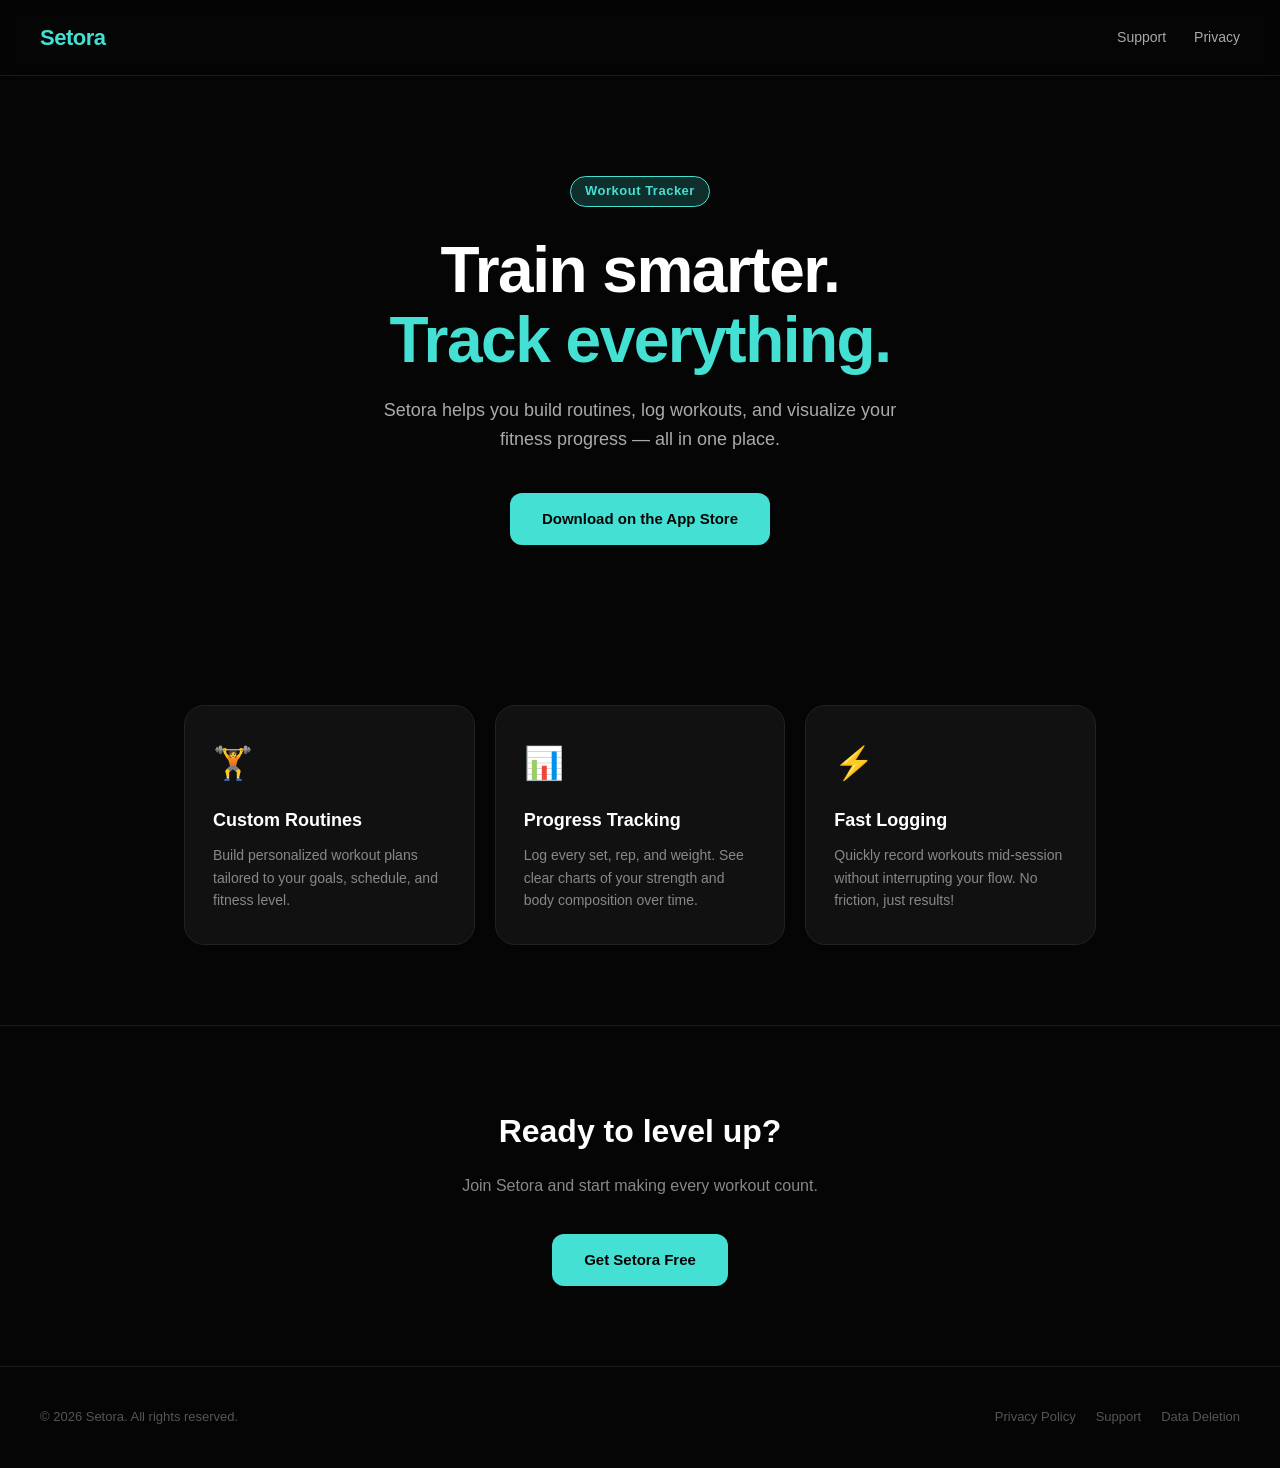
==== index.html @ 49a9c8e2 "Test" ====
<!DOCTYPE html>
<html lang="en">
<head>
  <meta charset="UTF-8" />
  <meta name="viewport" content="width=device-width, initial-scale=1.0" />
  <title>Setora – Workout Tracker</title>
  <style>
    *, *::before, *::after { box-sizing: border-box; }

    body {
      margin: 0;
      font-family: Arial, sans-serif;
      background: #050505;
      color: #ffffff;
      line-height: 1.6;
    }

    a {
      color: #43E0D3;
      text-decoration: none;
    }
    a:hover { text-decoration: underline; }

    /* ── Nav ── */
    nav {
      display: flex;
      align-items: center;
      justify-content: space-between;
      padding: 20px 40px;
      border-bottom: 1px solid #1a1a1a;
      position: sticky;
      top: 0;
      background: #050505cc;
      backdrop-filter: blur(8px);
      z-index: 10;
    }

    .nav-logo {
      font-size: 22px;
      font-weight: 700;
      color: #43E0D3;
      letter-spacing: -0.5px;
    }

    .nav-links {
      display: flex;
      gap: 28px;
      font-size: 14px;
      color: #aaa;
    }

    .nav-links a { color: #aaa; }
    .nav-links a:hover { color: #fff; text-decoration: none; }

    /* ── Hero ── */
    .hero {
      text-align: center;
      padding: 100px 24px 80px;
      max-width: 760px;
      margin: 0 auto;
    }

    .hero-badge {
      display: inline-block;
      background: #0f2e2c;
      border: 1px solid #43E0D3;
      color: #43E0D3;
      font-size: 13px;
      font-weight: 600;
      padding: 4px 14px;
      border-radius: 999px;
      margin-bottom: 28px;
      letter-spacing: 0.5px;
    }

    .hero h1 {
      font-size: clamp(36px, 7vw, 64px);
      font-weight: 700;
      margin: 0 0 20px;
      line-height: 1.1;
      letter-spacing: -1.5px;
    }

    .hero h1 span { color: #43E0D3; }

    .hero p {
      font-size: 18px;
      color: #aaa;
      max-width: 520px;
      margin: 0 auto 40px;
    }

    .btn-primary {
      display: inline-block;
      background: #43E0D3;
      color: #050505;
      font-size: 15px;
      font-weight: 700;
      padding: 14px 32px;
      border-radius: 12px;
      transition: opacity 0.15s;
    }
    .btn-primary:hover { opacity: 0.85; text-decoration: none; }

    /* ── Features ── */
    .features {
      max-width: 960px;
      margin: 0 auto;
      padding: 80px 24px;
      display: grid;
      grid-template-columns: repeat(auto-fit, minmax(260px, 1fr));
      gap: 20px;
    }

    .feature-card {
      background: #111;
      border: 1px solid #222;
      border-radius: 20px;
      padding: 32px 28px;
    }

    .feature-icon {
      font-size: 32px;
      margin-bottom: 16px;
    }

    .feature-card h3 {
      font-size: 18px;
      font-weight: 700;
      margin: 0 0 10px;
    }

    .feature-card p {
      font-size: 14px;
      color: #888;
      margin: 0;
    }

    /* ── CTA strip ── */
    .cta {
      text-align: center;
      padding: 80px 24px;
      border-top: 1px solid #1a1a1a;
    }

    .cta h2 {
      font-size: 32px;
      font-weight: 700;
      margin: 0 0 16px;
    }

    .cta p {
      color: #888;
      margin: 0 0 36px;
    }

    /* ── Footer ── */
    footer {
      padding: 40px 40px;
      border-top: 1px solid #1a1a1a;
      display: flex;
      align-items: center;
      justify-content: space-between;
      flex-wrap: wrap;
      gap: 16px;
      font-size: 13px;
      color: #555;
    }

    .footer-links {
      display: flex;
      gap: 20px;
    }
    .footer-links a { color: #555; }
    .footer-links a:hover { color: #fff; text-decoration: none; }
  </style>
</head>
<body>

  <nav>
    <div class="nav-logo">Setora</div>
    <div class="nav-links">
      <a href="support.html">Support</a>
      <a href="privacy.html">Privacy</a>
    </div>
  </nav>

  <section class="hero">
    <div class="hero-badge">Workout Tracker</div>
    <h1>Train smarter.<br /><span>Track everything.</span></h1>
    <p>Setora helps you build routines, log workouts, and visualize your fitness progress — all in one place.</p>
    <a href="#" class="btn-primary">Download on the App Store</a>
  </section>

  <section class="features">
    <div class="feature-card">
      <div class="feature-icon">🏋️</div>
      <h3>Custom Routines</h3>
      <p>Build personalized workout plans tailored to your goals, schedule, and fitness level.</p>
    </div>
    <div class="feature-card">
      <div class="feature-icon">📊</div>
      <h3>Progress Tracking</h3>
      <p>Log every set, rep, and weight. See clear charts of your strength and body composition over time.</p>
    </div>
    <div class="feature-card">
      <div class="feature-icon">⚡</div>
      <h3>Fast Logging</h3>
      <p>Quickly record workouts mid-session without interrupting your flow. No friction, just results!</p>
    </div>
  </section>

  <section class="cta">
    <h2>Ready to level up?</h2>
    <p>Join Setora and start making every workout count.</p>
    <a href="#" class="btn-primary">Get Setora Free</a>
  </section>

  <footer>
    <span>&copy; 2026 Setora. All rights reserved.</span>
    <div class="footer-links">
      <a href="privacy.html">Privacy Policy</a>
      <a href="support.html">Support</a>
      <a href="deletion-instructions.html">Data Deletion</a>
    </div>
  </footer>

</body>
</html>
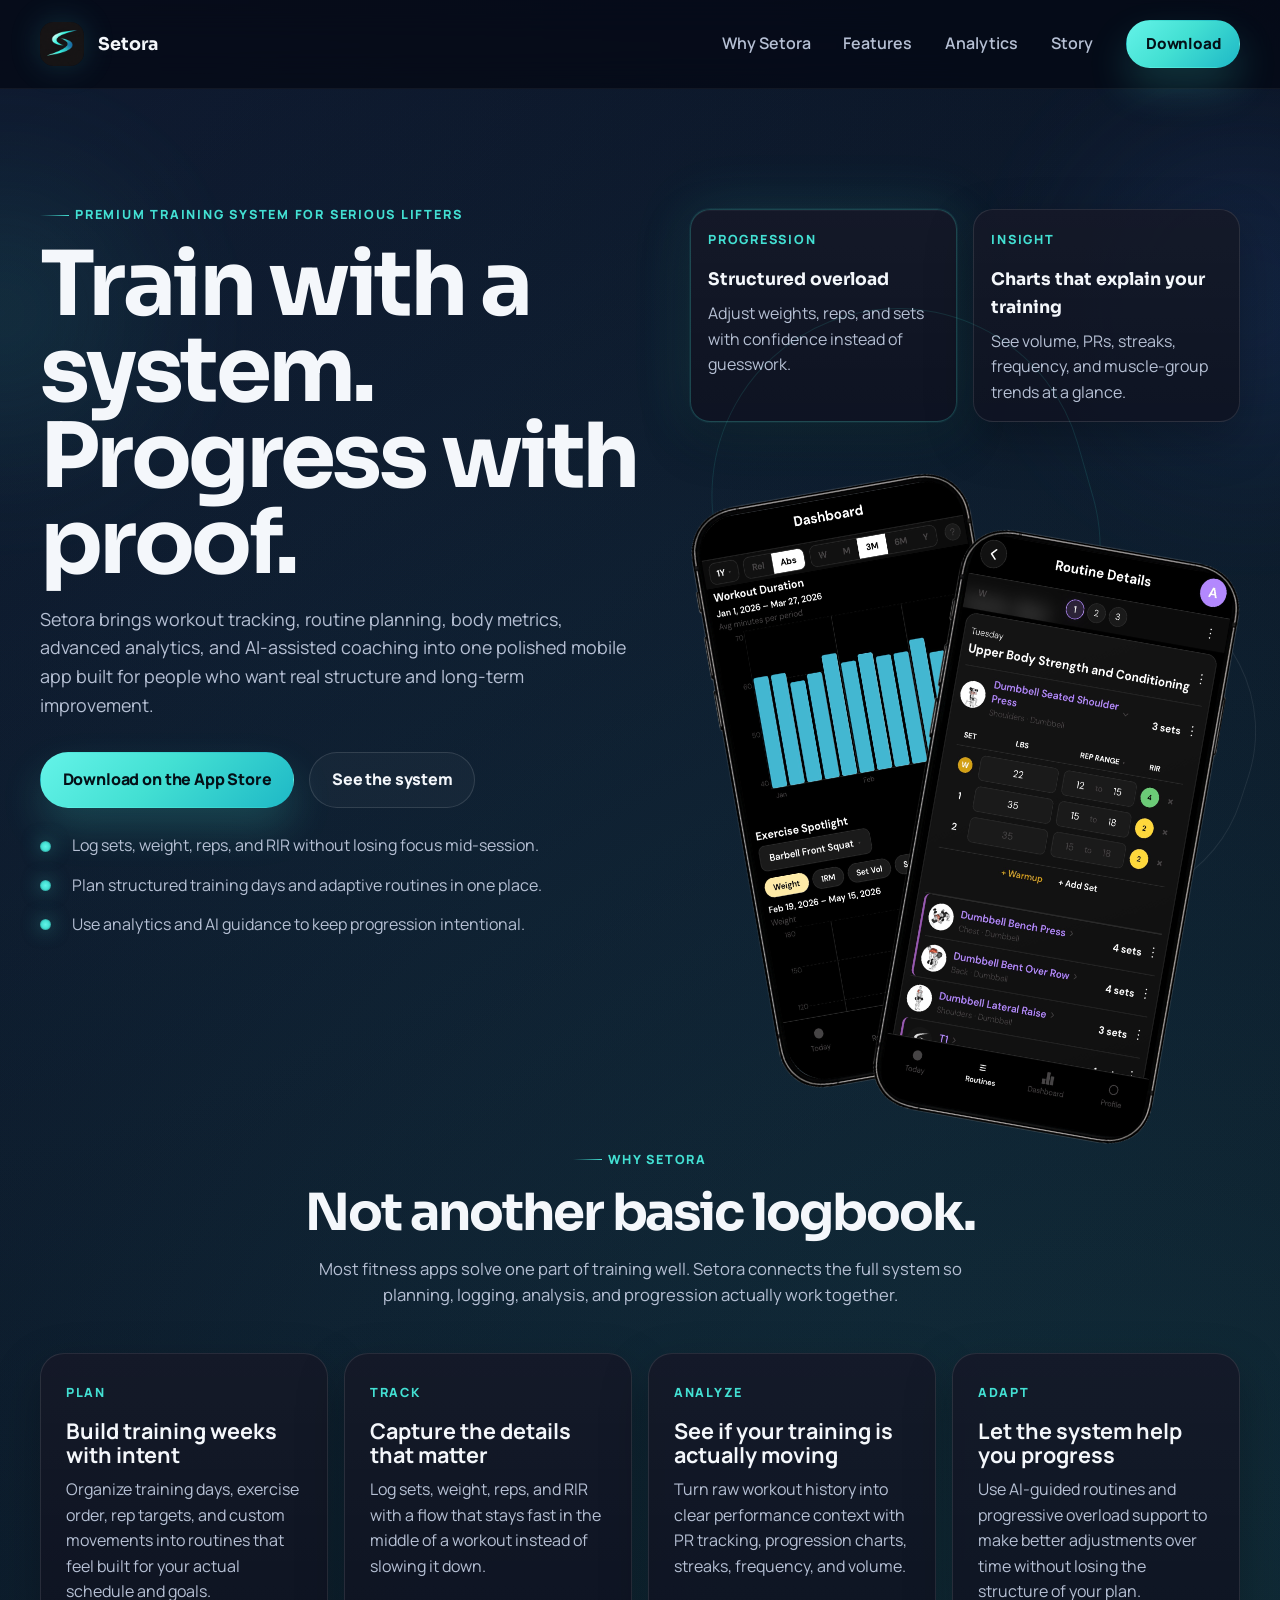
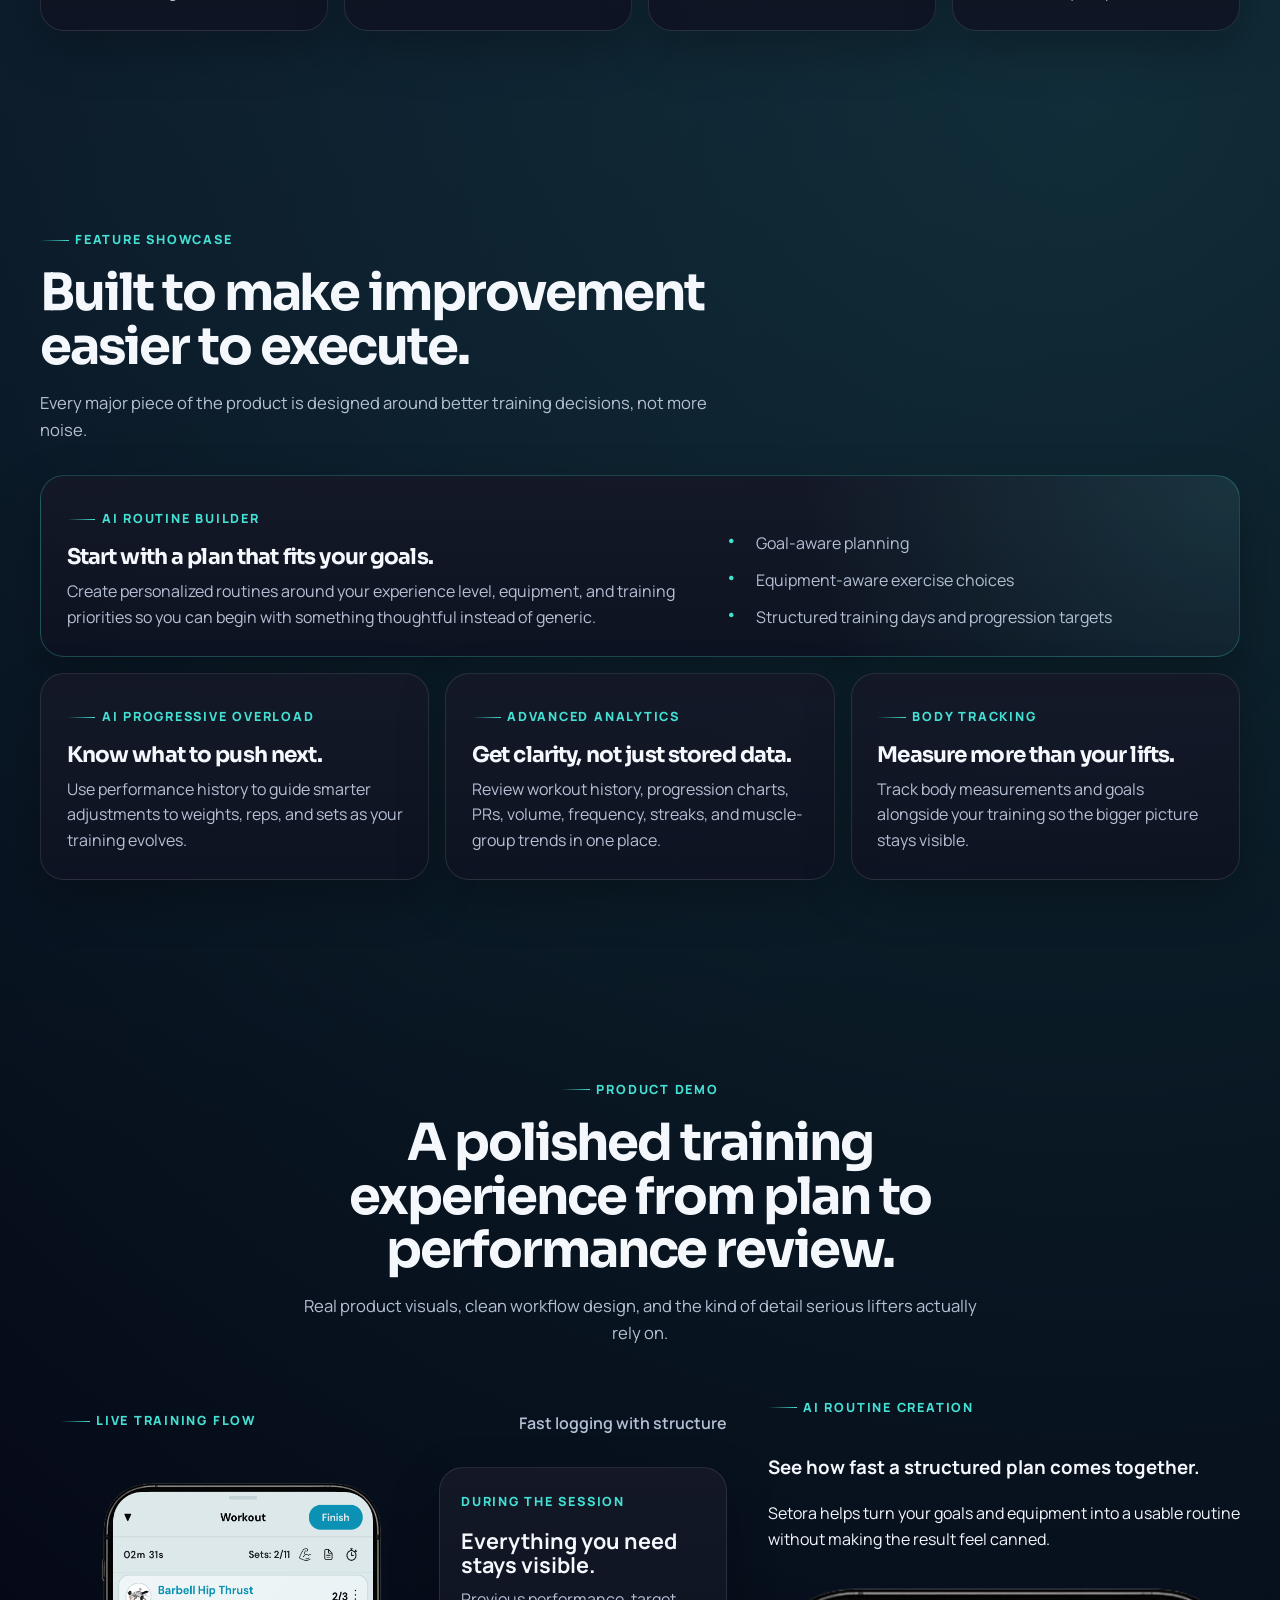
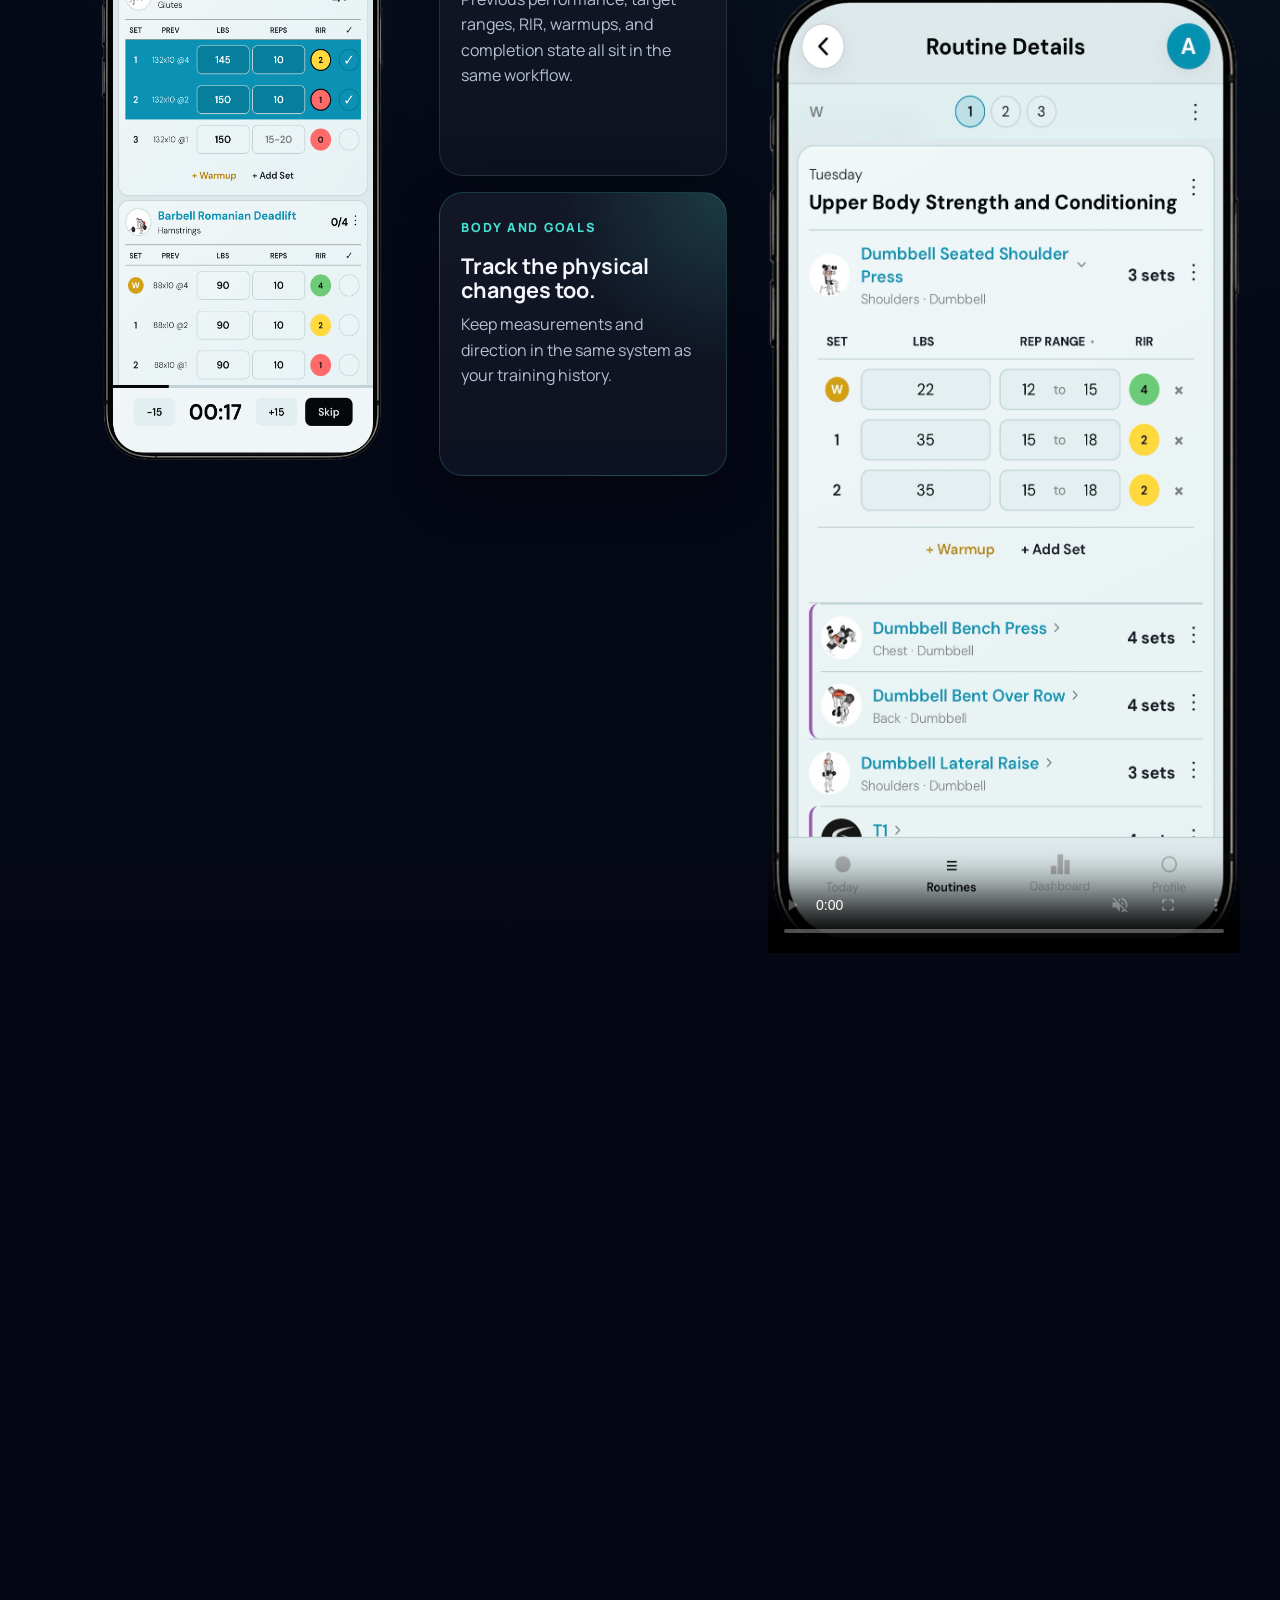
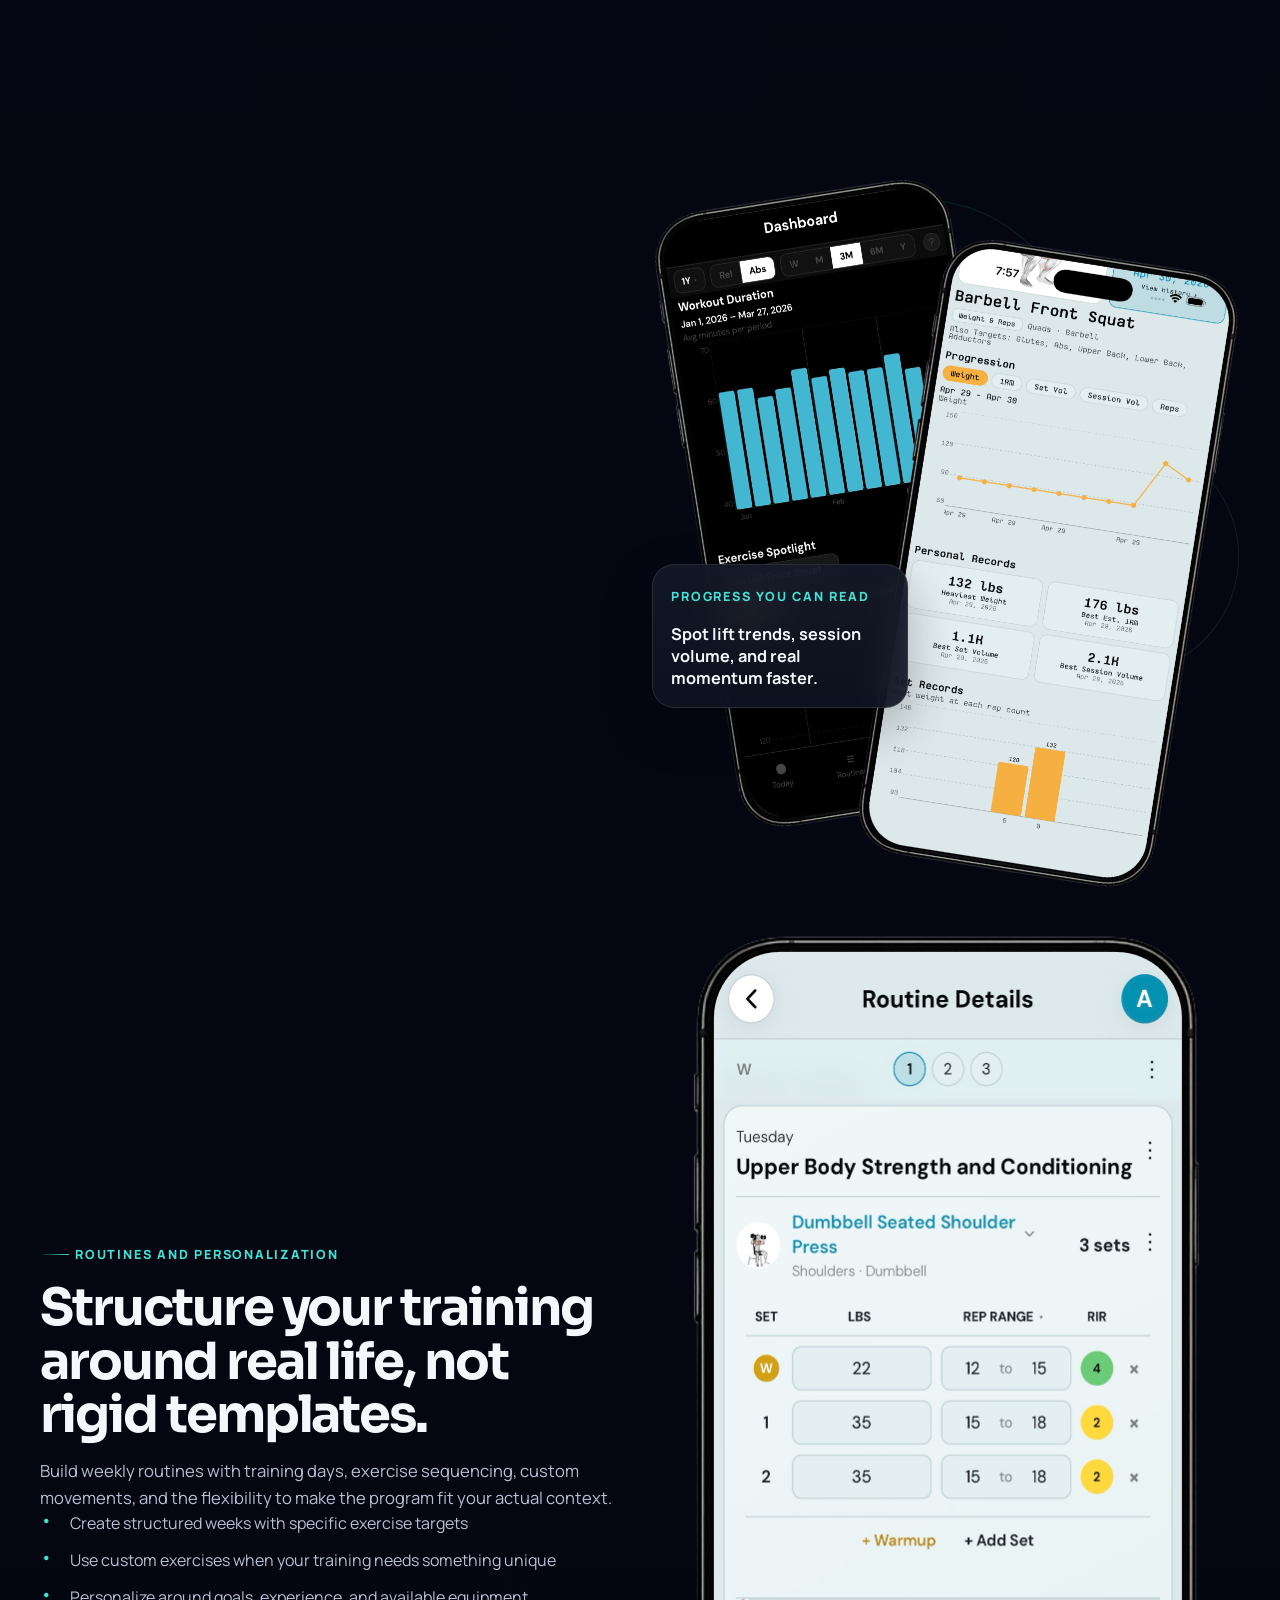
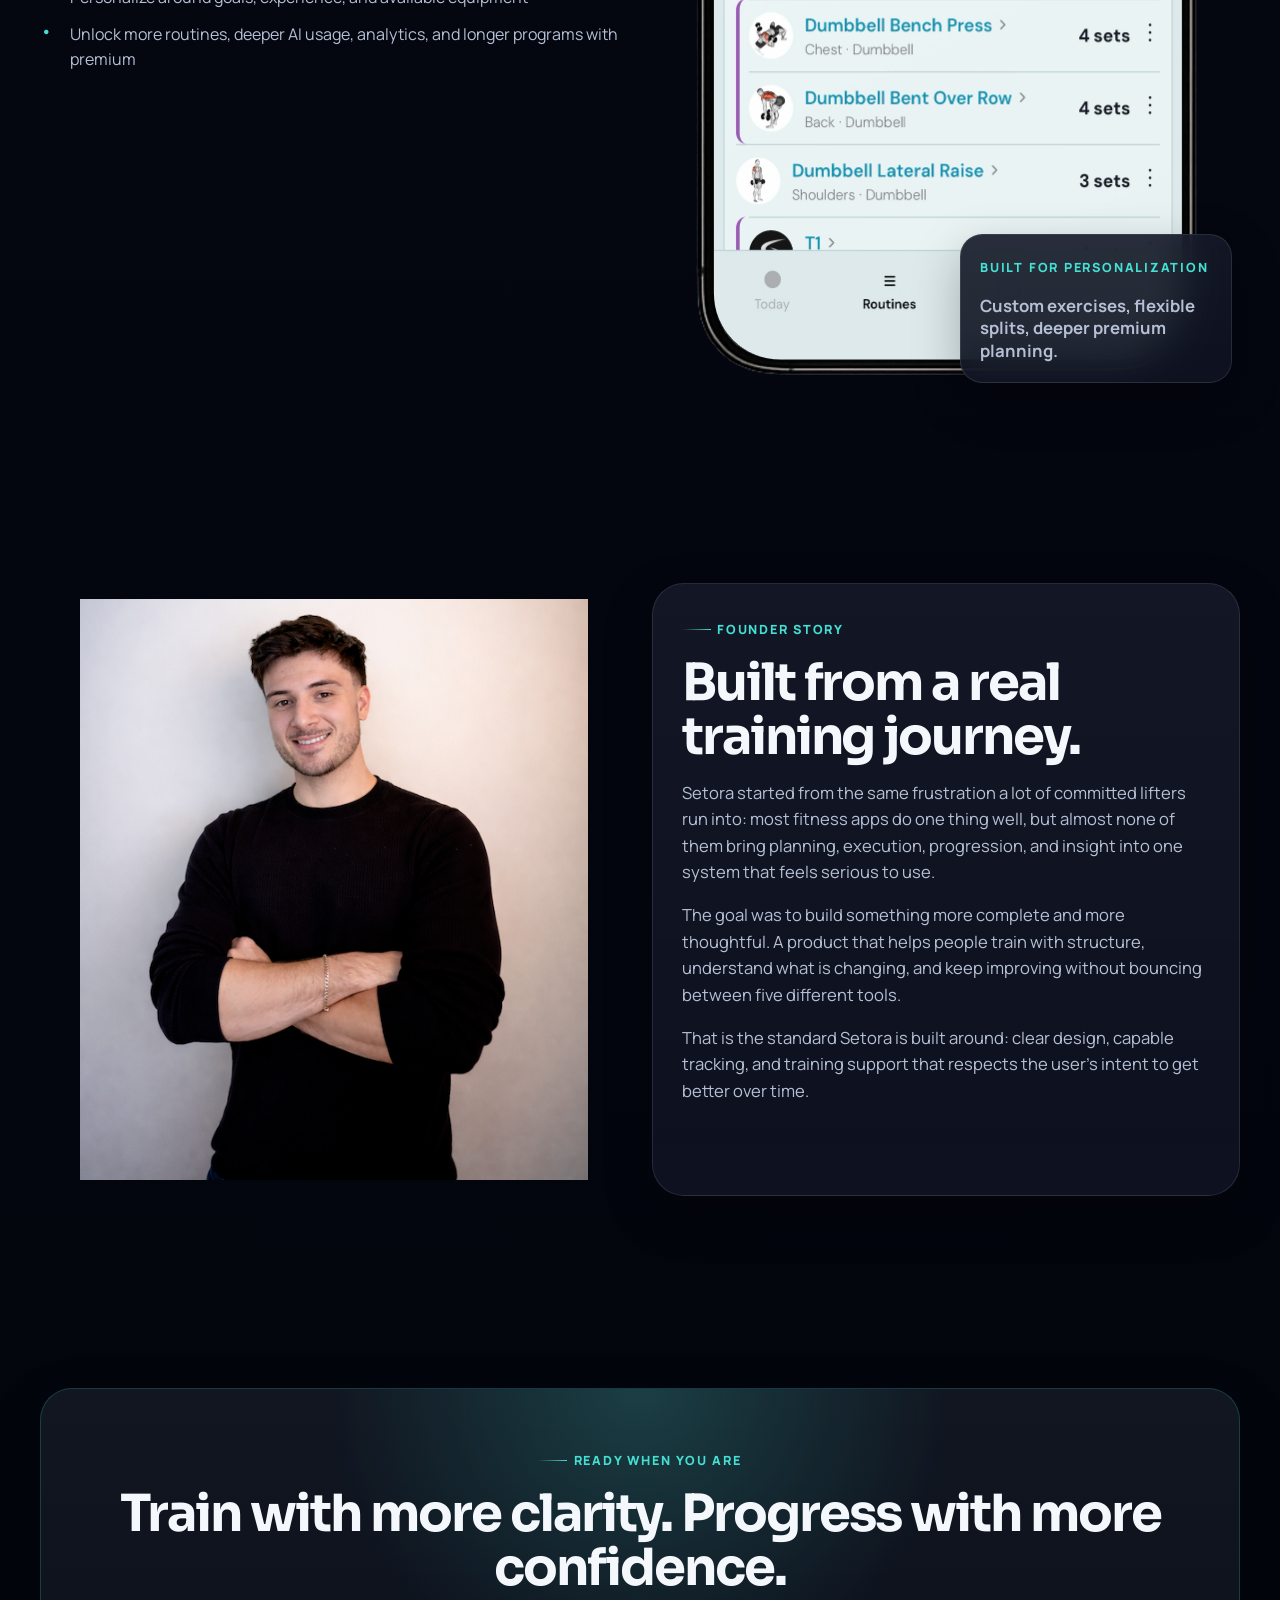
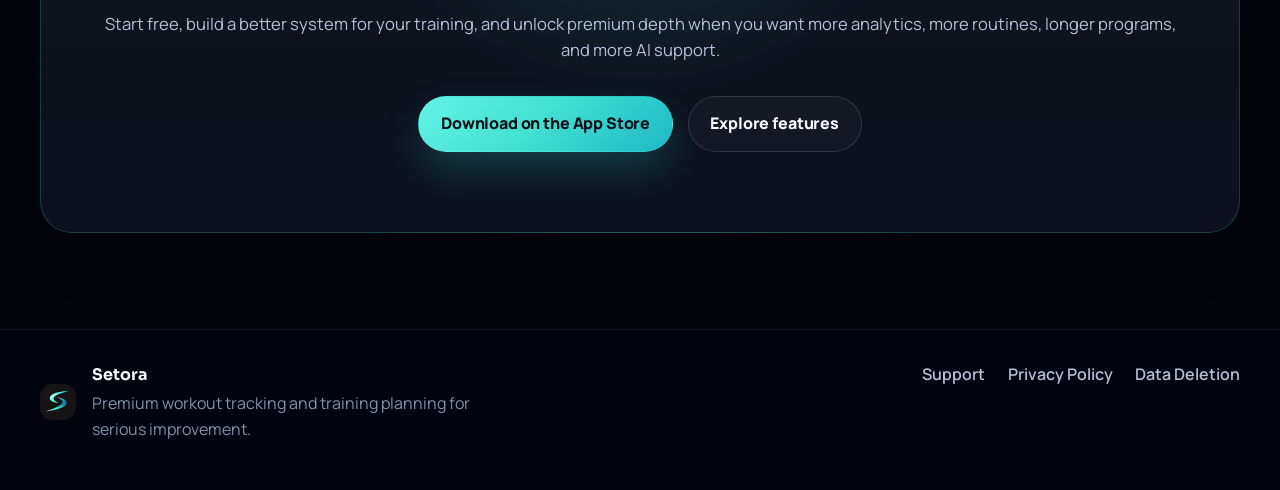
==== commit e5cb0264: "New website!" ====
--- a/index.html
+++ b/index.html
@@ -3,227 +3,526 @@
 <head>
   <meta charset="UTF-8" />
   <meta name="viewport" content="width=device-width, initial-scale=1.0" />
-  <title>Setora – Workout Tracker</title>
-  <style>
-    *, *::before, *::after { box-sizing: border-box; }
-
-    body {
-      margin: 0;
-      font-family: Arial, sans-serif;
-      background: #050505;
-      color: #ffffff;
-      line-height: 1.6;
-    }
-
-    a {
-      color: #43E0D3;
-      text-decoration: none;
-    }
-    a:hover { text-decoration: underline; }
-
-    /* ── Nav ── */
-    nav {
-      display: flex;
-      align-items: center;
-      justify-content: space-between;
-      padding: 20px 40px;
-      border-bottom: 1px solid #1a1a1a;
-      position: sticky;
-      top: 0;
-      background: #050505cc;
-      backdrop-filter: blur(8px);
-      z-index: 10;
-    }
-
-    .nav-logo {
-      font-size: 22px;
-      font-weight: 700;
-      color: #43E0D3;
-      letter-spacing: -0.5px;
-    }
-
-    .nav-links {
-      display: flex;
-      gap: 28px;
-      font-size: 14px;
-      color: #aaa;
-    }
-
-    .nav-links a { color: #aaa; }
-    .nav-links a:hover { color: #fff; text-decoration: none; }
-
-    /* ── Hero ── */
-    .hero {
-      text-align: center;
-      padding: 100px 24px 80px;
-      max-width: 760px;
-      margin: 0 auto;
-    }
-
-    .hero-badge {
-      display: inline-block;
-      background: #0f2e2c;
-      border: 1px solid #43E0D3;
-      color: #43E0D3;
-      font-size: 13px;
-      font-weight: 600;
-      padding: 4px 14px;
-      border-radius: 999px;
-      margin-bottom: 28px;
-      letter-spacing: 0.5px;
-    }
-
-    .hero h1 {
-      font-size: clamp(36px, 7vw, 64px);
-      font-weight: 700;
-      margin: 0 0 20px;
-      line-height: 1.1;
-      letter-spacing: -1.5px;
-    }
-
-    .hero h1 span { color: #43E0D3; }
-
-    .hero p {
-      font-size: 18px;
-      color: #aaa;
-      max-width: 520px;
-      margin: 0 auto 40px;
-    }
-
-    .btn-primary {
-      display: inline-block;
-      background: #43E0D3;
-      color: #050505;
-      font-size: 15px;
-      font-weight: 700;
-      padding: 14px 32px;
-      border-radius: 12px;
-      transition: opacity 0.15s;
-    }
-    .btn-primary:hover { opacity: 0.85; text-decoration: none; }
-
-    /* ── Features ── */
-    .features {
-      max-width: 960px;
-      margin: 0 auto;
-      padding: 80px 24px;
-      display: grid;
-      grid-template-columns: repeat(auto-fit, minmax(260px, 1fr));
-      gap: 20px;
-    }
-
-    .feature-card {
-      background: #111;
-      border: 1px solid #222;
-      border-radius: 20px;
-      padding: 32px 28px;
-    }
-
-    .feature-icon {
-      font-size: 32px;
-      margin-bottom: 16px;
-    }
-
-    .feature-card h3 {
-      font-size: 18px;
-      font-weight: 700;
-      margin: 0 0 10px;
-    }
-
-    .feature-card p {
-      font-size: 14px;
-      color: #888;
-      margin: 0;
-    }
-
-    /* ── CTA strip ── */
-    .cta {
-      text-align: center;
-      padding: 80px 24px;
-      border-top: 1px solid #1a1a1a;
-    }
-
-    .cta h2 {
-      font-size: 32px;
-      font-weight: 700;
-      margin: 0 0 16px;
-    }
-
-    .cta p {
-      color: #888;
-      margin: 0 0 36px;
-    }
-
-    /* ── Footer ── */
-    footer {
-      padding: 40px 40px;
-      border-top: 1px solid #1a1a1a;
-      display: flex;
-      align-items: center;
-      justify-content: space-between;
-      flex-wrap: wrap;
-      gap: 16px;
-      font-size: 13px;
-      color: #555;
-    }
-
-    .footer-links {
-      display: flex;
-      gap: 20px;
-    }
-    .footer-links a { color: #555; }
-    .footer-links a:hover { color: #fff; text-decoration: none; }
-  </style>
+  <title>Setora | Train with a system. Progress with proof.</title>
+  <meta
+    name="description"
+    content="Setora is the premium workout tracking and training-planning app for lifters who want structure, progression, analytics, and AI guidance in one polished system."
+  />
+  <meta name="theme-color" content="#050816" />
+  <link rel="preconnect" href="https://fonts.googleapis.com" />
+  <link rel="preconnect" href="https://fonts.gstatic.com" crossorigin />
+  <link
+    href="https://fonts.googleapis.com/css2?family=Manrope:wght@400;500;600;700;800&amp;family=Sora:wght@500;600;700;800&amp;display=swap"
+    rel="stylesheet"
+  />
+  <link rel="stylesheet" href="styles.css" />
 </head>
 <body>
-
-  <nav>
-    <div class="nav-logo">Setora</div>
-    <div class="nav-links">
-      <a href="support.html">Support</a>
-      <a href="privacy.html">Privacy</a>
-    </div>
-  </nav>
-
-  <section class="hero">
-    <div class="hero-badge">Workout Tracker</div>
-    <h1>Train smarter.<br /><span>Track everything.</span></h1>
-    <p>Setora helps you build routines, log workouts, and visualize your fitness progress — all in one place.</p>
-    <a href="#" class="btn-primary">Download on the App Store</a>
-  </section>
-
-  <section class="features">
-    <div class="feature-card">
-      <div class="feature-icon">🏋️</div>
-      <h3>Custom Routines</h3>
-      <p>Build personalized workout plans tailored to your goals, schedule, and fitness level.</p>
-    </div>
-    <div class="feature-card">
-      <div class="feature-icon">📊</div>
-      <h3>Progress Tracking</h3>
-      <p>Log every set, rep, and weight. See clear charts of your strength and body composition over time.</p>
-    </div>
-    <div class="feature-card">
-      <div class="feature-icon">⚡</div>
-      <h3>Fast Logging</h3>
-      <p>Quickly record workouts mid-session without interrupting your flow. No friction, just results!</p>
-    </div>
-  </section>
-
-  <section class="cta">
-    <h2>Ready to level up?</h2>
-    <p>Join Setora and start making every workout count.</p>
-    <a href="#" class="btn-primary">Get Setora Free</a>
-  </section>
-
-  <footer>
-    <span>&copy; 2026 Setora. All rights reserved.</span>
-    <div class="footer-links">
-      <a href="privacy.html">Privacy Policy</a>
-      <a href="support.html">Support</a>
-      <a href="deletion-instructions.html">Data Deletion</a>
-    </div>
-  </footer>
-
+  <div class="site-shell">
+    <header class="site-header">
+      <nav class="nav container" aria-label="Primary">
+        <a class="brand" href="#top" aria-label="Setora home">
+          <img
+            src="assets/Setora.png"
+            alt="Setora logo"
+            width="44"
+            height="44"
+          />
+          <span>Setora</span>
+        </a>
+
+        <button
+          class="nav-toggle"
+          type="button"
+          aria-expanded="false"
+          aria-controls="nav-menu"
+          aria-label="Toggle navigation"
+        >
+          <span></span>
+          <span></span>
+        </button>
+
+        <div class="nav-menu" id="nav-menu">
+          <div class="nav-links">
+            <a href="#why">Why Setora</a>
+            <a href="#features">Features</a>
+            <a href="#analytics">Analytics</a>
+            <a href="#founder">Story</a>
+          </div>
+          <a
+            class="button button-small button-primary nav-cta"
+            href="https://apps.apple.com/ca/app/setora-workout-tracker/id6762304680"
+            target="_blank"
+            rel="noreferrer"
+          >
+            Download
+          </a>
+        </div>
+      </nav>
+    </header>
+
+    <main id="top">
+      <section class="hero section">
+        <div class="hero-bg hero-bg-left"></div>
+        <div class="hero-bg hero-bg-right"></div>
+        <div class="container hero-grid">
+          <div class="hero-copy reveal">
+            <div class="eyebrow">Premium training system for serious lifters</div>
+            <h1>Train with a system. Progress with proof.</h1>
+            <p class="hero-text">
+              Setora brings workout tracking, routine planning, body metrics,
+              advanced analytics, and AI-assisted coaching into one polished
+              mobile app built for people who want real structure and long-term
+              improvement.
+            </p>
+            <div class="hero-actions">
+              <a
+                class="button button-primary"
+                href="https://apps.apple.com/ca/app/setora-workout-tracker/id6762304680"
+                target="_blank"
+                rel="noreferrer"
+              >
+                Download on the App Store
+              </a>
+              <a class="button button-secondary" href="#demo">
+                See the system
+              </a>
+            </div>
+            <ul class="hero-points" aria-label="Setora value highlights">
+              <li>Log sets, weight, reps, and RIR without losing focus mid-session.</li>
+              <li>Plan structured training days and adaptive routines in one place.</li>
+              <li>Use analytics and AI guidance to keep progression intentional.</li>
+            </ul>
+          </div>
+
+          <div class="hero-visual reveal reveal-delay">
+            <div class="hero-orbit hero-orbit-one"></div>
+            <div class="hero-orbit hero-orbit-two"></div>
+            <div class="hero-metrics">
+              <div class="metric-card metric-glow">
+                <span class="metric-label">Progression</span>
+                <strong>Structured overload</strong>
+                <p>Adjust weights, reps, and sets with confidence instead of guesswork.</p>
+              </div>
+              <div class="metric-card">
+                <span class="metric-label">Insight</span>
+                <strong>Charts that explain your training</strong>
+                <p>See volume, PRs, streaks, frequency, and muscle-group trends at a glance.</p>
+              </div>
+            </div>
+
+            <div class="device-stack" aria-hidden="true">
+              <figure class="device-frame frame-back">
+                <img
+                  src="assets/Dashboard%20Dark.png"
+                  alt=""
+                  width="1017"
+                  height="2080"
+                  fetchpriority="high"
+                />
+              </figure>
+              <figure class="device-frame frame-front">
+                <img
+                  src="assets/Routine%20Details.png"
+                  alt=""
+                  width="1017"
+                  height="2080"
+                  fetchpriority="high"
+                />
+              </figure>
+            </div>
+          </div>
+        </div>
+      </section>
+
+      <section class="section value-band" id="why">
+        <div class="container">
+          <div class="section-heading centered reveal">
+            <div class="eyebrow">Why Setora</div>
+            <h2>Not another basic logbook.</h2>
+            <p>
+              Most fitness apps solve one part of training well. Setora connects
+              the full system so planning, logging, analysis, and progression
+              actually work together.
+            </p>
+          </div>
+
+          <div class="pillar-grid">
+            <article class="pillar reveal">
+              <span class="pillar-kicker">Plan</span>
+              <h3>Build training weeks with intent</h3>
+              <p>
+                Organize training days, exercise order, rep targets, and
+                custom movements into routines that feel built for your actual
+                schedule and goals.
+              </p>
+            </article>
+            <article class="pillar reveal">
+              <span class="pillar-kicker">Track</span>
+              <h3>Capture the details that matter</h3>
+              <p>
+                Log sets, weight, reps, and RIR with a flow that stays fast in
+                the middle of a workout instead of slowing it down.
+              </p>
+            </article>
+            <article class="pillar reveal">
+              <span class="pillar-kicker">Analyze</span>
+              <h3>See if your training is actually moving</h3>
+              <p>
+                Turn raw workout history into clear performance context with PR
+                tracking, progression charts, streaks, frequency, and volume.
+              </p>
+            </article>
+            <article class="pillar reveal">
+              <span class="pillar-kicker">Adapt</span>
+              <h3>Let the system help you progress</h3>
+              <p>
+                Use AI-guided routines and progressive overload support to make
+                better adjustments over time without losing the structure of
+                your plan.
+              </p>
+            </article>
+          </div>
+        </div>
+      </section>
+
+      <section class="section feature-showcase" id="features">
+        <div class="container">
+          <div class="section-heading reveal">
+            <div class="eyebrow">Feature showcase</div>
+            <h2>Built to make improvement easier to execute.</h2>
+            <p>
+              Every major piece of the product is designed around better
+              training decisions, not more noise.
+            </p>
+          </div>
+
+          <div class="feature-grid">
+            <article class="feature-card feature-card-large reveal">
+              <div class="feature-copy">
+                <span class="feature-label">AI Routine Builder</span>
+                <h3>Start with a plan that fits your goals.</h3>
+                <p>
+                  Create personalized routines around your experience level,
+                  equipment, and training priorities so you can begin with
+                  something thoughtful instead of generic.
+                </p>
+              </div>
+              <ul class="feature-list">
+                <li>Goal-aware planning</li>
+                <li>Equipment-aware exercise choices</li>
+                <li>Structured training days and progression targets</li>
+              </ul>
+            </article>
+
+            <article class="feature-card reveal">
+              <span class="feature-label">AI Progressive Overload</span>
+              <h3>Know what to push next.</h3>
+              <p>
+                Use performance history to guide smarter adjustments to weights,
+                reps, and sets as your training evolves.
+              </p>
+            </article>
+
+            <article class="feature-card reveal">
+              <span class="feature-label">Advanced analytics</span>
+              <h3>Get clarity, not just stored data.</h3>
+              <p>
+                Review workout history, progression charts, PRs, volume,
+                frequency, streaks, and muscle-group trends in one place.
+              </p>
+            </article>
+
+            <article class="feature-card reveal">
+              <span class="feature-label">Body tracking</span>
+              <h3>Measure more than your lifts.</h3>
+              <p>
+                Track body measurements and goals alongside your training so the
+                bigger picture stays visible.
+              </p>
+            </article>
+          </div>
+        </div>
+      </section>
+
+      <section class="section demo-section" id="demo">
+        <div class="container">
+          <div class="section-heading centered reveal">
+            <div class="eyebrow">Product demo</div>
+            <h2>A polished training experience from plan to performance review.</h2>
+            <p>
+              Real product visuals, clean workflow design, and the kind of
+              detail serious lifters actually rely on.
+            </p>
+          </div>
+
+          <div class="demo-layout">
+            <div class="demo-overview reveal">
+              <div class="demo-panel">
+                <div class="demo-panel-top">
+                  <span class="panel-tag">Live training flow</span>
+                  <span class="panel-note">Fast logging with structure</span>
+                </div>
+                <div class="demo-screen-grid">
+                  <figure class="device-frame tall">
+                    <img
+                      src="assets/Workout.png"
+                      alt="Setora workout logging screen showing sets, weight, reps, and RIR"
+                      width="1017"
+                      height="2080"
+                    />
+                  </figure>
+                  <div class="demo-side-stack">
+                    <article class="ui-card">
+                      <span class="ui-label">During the session</span>
+                      <h3>Everything you need stays visible.</h3>
+                      <p>
+                        Previous performance, target ranges, RIR, warmups, and
+                        completion state all sit in the same workflow.
+                      </p>
+                    </article>
+                    <article class="ui-card ui-card-accent">
+                      <span class="ui-label">Body and goals</span>
+                      <h3>Track the physical changes too.</h3>
+                      <p>
+                        Keep measurements and direction in the same system as
+                        your training history.
+                      </p>
+                    </article>
+                  </div>
+                </div>
+              </div>
+            </div>
+
+            <div class="video-panel reveal reveal-delay">
+              <div class="video-shell">
+                <div class="video-copy">
+                  <span class="feature-label">AI routine creation</span>
+                  <h3>See how fast a structured plan comes together.</h3>
+                  <p>
+                    Setora helps turn your goals and equipment into a usable
+                    routine without making the result feel canned.
+                  </p>
+                </div>
+                <video
+                  class="product-video"
+                  autoplay
+                  muted
+                  loop
+                  playsinline
+                  preload="none"
+                  poster="assets/Routine%20Details%202.png"
+                  data-video-src="assets/AI%20Routine%20Creation.mp4"
+                  aria-label="Demo video of Setora's AI routine creation flow"
+                ></video>
+              </div>
+            </div>
+          </div>
+        </div>
+      </section>
+
+      <section class="section how-section">
+        <div class="container">
+          <div class="section-heading reveal">
+            <div class="eyebrow">How it works</div>
+            <h2>Three steps to train with more clarity.</h2>
+          </div>
+
+          <div class="steps-grid">
+            <article class="step-card reveal">
+              <span class="step-number">01</span>
+              <h3>Build the plan</h3>
+              <p>
+                Start with your own routine or use AI to generate a structure
+                that matches your goals, experience, and available equipment.
+              </p>
+            </article>
+            <article class="step-card reveal">
+              <span class="step-number">02</span>
+              <h3>Train with precision</h3>
+              <p>
+                Log every set with weight, reps, and RIR while staying in the
+                flow of the workout.
+              </p>
+            </article>
+            <article class="step-card reveal">
+              <span class="step-number">03</span>
+              <h3>Review and progress</h3>
+              <p>
+                Use history, analytics, and overload guidance to decide what
+                needs to change next and keep moving forward.
+              </p>
+            </article>
+          </div>
+        </div>
+      </section>
+
+      <section class="section deep-dive" id="analytics">
+        <div class="container deep-dive-grid">
+          <div class="deep-copy reveal">
+            <div class="eyebrow">Analytics and progression</div>
+            <h2>Know whether your training is working.</h2>
+            <p>
+              Setora turns your history into practical insight: personal
+              records, training volume, session frequency, workout streaks, and
+              muscle-group trends that help you adjust with intent.
+            </p>
+            <ul class="check-list">
+              <li>Progression charts that show more than a single PR</li>
+              <li>Exercise-level history across weight, reps, and volume</li>
+              <li>Training frequency and consistency patterns worth acting on</li>
+              <li>Premium depth for users who want more analysis and longer programs</li>
+            </ul>
+          </div>
+
+          <div class="deep-visual analytics-visual reveal reveal-delay">
+            <div class="hero-orbit analytics-orbit-one"></div>
+            <div class="hero-orbit analytics-orbit-two"></div>
+            <div class="analytics-stack">
+              <figure class="device-frame analytics-phone analytics-phone-back">
+                <img
+                  src="assets/Dashboard%20Dark.png"
+                  alt="Setora dashboard showing advanced workout analytics and charts"
+                  width="1017"
+                  height="2080"
+                  loading="lazy"
+                />
+              </figure>
+              <figure class="device-frame analytics-phone analytics-phone-front">
+                <img
+                  class="analytics-full-image"
+                  src="assets/Exercise%20Details%202.png"
+                  alt="Setora exercise detail screen showing progression charts and personal records"
+                  width="941"
+                  height="2027"
+                  loading="lazy"
+                />
+              </figure>
+            </div>
+            <article class="analytics-note">
+              <span class="ui-label">Progress you can read</span>
+              <strong>Spot lift trends, session volume, and real momentum faster.</strong>
+            </article>
+          </div>
+        </div>
+      </section>
+
+      <section class="section routines-section">
+        <div class="container deep-dive-grid reverse">
+          <div class="deep-visual reveal">
+            <div class="visual-card visual-card-wide">
+              <figure class="device-frame compact">
+                <img
+                  src="assets/Routine%20Details%202.png"
+                  alt="Setora routine details screen showing a structured training day"
+                  width="1017"
+                  height="2080"
+                  loading="lazy"
+                />
+              </figure>
+            </div>
+            <article class="floating-insight">
+              <span class="ui-label">Built for personalization</span>
+              <strong>Custom exercises, flexible splits, deeper premium planning.</strong>
+            </article>
+          </div>
+
+          <div class="deep-copy reveal reveal-delay">
+            <div class="eyebrow">Routines and personalization</div>
+            <h2>Structure your training around real life, not rigid templates.</h2>
+            <p>
+              Build weekly routines with training days, exercise sequencing,
+              custom movements, and the flexibility to make the program fit your
+              actual context.
+            </p>
+            <ul class="check-list">
+              <li>Create structured weeks with specific exercise targets</li>
+              <li>Use custom exercises when your training needs something unique</li>
+              <li>Personalize around goals, experience, and available equipment</li>
+              <li>Unlock more routines, deeper AI usage, analytics, and longer programs with premium</li>
+            </ul>
+          </div>
+        </div>
+      </section>
+
+      <section class="section founder-section" id="founder">
+        <div class="container founder-grid">
+          <figure class="founder-portrait reveal">
+            <img
+              src="assets/headshot-cropped.png"
+              alt="Setora founder portrait"
+              width="567"
+              height="649"
+              loading="lazy"
+            />
+          </figure>
+
+          <div class="founder-copy reveal reveal-delay">
+            <div class="eyebrow">Founder story</div>
+            <h2>Built from a real training journey.</h2>
+            <p>
+              Setora started from the same frustration a lot of committed
+              lifters run into: most fitness apps do one thing well, but almost
+              none of them bring planning, execution, progression, and insight
+              into one system that feels serious to use.
+            </p>
+            <p>
+              The goal was to build something more complete and more thoughtful.
+              A product that helps people train with structure, understand what
+              is changing, and keep improving without bouncing between five
+              different tools.
+            </p>
+            <p>
+              That is the standard Setora is built around: clear design,
+              capable tracking, and training support that respects the user’s
+              intent to get better over time.
+            </p>
+          </div>
+        </div>
+      </section>
+
+      <section class="section final-cta" id="download">
+        <div class="container final-cta-inner reveal">
+          <div class="eyebrow">Ready when you are</div>
+          <h2>Train with more clarity. Progress with more confidence.</h2>
+          <p>
+            Start free, build a better system for your training, and unlock
+            premium depth when you want more analytics, more routines, longer
+            programs, and more AI support.
+          </p>
+          <div class="hero-actions centered-actions">
+            <a
+              class="button button-primary"
+              href="https://apps.apple.com/ca/app/setora-workout-tracker/id6762304680"
+              target="_blank"
+              rel="noreferrer"
+            >
+              Download on the App Store
+            </a>
+            <a class="button button-secondary" href="#features">Explore features</a>
+          </div>
+        </div>
+      </section>
+    </main>
+
+    <footer class="site-footer">
+      <div class="container footer-row">
+        <div class="footer-brand">
+          <img src="assets/Setora.png" alt="" width="36" height="36" />
+          <div>
+            <strong>Setora</strong>
+            <p>Premium workout tracking and training planning for serious improvement.</p>
+          </div>
+        </div>
+        <div class="footer-links">
+          <a href="support/">Support</a>
+          <a href="privacy/">Privacy Policy</a>
+          <a href="deletion-instructions/">Data Deletion</a>
+        </div>
+      </div>
+    </footer>
+  </div>
+
+  <script src="script.js"></script>
 </body>
 </html>
--- a/styles.css
+++ b/styles.css
@@ -0,0 +1,1108 @@
+:root {
+  --bg: #050816;
+  --bg-elevated: #0b1020;
+  --bg-surface: rgba(12, 18, 35, 0.88);
+  --bg-surface-strong: #10182d;
+  --bg-soft: rgba(255, 255, 255, 0.04);
+  --text: #f4f7fb;
+  --text-soft: #b6c0d4;
+  --text-muted: #8290a8;
+  --line: rgba(255, 255, 255, 0.1);
+  --line-strong: rgba(67, 224, 211, 0.24);
+  --accent: #43e0d3;
+  --accent-strong: #17c7b9;
+  --accent-glow: rgba(67, 224, 211, 0.24);
+  --shadow-xl: 0 30px 80px rgba(0, 0, 0, 0.45);
+  --shadow-card: 0 18px 48px rgba(0, 0, 0, 0.26);
+  --radius-xl: 32px;
+  --radius-lg: 24px;
+  --radius-md: 18px;
+  --radius-sm: 14px;
+  --container: 1200px;
+  --nav-height: 88px;
+}
+
+*,
+*::before,
+*::after {
+  box-sizing: border-box;
+}
+
+html {
+  scroll-behavior: smooth;
+}
+
+body {
+  margin: 0;
+  min-width: 320px;
+  font-family: "Manrope", sans-serif;
+  color: var(--text);
+  background:
+    radial-gradient(circle at top left, rgba(53, 97, 154, 0.22), transparent 32%),
+    radial-gradient(circle at 85% 20%, rgba(67, 224, 211, 0.16), transparent 28%),
+    linear-gradient(180deg, #040612 0%, #050816 38%, #03050c 100%);
+  line-height: 1.6;
+}
+
+img,
+video {
+  display: block;
+  max-width: 100%;
+}
+
+a {
+  color: inherit;
+  text-decoration: none;
+}
+
+button,
+a {
+  -webkit-tap-highlight-color: transparent;
+}
+
+button {
+  font: inherit;
+}
+
+:focus-visible {
+  outline: 2px solid var(--accent);
+  outline-offset: 3px;
+}
+
+.site-shell {
+  position: relative;
+  overflow: clip;
+}
+
+.container {
+  width: min(var(--container), calc(100% - 2rem));
+  margin: 0 auto;
+}
+
+.section {
+  position: relative;
+  padding: 5rem 0;
+}
+
+.section-heading {
+  max-width: 680px;
+  margin-bottom: 2.75rem;
+}
+
+.section-heading.centered {
+  margin-right: auto;
+  margin-left: auto;
+  text-align: center;
+}
+
+.section-heading h2,
+.hero h1,
+.feature-card h3,
+.step-card h3,
+.founder-copy h2,
+.final-cta h2,
+.deep-copy h2 {
+  font-family: "Sora", sans-serif;
+  letter-spacing: -0.04em;
+}
+
+.section-heading h2,
+.deep-copy h2,
+.founder-copy h2,
+.final-cta h2 {
+  margin: 0 0 1rem;
+  font-size: clamp(2rem, 4vw, 3.75rem);
+  line-height: 1.05;
+}
+
+.section-heading p,
+.deep-copy p,
+.founder-copy p,
+.final-cta p {
+  margin: 0;
+  color: var(--text-soft);
+  font-size: 1.04rem;
+}
+
+.eyebrow,
+.feature-label,
+.metric-label,
+.ui-label,
+.panel-tag,
+.pillar-kicker {
+  display: inline-flex;
+  align-items: center;
+  gap: 0.4rem;
+  margin-bottom: 1rem;
+  font-size: 0.79rem;
+  font-weight: 800;
+  letter-spacing: 0.14em;
+  text-transform: uppercase;
+  color: var(--accent);
+}
+
+.eyebrow::before,
+.feature-label::before,
+.panel-tag::before {
+  content: "";
+  width: 1.8rem;
+  height: 1px;
+  background: linear-gradient(90deg, transparent, var(--accent));
+}
+
+.site-header {
+  position: sticky;
+  top: 0;
+  z-index: 20;
+  backdrop-filter: blur(18px);
+  background: rgba(4, 8, 20, 0.76);
+  border-bottom: 1px solid rgba(255, 255, 255, 0.05);
+}
+
+.nav {
+  display: flex;
+  align-items: center;
+  justify-content: space-between;
+  gap: 1.25rem;
+  min-height: var(--nav-height);
+}
+
+.brand {
+  display: inline-flex;
+  align-items: center;
+  gap: 0.9rem;
+  font-family: "Sora", sans-serif;
+  font-size: 1.1rem;
+  font-weight: 700;
+}
+
+.brand img {
+  width: 2.75rem;
+  height: 2.75rem;
+  border-radius: 0.85rem;
+  box-shadow: 0 0 32px rgba(67, 224, 211, 0.18);
+}
+
+.nav-toggle {
+  display: inline-flex;
+  flex-direction: column;
+  justify-content: center;
+  gap: 0.3rem;
+  width: 3rem;
+  height: 3rem;
+  padding: 0;
+  border: 1px solid var(--line);
+  border-radius: 999px;
+  background: rgba(255, 255, 255, 0.03);
+  color: var(--text);
+}
+
+.nav-toggle span {
+  width: 1.05rem;
+  height: 2px;
+  margin: 0 auto;
+  background: currentColor;
+  border-radius: 999px;
+  transition: transform 180ms ease, opacity 180ms ease;
+}
+
+.nav-toggle[aria-expanded="true"] span:first-child {
+  transform: translateY(0.25rem) rotate(45deg);
+}
+
+.nav-toggle[aria-expanded="true"] span:last-child {
+  transform: translateY(-0.25rem) rotate(-45deg);
+}
+
+.nav-menu {
+  position: absolute;
+  top: calc(100% + 0.8rem);
+  right: 1rem;
+  left: 1rem;
+  display: none;
+  padding: 1rem;
+  border: 1px solid var(--line);
+  border-radius: 1.5rem;
+  background: rgba(8, 12, 26, 0.96);
+  box-shadow: var(--shadow-card);
+}
+
+.nav-menu.is-open {
+  display: grid;
+  gap: 1rem;
+}
+
+.nav-links {
+  display: grid;
+  gap: 0.15rem;
+}
+
+.nav-links a {
+  padding: 0.8rem 0.9rem;
+  border-radius: 0.9rem;
+  color: var(--text-soft);
+  font-weight: 600;
+  transition: color 180ms ease, background 180ms ease;
+}
+
+.nav-links a:hover,
+.nav-links a.is-active {
+  color: var(--text);
+  background: rgba(255, 255, 255, 0.05);
+}
+
+.button {
+  display: inline-flex;
+  align-items: center;
+  justify-content: center;
+  gap: 0.55rem;
+  min-height: 3.35rem;
+  padding: 0.9rem 1.35rem;
+  border-radius: 999px;
+  border: 1px solid transparent;
+  font-weight: 800;
+  letter-spacing: -0.01em;
+  transition:
+    transform 180ms ease,
+    background 180ms ease,
+    border-color 180ms ease,
+    box-shadow 180ms ease,
+    color 180ms ease;
+}
+
+.button:hover {
+  transform: translateY(-1px);
+}
+
+.button-primary {
+  color: #041017;
+  background: linear-gradient(135deg, #64f3e8 0%, #43e0d3 46%, #1eb8c6 100%);
+  box-shadow: 0 20px 40px rgba(67, 224, 211, 0.2);
+}
+
+.button-primary:hover {
+  box-shadow: 0 26px 46px rgba(67, 224, 211, 0.26);
+}
+
+.button-secondary {
+  border-color: rgba(255, 255, 255, 0.12);
+  background: rgba(255, 255, 255, 0.03);
+  color: var(--text);
+}
+
+.button-secondary:hover {
+  border-color: rgba(67, 224, 211, 0.36);
+  background: rgba(67, 224, 211, 0.08);
+}
+
+.button-small {
+  min-height: 2.9rem;
+  padding: 0.7rem 1.15rem;
+  font-size: 0.95rem;
+}
+
+.nav-cta {
+  width: 100%;
+}
+
+.hero {
+  padding-top: clamp(4rem, 9vw, 7rem);
+  padding-bottom: 4rem;
+}
+
+.hero-grid {
+  display: grid;
+  gap: 2rem;
+  align-items: center;
+}
+
+.hero-bg {
+  position: absolute;
+  z-index: -1;
+  border-radius: 999px;
+  filter: blur(80px);
+  opacity: 0.8;
+}
+
+.hero-bg-left {
+  top: 6rem;
+  left: -8rem;
+  width: 16rem;
+  height: 16rem;
+  background: rgba(67, 224, 211, 0.14);
+}
+
+.hero-bg-right {
+  top: 3rem;
+  right: -8rem;
+  width: 20rem;
+  height: 20rem;
+  background: rgba(69, 118, 228, 0.15);
+}
+
+.hero-copy {
+  max-width: 43rem;
+}
+
+.hero h1 {
+  margin: 0 0 1.2rem;
+  font-size: clamp(3rem, 9vw, 5.6rem);
+  line-height: 0.96;
+}
+
+.hero-text {
+  max-width: 38rem;
+  margin: 0;
+  font-size: 1.12rem;
+  color: var(--text-soft);
+}
+
+.hero-actions {
+  display: flex;
+  flex-wrap: wrap;
+  gap: 0.95rem;
+  margin: 2rem 0 1.6rem;
+}
+
+.hero-points {
+  display: grid;
+  gap: 0.85rem;
+  padding: 0;
+  margin: 0;
+  list-style: none;
+}
+
+.hero-points li {
+  display: grid;
+  grid-template-columns: 1.2rem 1fr;
+  gap: 0.8rem;
+  color: var(--text-soft);
+}
+
+.hero-points li::before {
+  content: "";
+  width: 0.7rem;
+  height: 0.7rem;
+  margin-top: 0.45rem;
+  border-radius: 50%;
+  background: radial-gradient(circle, #64f3e8 0%, #43e0d3 50%, rgba(67, 224, 211, 0.2) 100%);
+  box-shadow: 0 0 18px rgba(67, 224, 211, 0.5);
+}
+
+.hero-visual {
+  position: relative;
+  padding: 1.5rem 0 0;
+}
+
+.hero-orbit {
+  position: absolute;
+  inset: auto;
+  border: 1px solid rgba(67, 224, 211, 0.12);
+  border-radius: 999px;
+  pointer-events: none;
+}
+
+.hero-orbit-one {
+  top: 16%;
+  left: 8%;
+  width: 66%;
+  height: 56%;
+  transform: rotate(-16deg);
+}
+
+.hero-orbit-two {
+  right: -2%;
+  bottom: 6%;
+  width: 52%;
+  height: 42%;
+  border-color: rgba(255, 255, 255, 0.08);
+  transform: rotate(18deg);
+}
+
+.hero-metrics {
+  display: grid;
+  gap: 1rem;
+  margin-bottom: 1rem;
+}
+
+.metric-card,
+.pillar,
+.feature-card,
+.step-card,
+.floating-insight,
+.founder-copy,
+.final-cta-inner,
+.ui-card {
+  border: 1px solid var(--line);
+  background:
+    linear-gradient(180deg, rgba(255, 255, 255, 0.04), rgba(255, 255, 255, 0.015)),
+    rgba(10, 15, 30, 0.9);
+  box-shadow: var(--shadow-card);
+}
+
+.metric-card {
+  padding: 1rem 1.1rem;
+  border-radius: 1.25rem;
+}
+
+.metric-card strong {
+  display: block;
+  margin-bottom: 0.45rem;
+  font-family: "Sora", sans-serif;
+  font-size: 1.08rem;
+}
+
+.metric-card p,
+.feature-card p,
+.pillar p,
+.step-card p,
+.ui-card p,
+.floating-insight,
+.panel-note {
+  margin: 0;
+  color: var(--text-soft);
+}
+
+.metric-glow {
+  border-color: var(--line-strong);
+  box-shadow:
+    var(--shadow-card),
+    inset 0 1px 0 rgba(255, 255, 255, 0.04),
+    0 0 0 1px rgba(67, 224, 211, 0.08),
+    0 0 60px rgba(67, 224, 211, 0.14);
+}
+
+.device-stack {
+  position: relative;
+  min-height: 32rem;
+}
+
+.device-frame {
+  overflow: visible;
+  border: 0;
+  border-radius: 0;
+  background: transparent;
+  box-shadow: none;
+}
+
+.device-frame img,
+.device-frame video {
+  width: 100%;
+  height: 100%;
+  object-fit: cover;
+}
+
+.frame-back,
+.frame-front {
+  position: absolute;
+  width: min(62vw, 18rem);
+}
+
+.frame-back {
+  top: 2rem;
+  left: 0;
+  transform: rotate(-10deg);
+}
+
+.frame-front {
+  right: 0;
+  top: 5.5rem;
+  transform: rotate(10deg);
+}
+
+.value-band {
+  padding-top: 4rem;
+}
+
+.pillar-grid,
+.feature-grid,
+.steps-grid {
+  display: grid;
+  gap: 1rem;
+}
+
+.pillar,
+.step-card {
+  padding: 1.55rem;
+  border-radius: var(--radius-lg);
+}
+
+.pillar h3,
+.step-card h3,
+.feature-card h3,
+.ui-card h3 {
+  margin: 0 0 0.6rem;
+  font-size: 1.35rem;
+  line-height: 1.12;
+}
+
+.feature-showcase .section-heading {
+  margin-bottom: 2rem;
+}
+
+.feature-card {
+  padding: 1.6rem;
+  border-radius: var(--radius-lg);
+}
+
+.feature-card-large {
+  display: grid;
+  gap: 1.5rem;
+  border-color: var(--line-strong);
+  background:
+    radial-gradient(circle at top right, rgba(67, 224, 211, 0.14), transparent 36%),
+    linear-gradient(180deg, rgba(255, 255, 255, 0.04), rgba(255, 255, 255, 0.015)),
+    rgba(10, 15, 30, 0.92);
+}
+
+.feature-list,
+.check-list {
+  display: grid;
+  gap: 0.7rem;
+  padding: 0;
+  margin: 0;
+  list-style: none;
+}
+
+.feature-list li,
+.check-list li {
+  display: grid;
+  grid-template-columns: 1.2rem 1fr;
+  gap: 0.7rem;
+  color: var(--text-soft);
+}
+
+.feature-list li::before,
+.check-list li::before {
+  content: "•";
+  color: var(--accent);
+  font-size: 1.2rem;
+  line-height: 1;
+}
+
+.demo-layout {
+  display: grid;
+  gap: 1.25rem;
+}
+
+.demo-panel,
+.video-shell,
+.final-cta-inner,
+.founder-copy {
+  border-radius: var(--radius-xl);
+}
+
+.demo-panel {
+  border: 0;
+  background: transparent;
+  box-shadow: none;
+  padding: 1.3rem;
+}
+
+.demo-panel-top {
+  display: flex;
+  flex-wrap: wrap;
+  justify-content: space-between;
+  gap: 0.75rem;
+  margin-bottom: 1.2rem;
+}
+
+.panel-note {
+  font-weight: 600;
+}
+
+.demo-screen-grid {
+  display: grid;
+  gap: 1rem;
+}
+
+.device-frame.tall {
+  min-height: 28rem;
+}
+
+.demo-side-stack {
+  display: grid;
+  gap: 1rem;
+}
+
+.ui-card {
+  padding: 1.3rem;
+  border-radius: var(--radius-lg);
+}
+
+.ui-card-accent {
+  background:
+    radial-gradient(circle at top right, rgba(67, 224, 211, 0.18), transparent 42%),
+    linear-gradient(180deg, rgba(255, 255, 255, 0.04), rgba(255, 255, 255, 0.015)),
+    rgba(10, 15, 30, 0.9);
+  border-color: rgba(67, 224, 211, 0.2);
+}
+
+.video-shell {
+  display: grid;
+  gap: 1.2rem;
+  padding: 0;
+  border: 0;
+  background: transparent;
+  box-shadow: none;
+}
+
+.product-video {
+  width: 100%;
+  min-height: 24rem;
+  border-radius: 0;
+  border: 0;
+  object-fit: cover;
+  background: transparent;
+}
+
+.steps-grid {
+  counter-reset: steps;
+}
+
+.step-number {
+  display: inline-block;
+  margin-bottom: 1rem;
+  font-family: "Sora", sans-serif;
+  font-size: 0.95rem;
+  font-weight: 700;
+  letter-spacing: 0.16em;
+  color: var(--accent);
+}
+
+.deep-dive-grid,
+.founder-grid {
+  display: grid;
+  gap: 1.5rem;
+  align-items: center;
+}
+
+.deep-copy {
+  max-width: 40rem;
+}
+
+.deep-visual {
+  position: relative;
+  display: grid;
+  gap: 1rem;
+}
+
+.analytics-visual {
+  padding: 1.5rem 0 0.5rem;
+}
+
+.analytics-stack {
+  position: relative;
+  min-height: 32rem;
+  z-index: 1;
+}
+
+.analytics-phone {
+  position: absolute;
+  width: min(60vw, 18.5rem);
+}
+
+.analytics-phone-back {
+  top: 1rem;
+  left: 0;
+  transform: rotate(-9deg);
+}
+
+.analytics-phone-front {
+  right: 0;
+  top: 4.8rem;
+  z-index: 1;
+  transform: rotate(9deg);
+}
+
+.analytics-full-image {
+  object-fit: contain;
+  object-position: center top;
+}
+
+.analytics-orbit-one {
+  top: 12%;
+  left: 10%;
+  width: 62%;
+  height: 52%;
+  transform: rotate(-15deg);
+}
+
+.analytics-orbit-two {
+  right: 0;
+  bottom: 10%;
+  width: 48%;
+  height: 40%;
+  border-color: rgba(255, 255, 255, 0.08);
+  transform: rotate(16deg);
+}
+
+.analytics-note {
+  position: absolute;
+  left: 0;
+  bottom: 1.25rem;
+  z-index: 3;
+  max-width: 16rem;
+  padding: 1.1rem 1.15rem;
+  border: 1px solid var(--line);
+  border-radius: 1.4rem;
+  background:
+    linear-gradient(180deg, rgba(255, 255, 255, 0.04), rgba(255, 255, 255, 0.015)),
+    rgba(10, 15, 30, 0.9);
+  box-shadow: var(--shadow-card);
+  backdrop-filter: blur(18px);
+}
+
+.analytics-note strong {
+  display: block;
+  font-size: 1.02rem;
+  line-height: 1.35;
+}
+
+.visual-card {
+  padding: 0;
+  border: 0;
+  border-radius: 0;
+  background: transparent;
+  box-shadow: none;
+}
+
+.visual-card-wide {
+  padding-bottom: 0;
+}
+
+.visual-card-floating {
+  max-width: 16rem;
+  margin-left: auto;
+  transform: translateY(-2.5rem);
+}
+
+.device-frame.compact {
+  border-radius: 0;
+}
+
+.floating-insight {
+  position: absolute;
+  right: 0.5rem;
+  bottom: 0.5rem;
+  max-width: 17rem;
+  padding: 1.2rem;
+  border-radius: 1.4rem;
+  backdrop-filter: blur(18px);
+}
+
+.floating-insight strong {
+  display: block;
+  font-size: 1.05rem;
+  line-height: 1.35;
+}
+
+.founder-grid {
+  align-items: stretch;
+}
+
+.founder-portrait {
+  overflow: visible;
+  border: 0;
+  border-radius: 0;
+  background: transparent;
+  box-shadow: none;
+}
+
+.founder-portrait img {
+  width: 100%;
+  height: 100%;
+  object-fit: cover;
+}
+
+.founder-copy {
+  padding: 1.8rem;
+}
+
+.founder-copy p + p {
+  margin-top: 1rem;
+}
+
+.final-cta {
+  padding-bottom: 5.5rem;
+}
+
+.final-cta-inner {
+  position: relative;
+  overflow: hidden;
+  padding: clamp(2rem, 5vw, 3.4rem);
+  text-align: center;
+  background:
+    radial-gradient(circle at top center, rgba(67, 224, 211, 0.2), transparent 42%),
+    linear-gradient(180deg, rgba(255, 255, 255, 0.04), rgba(255, 255, 255, 0.015)),
+    rgba(8, 13, 25, 0.96);
+  border-color: rgba(67, 224, 211, 0.2);
+}
+
+.centered-actions {
+  justify-content: center;
+}
+
+.site-footer {
+  border-top: 1px solid rgba(255, 255, 255, 0.06);
+  background: rgba(3, 6, 16, 0.92);
+}
+
+.footer-row {
+  display: flex;
+  flex-direction: column;
+  gap: 1.5rem;
+  padding: 2rem 0 3rem;
+}
+
+.footer-brand {
+  display: flex;
+  align-items: center;
+  gap: 1rem;
+}
+
+.footer-brand img {
+  width: 2.25rem;
+  height: 2.25rem;
+  border-radius: 0.8rem;
+}
+
+.footer-brand strong {
+  display: block;
+  margin-bottom: 0.2rem;
+  font-family: "Sora", sans-serif;
+}
+
+.footer-brand p {
+  margin: 0;
+  color: var(--text-muted);
+  max-width: 26rem;
+}
+
+.footer-links {
+  display: flex;
+  flex-wrap: wrap;
+  gap: 1rem 1.4rem;
+}
+
+.footer-links a {
+  color: var(--text-soft);
+  font-weight: 600;
+}
+
+.footer-links a:hover {
+  color: var(--text);
+}
+
+.js .reveal {
+  opacity: 0;
+  transform: translateY(24px);
+  transition:
+    opacity 700ms ease,
+    transform 700ms ease;
+}
+
+.reveal-delay {
+  transition-delay: 120ms;
+}
+
+.js .reveal.is-visible {
+  opacity: 1;
+  transform: translateY(0);
+}
+
+@media (min-width: 720px) {
+  .container {
+    width: min(var(--container), calc(100% - 3rem));
+  }
+
+  .section {
+    padding: 6rem 0;
+  }
+
+  .hero-metrics {
+    grid-template-columns: repeat(2, minmax(0, 1fr));
+  }
+
+  .pillar-grid,
+  .feature-grid,
+  .steps-grid {
+    grid-template-columns: repeat(2, minmax(0, 1fr));
+  }
+
+  .feature-card-large {
+    grid-column: span 2;
+    grid-template-columns: 1.3fr 1fr;
+    align-items: end;
+  }
+
+  .demo-screen-grid {
+    grid-template-columns: minmax(0, 1fr) minmax(18rem, 0.72fr);
+    align-items: stretch;
+  }
+
+  .deep-dive-grid,
+  .founder-grid {
+    grid-template-columns: repeat(2, minmax(0, 1fr));
+  }
+
+  .reverse > :first-child {
+    order: 2;
+  }
+
+  .reverse > :last-child {
+    order: 1;
+  }
+
+  .footer-row {
+    flex-direction: row;
+    justify-content: space-between;
+    align-items: flex-start;
+  }
+}
+
+@media (min-width: 980px) {
+  .nav-toggle {
+    display: none;
+  }
+
+  .nav-menu {
+    position: static;
+    display: flex;
+    align-items: center;
+    gap: 1.2rem;
+    padding: 0;
+    border: 0;
+    background: transparent;
+    box-shadow: none;
+  }
+
+  .nav-links {
+    display: flex;
+    align-items: center;
+    gap: 0.25rem;
+  }
+
+  .nav-cta {
+    width: auto;
+  }
+
+  .hero-grid {
+    grid-template-columns: minmax(0, 1.03fr) minmax(24rem, 0.97fr);
+  }
+
+  .hero-visual {
+    padding-left: 1rem;
+  }
+
+  .pillar-grid {
+    grid-template-columns: repeat(4, minmax(0, 1fr));
+  }
+
+  .feature-grid {
+    grid-template-columns: repeat(3, minmax(0, 1fr));
+  }
+
+  .feature-card-large {
+    grid-column: span 3;
+  }
+
+  .demo-layout {
+    grid-template-columns: minmax(0, 1.2fr) minmax(22rem, 0.8fr);
+    align-items: start;
+  }
+
+  .steps-grid {
+    grid-template-columns: repeat(3, minmax(0, 1fr));
+  }
+
+  .visual-card-floating {
+    position: absolute;
+    right: -1.4rem;
+    bottom: -2.5rem;
+    margin: 0;
+  }
+
+  .analytics-stack {
+    min-height: 35rem;
+  }
+
+  .analytics-phone {
+    width: min(24vw, 19rem);
+  }
+}
+
+@media (max-width: 979px) {
+  .nav.menu-open {
+    align-items: start;
+  }
+}
+
+@media (max-width: 719px) {
+  .section {
+    padding: 4.5rem 0;
+  }
+
+  .hero {
+    padding-top: 3.2rem;
+  }
+
+  .hero h1 {
+    max-width: 10.4ch;
+  }
+
+  .frame-back,
+  .frame-front {
+    width: min(66vw, 14.5rem);
+  }
+
+  .device-stack {
+    min-height: 24rem;
+  }
+
+  .analytics-stack {
+    min-height: 24rem;
+  }
+
+  .analytics-phone {
+    width: min(64vw, 14.5rem);
+  }
+
+  .analytics-phone-back {
+    top: 1.25rem;
+  }
+
+  .analytics-phone-front {
+    top: 4rem;
+  }
+
+  .analytics-note {
+    position: static;
+    max-width: 100%;
+    margin-top: 1rem;
+  }
+
+  .visual-card-floating {
+    transform: none;
+  }
+}
+
+@media (prefers-reduced-motion: reduce) {
+  html {
+    scroll-behavior: auto;
+  }
+
+  *,
+  *::before,
+  *::after {
+    animation-duration: 0.01ms !important;
+    animation-iteration-count: 1 !important;
+    transition-duration: 0.01ms !important;
+    scroll-behavior: auto !important;
+  }
+
+  .js .reveal {
+    opacity: 1;
+    transform: none;
+  }
+}
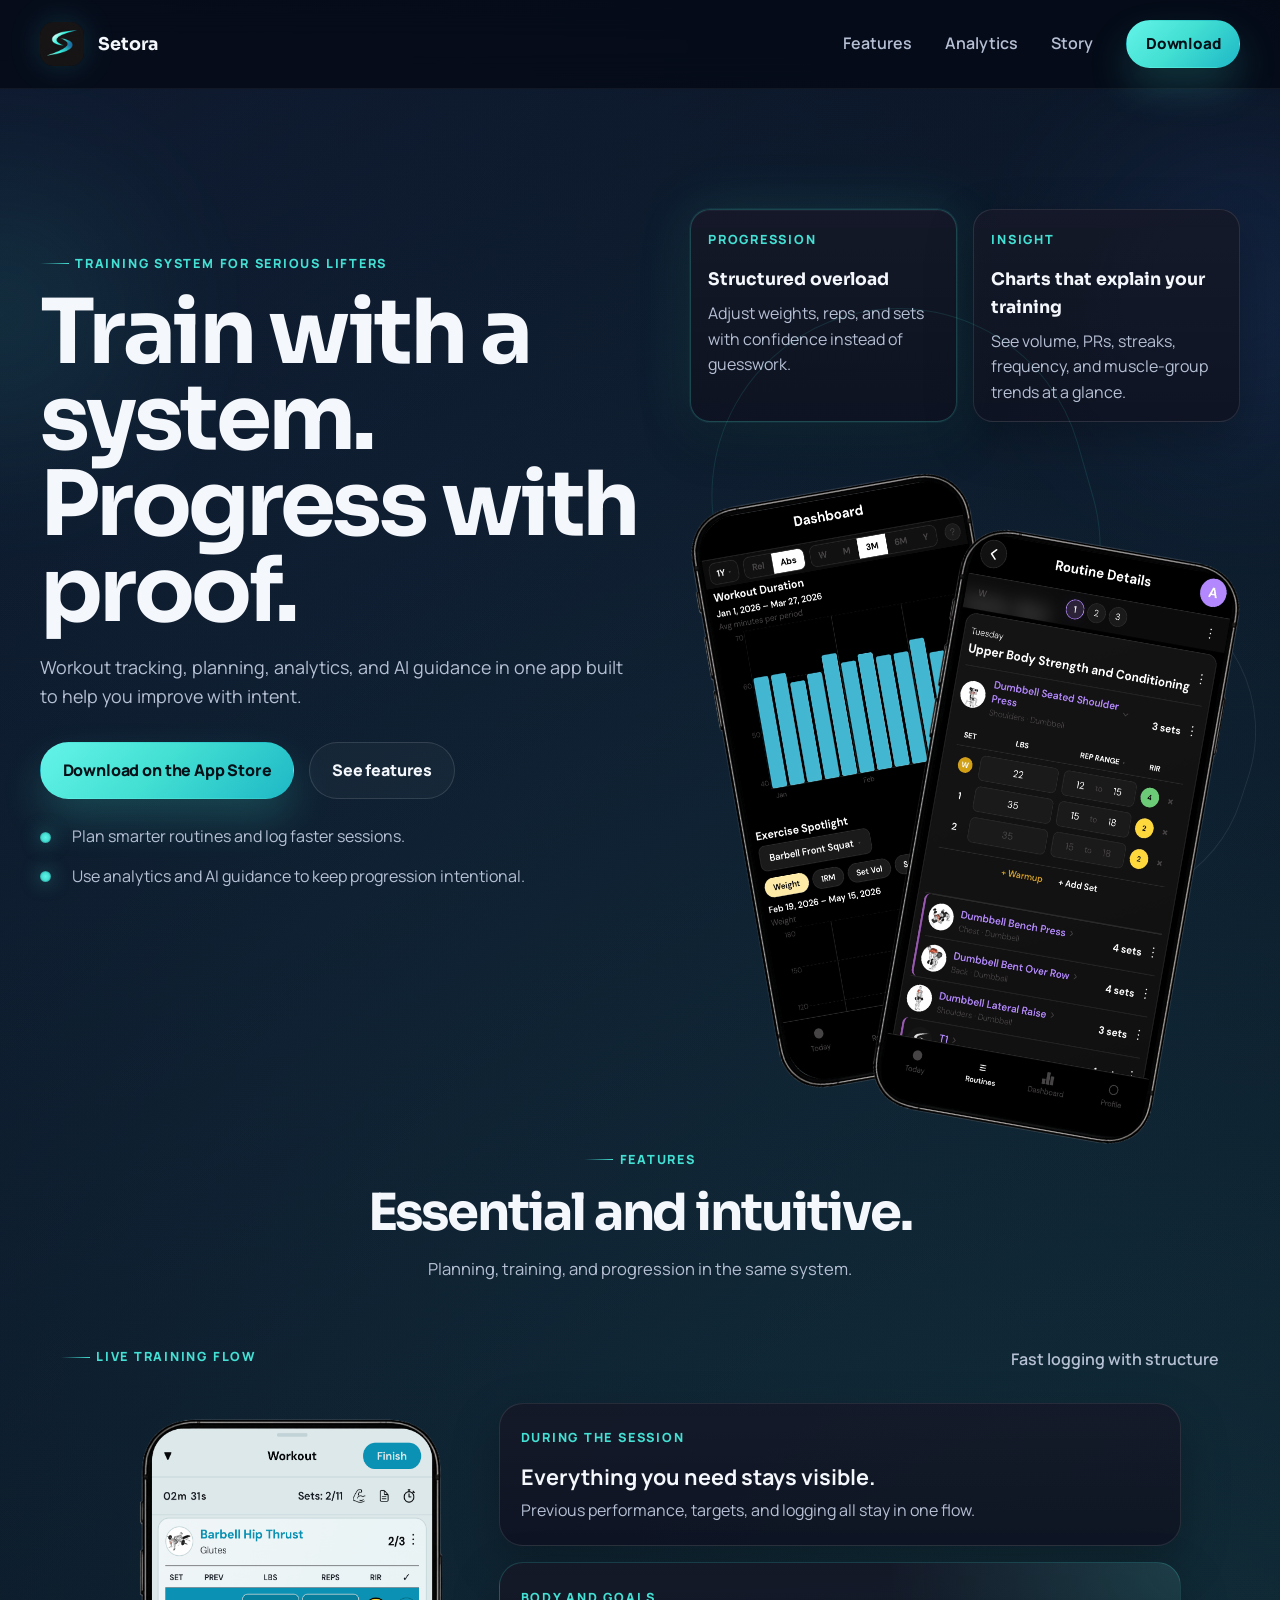
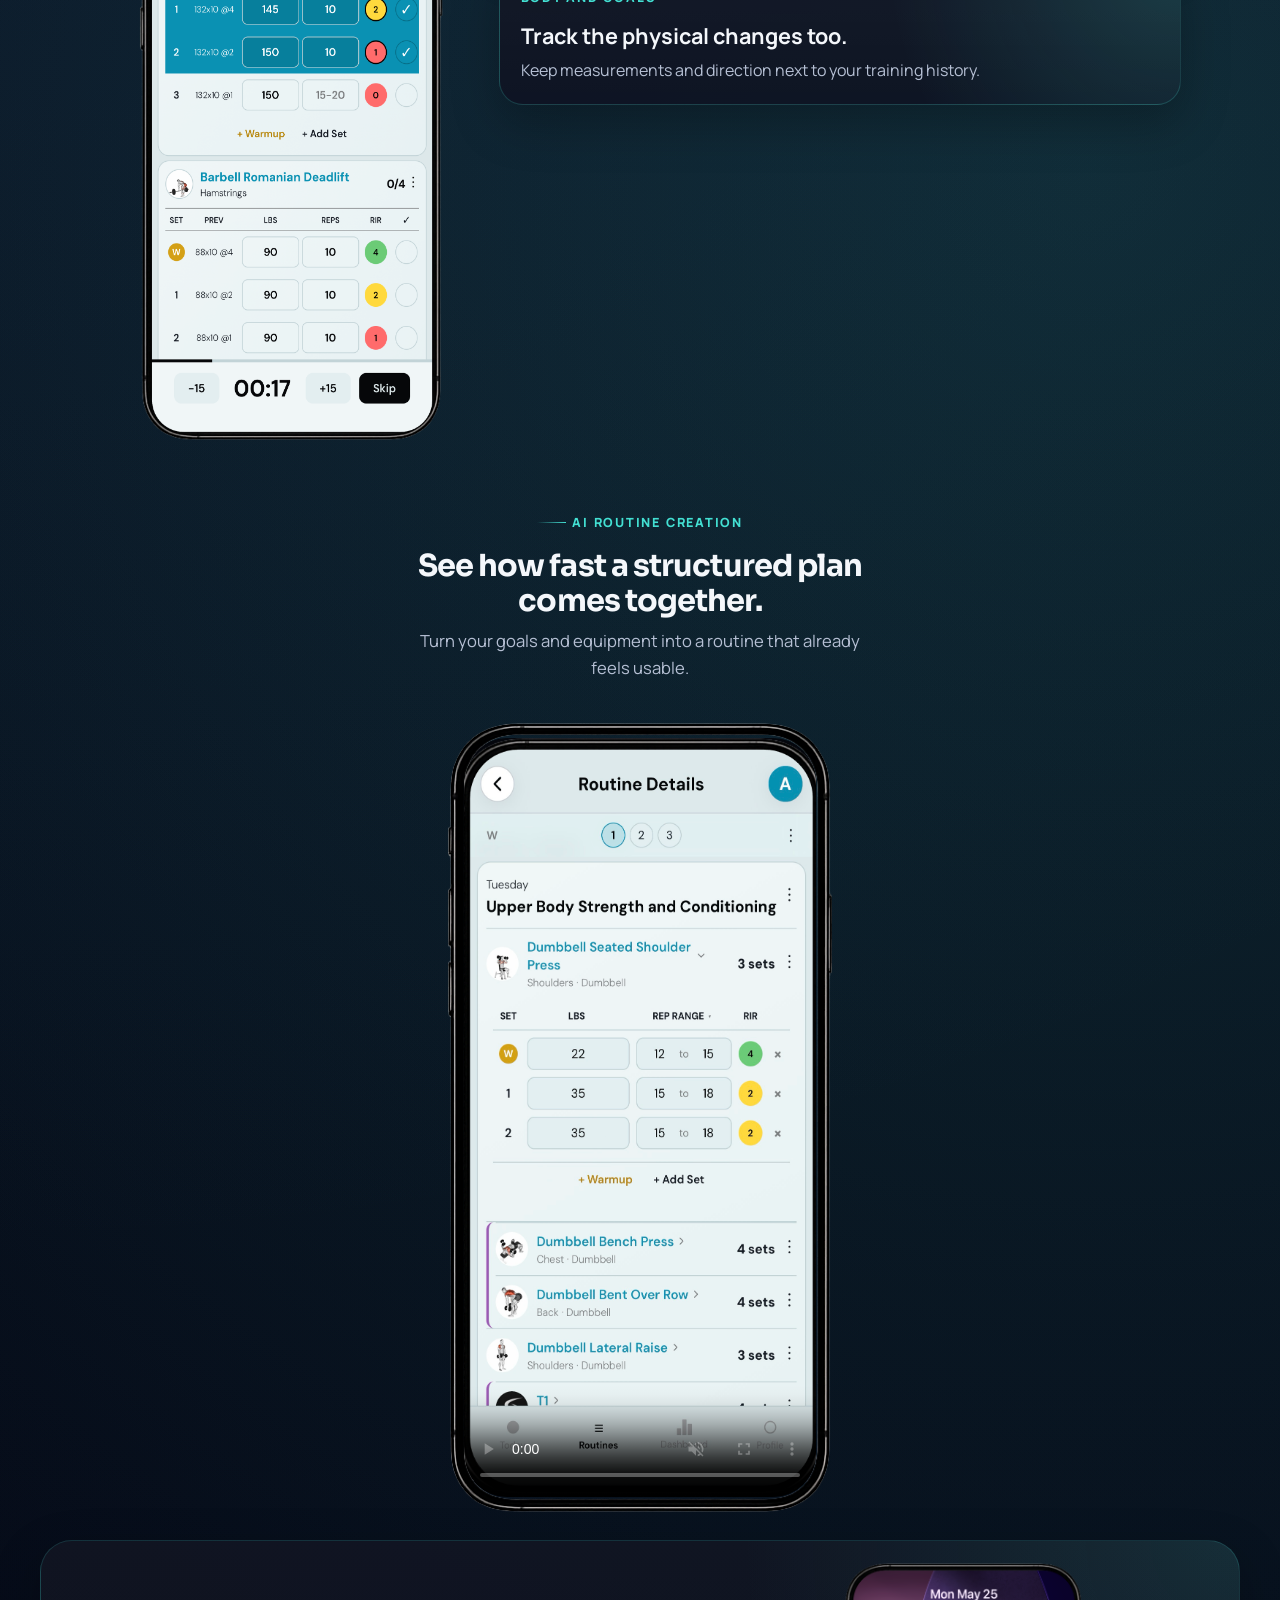
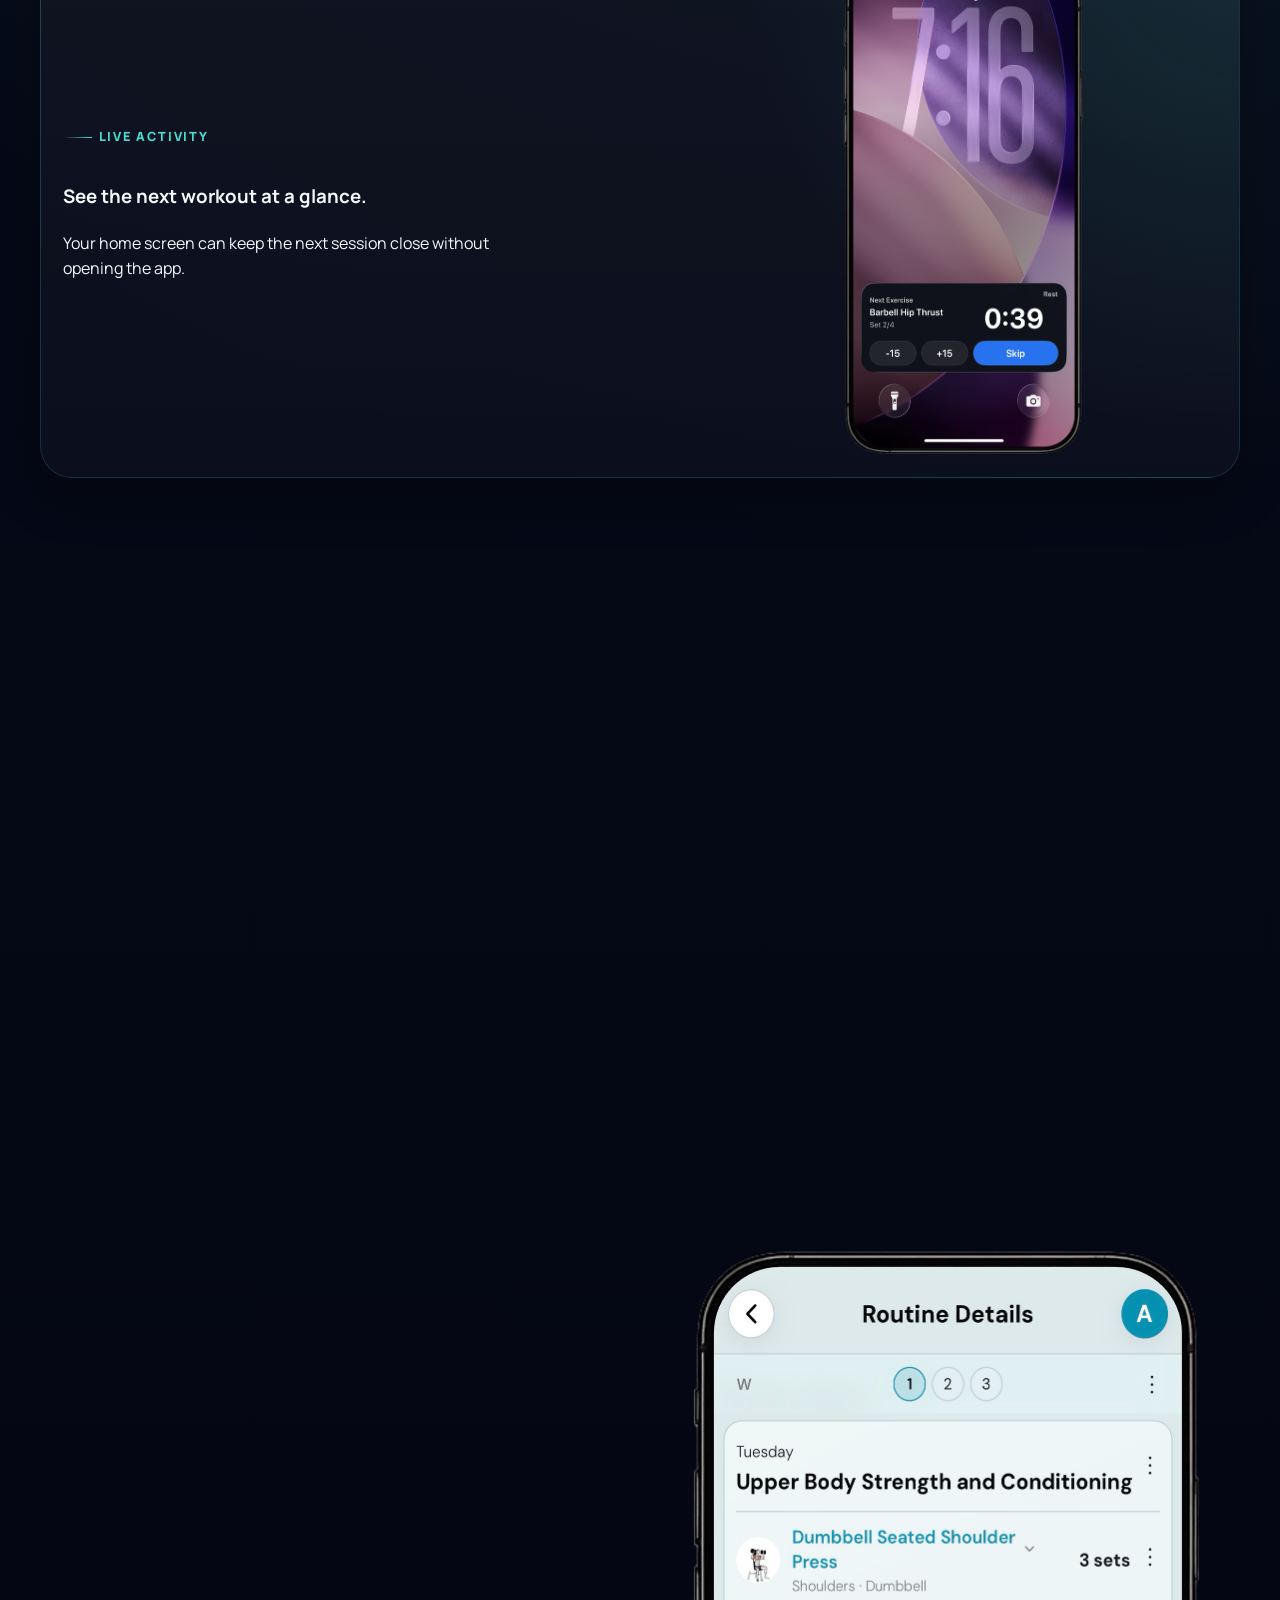
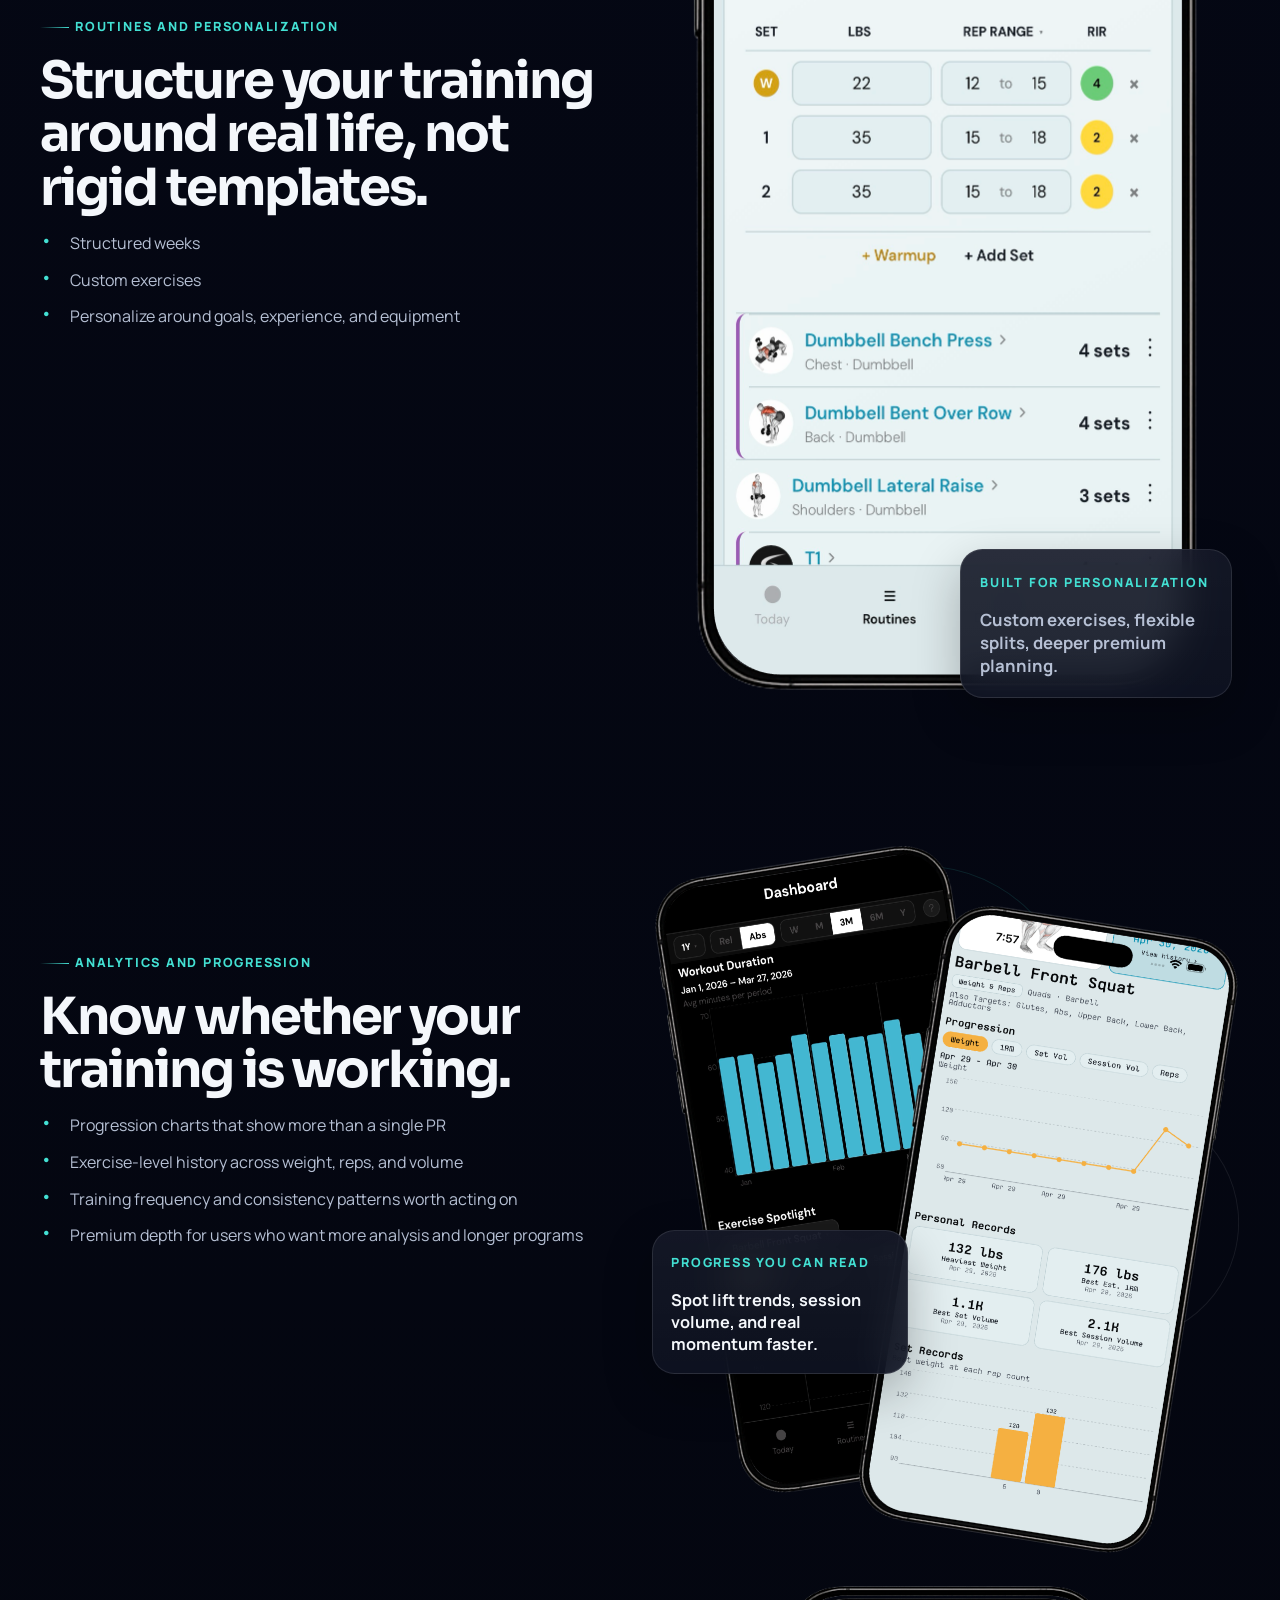
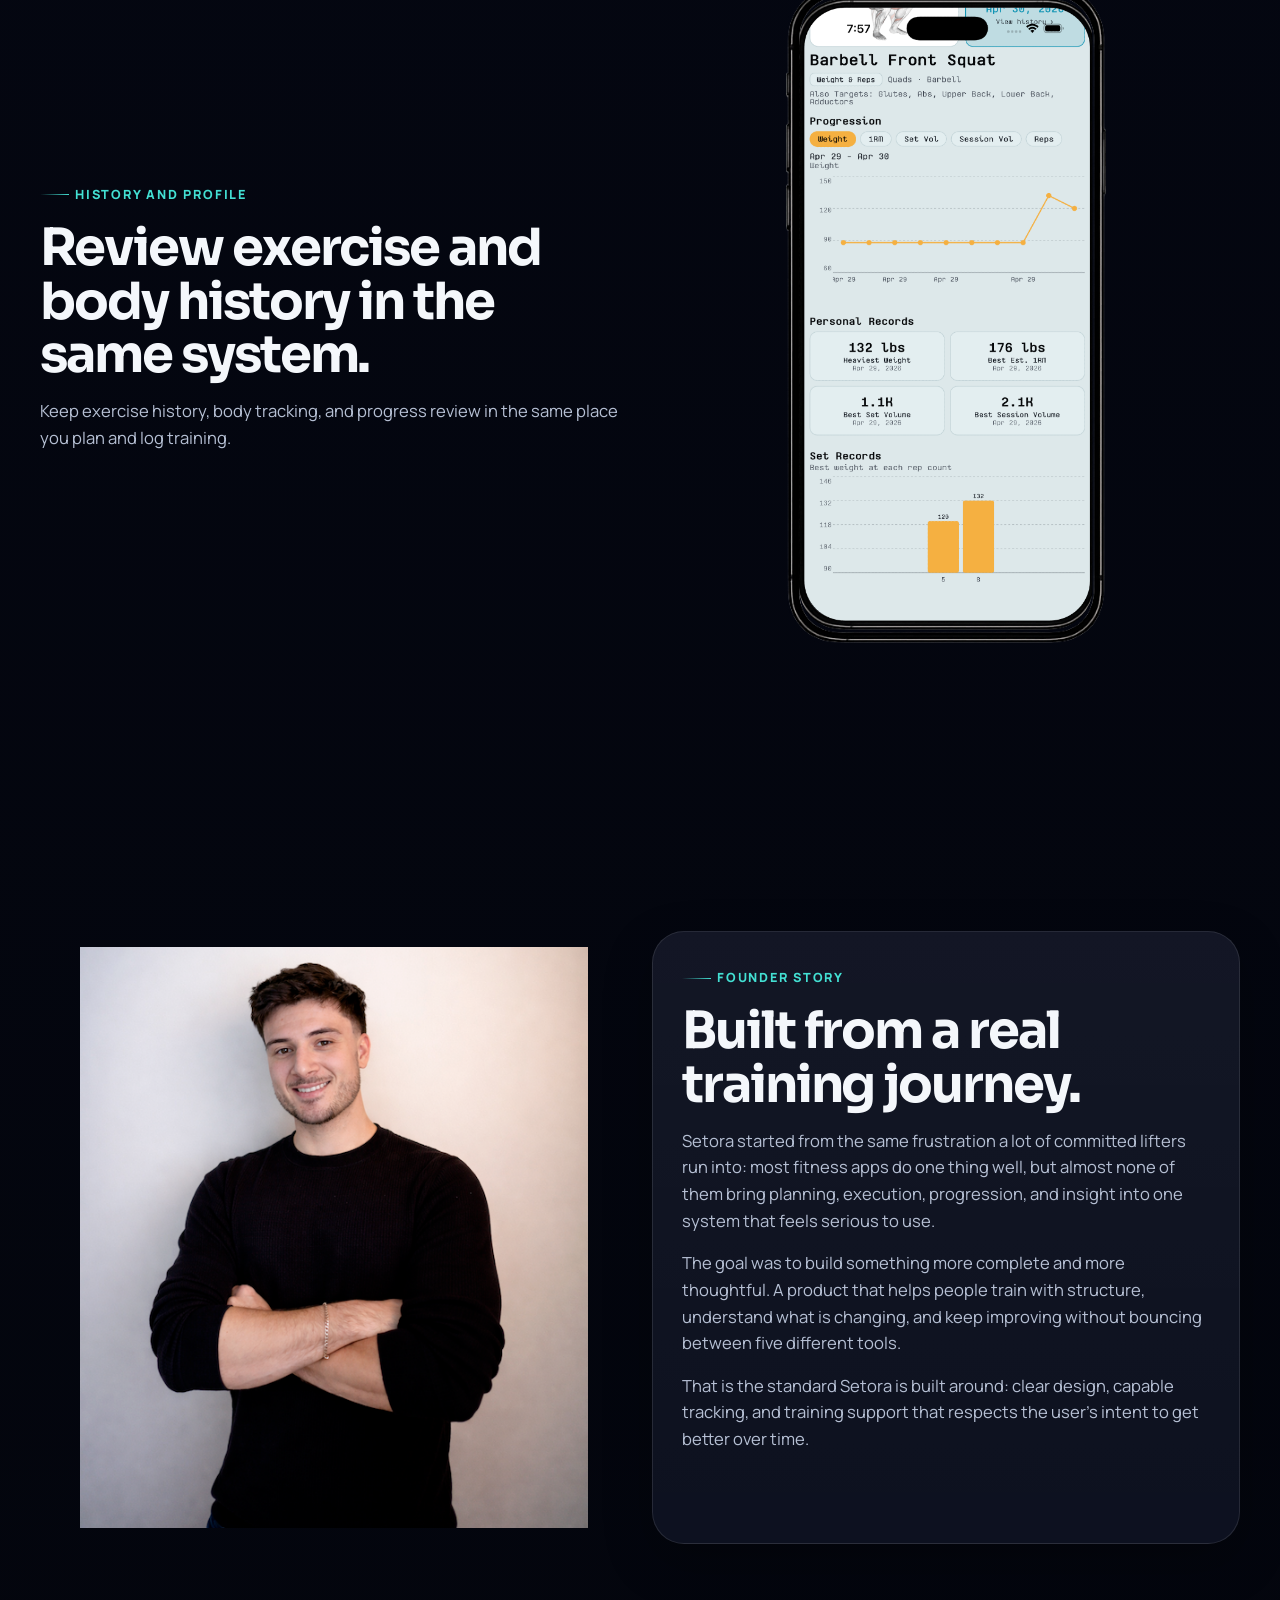
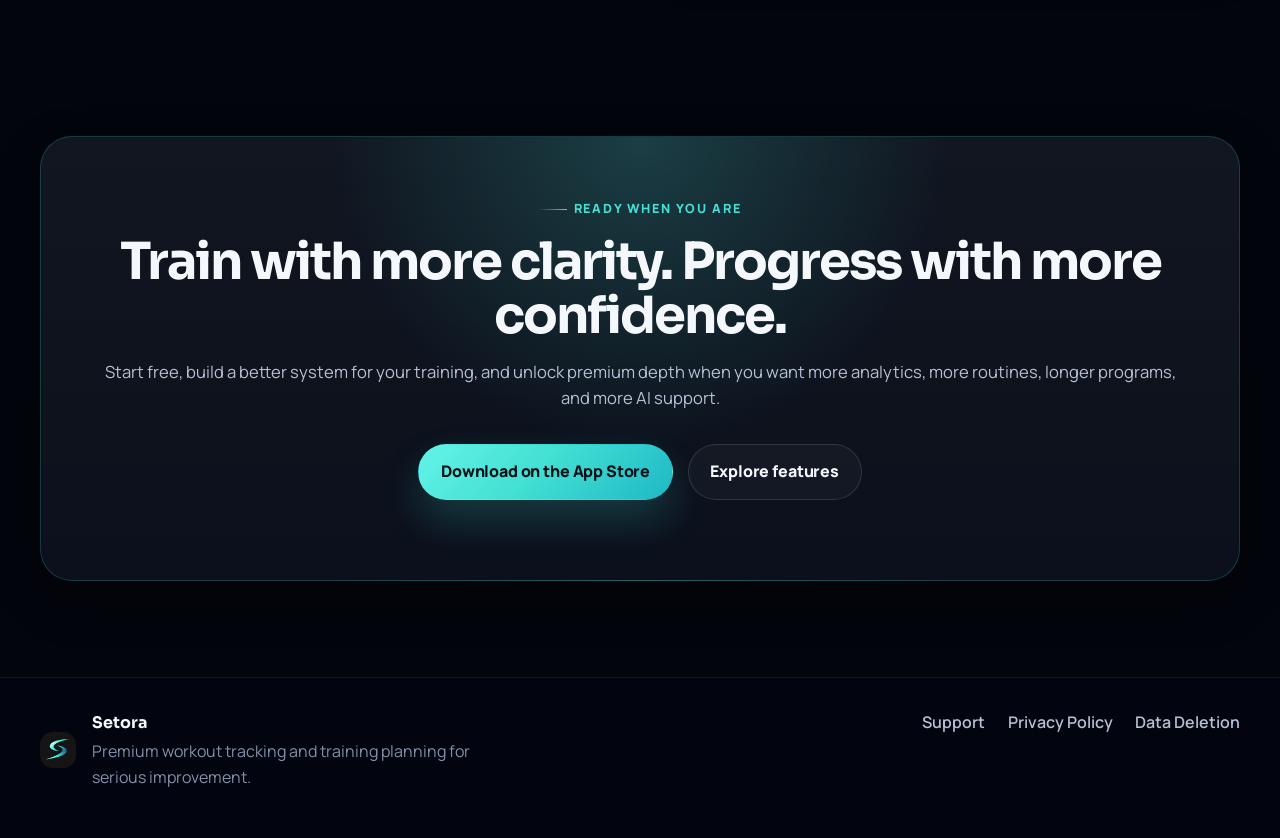
==== commit 4af4d885: "Revamped!" ====
--- a/index.html
+++ b/index.html
@@ -44,7 +44,6 @@
 
         <div class="nav-menu" id="nav-menu">
           <div class="nav-links">
-            <a href="#why">Why Setora</a>
             <a href="#features">Features</a>
             <a href="#analytics">Analytics</a>
             <a href="#founder">Story</a>
@@ -67,13 +66,11 @@
         <div class="hero-bg hero-bg-right"></div>
         <div class="container hero-grid">
           <div class="hero-copy reveal">
-            <div class="eyebrow">Premium training system for serious lifters</div>
+            <div class="eyebrow">Training system for serious lifters</div>
             <h1>Train with a system. Progress with proof.</h1>
             <p class="hero-text">
-              Setora brings workout tracking, routine planning, body metrics,
-              advanced analytics, and AI-assisted coaching into one polished
-              mobile app built for people who want real structure and long-term
-              improvement.
+              Workout tracking, planning, analytics, and AI guidance in one
+              app built to help you improve with intent.
             </p>
             <div class="hero-actions">
               <a
@@ -84,13 +81,12 @@
               >
                 Download on the App Store
               </a>
-              <a class="button button-secondary" href="#demo">
-                See the system
+              <a class="button button-secondary" href="#features">
+                See features
               </a>
             </div>
             <ul class="hero-points" aria-label="Setora value highlights">
-              <li>Log sets, weight, reps, and RIR without losing focus mid-session.</li>
-              <li>Plan structured training days and adaptive routines in one place.</li>
+              <li>Plan smarter routines and log faster sessions.</li>
               <li>Use analytics and AI guidance to keep progression intentional.</li>
             </ul>
           </div>
@@ -135,124 +131,14 @@
         </div>
       </section>
 
-      <section class="section value-band" id="why">
+      <section class="section demo-section" id="features">
         <div class="container">
           <div class="section-heading centered reveal">
-            <div class="eyebrow">Why Setora</div>
-            <h2>Not another basic logbook.</h2>
+            <div class="eyebrow">Features</div>
+            <h2>Essential and intuitive.</h2>
             <p>
-              Most fitness apps solve one part of training well. Setora connects
-              the full system so planning, logging, analysis, and progression
-              actually work together.
-            </p>
-          </div>
-
-          <div class="pillar-grid">
-            <article class="pillar reveal">
-              <span class="pillar-kicker">Plan</span>
-              <h3>Build training weeks with intent</h3>
-              <p>
-                Organize training days, exercise order, rep targets, and
-                custom movements into routines that feel built for your actual
-                schedule and goals.
-              </p>
-            </article>
-            <article class="pillar reveal">
-              <span class="pillar-kicker">Track</span>
-              <h3>Capture the details that matter</h3>
-              <p>
-                Log sets, weight, reps, and RIR with a flow that stays fast in
-                the middle of a workout instead of slowing it down.
-              </p>
-            </article>
-            <article class="pillar reveal">
-              <span class="pillar-kicker">Analyze</span>
-              <h3>See if your training is actually moving</h3>
-              <p>
-                Turn raw workout history into clear performance context with PR
-                tracking, progression charts, streaks, frequency, and volume.
-              </p>
-            </article>
-            <article class="pillar reveal">
-              <span class="pillar-kicker">Adapt</span>
-              <h3>Let the system help you progress</h3>
-              <p>
-                Use AI-guided routines and progressive overload support to make
-                better adjustments over time without losing the structure of
-                your plan.
-              </p>
-            </article>
-          </div>
-        </div>
-      </section>
-
-      <section class="section feature-showcase" id="features">
-        <div class="container">
-          <div class="section-heading reveal">
-            <div class="eyebrow">Feature showcase</div>
-            <h2>Built to make improvement easier to execute.</h2>
-            <p>
-              Every major piece of the product is designed around better
-              training decisions, not more noise.
-            </p>
-          </div>
-
-          <div class="feature-grid">
-            <article class="feature-card feature-card-large reveal">
-              <div class="feature-copy">
-                <span class="feature-label">AI Routine Builder</span>
-                <h3>Start with a plan that fits your goals.</h3>
-                <p>
-                  Create personalized routines around your experience level,
-                  equipment, and training priorities so you can begin with
-                  something thoughtful instead of generic.
-                </p>
-              </div>
-              <ul class="feature-list">
-                <li>Goal-aware planning</li>
-                <li>Equipment-aware exercise choices</li>
-                <li>Structured training days and progression targets</li>
-              </ul>
-            </article>
-
-            <article class="feature-card reveal">
-              <span class="feature-label">AI Progressive Overload</span>
-              <h3>Know what to push next.</h3>
-              <p>
-                Use performance history to guide smarter adjustments to weights,
-                reps, and sets as your training evolves.
-              </p>
-            </article>
-
-            <article class="feature-card reveal">
-              <span class="feature-label">Advanced analytics</span>
-              <h3>Get clarity, not just stored data.</h3>
-              <p>
-                Review workout history, progression charts, PRs, volume,
-                frequency, streaks, and muscle-group trends in one place.
-              </p>
-            </article>
-
-            <article class="feature-card reveal">
-              <span class="feature-label">Body tracking</span>
-              <h3>Measure more than your lifts.</h3>
-              <p>
-                Track body measurements and goals alongside your training so the
-                bigger picture stays visible.
-              </p>
-            </article>
-          </div>
-        </div>
-      </section>
-
-      <section class="section demo-section" id="demo">
-        <div class="container">
-          <div class="section-heading centered reveal">
-            <div class="eyebrow">Product demo</div>
-            <h2>A polished training experience from plan to performance review.</h2>
-            <p>
-              Real product visuals, clean workflow design, and the kind of
-              detail serious lifters actually rely on.
+              Planning, training, and
+              progression in the same system.
             </p>
           </div>
 
@@ -277,16 +163,16 @@
                       <span class="ui-label">During the session</span>
                       <h3>Everything you need stays visible.</h3>
                       <p>
-                        Previous performance, target ranges, RIR, warmups, and
-                        completion state all sit in the same workflow.
+                        Previous performance, targets, and logging all stay in
+                        one flow.
                       </p>
                     </article>
                     <article class="ui-card ui-card-accent">
                       <span class="ui-label">Body and goals</span>
                       <h3>Track the physical changes too.</h3>
                       <p>
-                        Keep measurements and direction in the same system as
-                        your training history.
+                        Keep measurements and direction next to your training
+                        history.
                       </p>
                     </article>
                   </div>
@@ -294,29 +180,64 @@
               </div>
             </div>
 
-            <div class="video-panel reveal reveal-delay">
+          </div>
+
+          <div class="video-panel reveal reveal-delay">
               <div class="video-shell">
                 <div class="video-copy">
                   <span class="feature-label">AI routine creation</span>
                   <h3>See how fast a structured plan comes together.</h3>
                   <p>
-                    Setora helps turn your goals and equipment into a usable
-                    routine without making the result feel canned.
+                    Turn your goals and equipment into a routine that already
+                    feels usable.
                   </p>
                 </div>
-                <video
-                  class="product-video"
-                  autoplay
-                  muted
-                  loop
-                  playsinline
-                  preload="none"
-                  poster="assets/Routine%20Details%202.png"
-                  data-video-src="assets/AI%20Routine%20Creation.mp4"
-                  aria-label="Demo video of Setora's AI routine creation flow"
-                ></video>
-              </div>
-            </div>
+                <div class="video-device">
+                  <div class="video-device-screen">
+                    <video
+                      class="product-video"
+                      autoplay
+                      muted
+                      loop
+                      playsinline
+                      preload="none"
+                      poster="assets/Routine%20Details%202.png"
+                      data-video-src="assets/Ai%20Routine%20Creation%20(No%20phone%20frame).mp4"
+                      aria-label="Demo video of Setora's AI routine creation flow"
+                    ></video>
+                  </div>
+                  <img
+                    class="video-device-frame"
+                    src="assets/Black%20iPhone%20Wireframe%20No%20Island.png"
+                    alt=""
+                    width="387"
+                    height="795"
+                    aria-hidden="true"
+                  />
+                </div>
+              </div>
+            </div>
+
+          <div class="feature-extras">
+            <article class="feature-extra-card reveal">
+              <div class="feature-extra-copy">
+                <span class="feature-label">Live Activity</span>
+                <h3>See the next workout at a glance.</h3>
+                <p>
+                  Your home screen can keep the next session close without
+                  opening the app.
+                </p>
+              </div>
+              <figure class="device-frame feature-extra-device">
+                <img
+                  src="assets/Home%20Screen.png"
+                  alt="Setora home screen showing Live Activity and next workout visibility"
+                  width="1179"
+                  height="2556"
+                  loading="lazy"
+                />
+              </figure>
+            </article>
           </div>
         </div>
       </section>
@@ -325,7 +246,7 @@
         <div class="container">
           <div class="section-heading reveal">
             <div class="eyebrow">How it works</div>
-            <h2>Three steps to train with more clarity.</h2>
+            <h2>Three steps. One training system.</h2>
           </div>
 
           <div class="steps-grid">
@@ -333,40 +254,65 @@
               <span class="step-number">01</span>
               <h3>Build the plan</h3>
               <p>
-                Start with your own routine or use AI to generate a structure
-                that matches your goals, experience, and available equipment.
+                Start with your own routine or generate one with AI.
               </p>
             </article>
             <article class="step-card reveal">
               <span class="step-number">02</span>
               <h3>Train with precision</h3>
               <p>
-                Log every set with weight, reps, and RIR while staying in the
-                flow of the workout.
+                Log sets, reps, weight, and RIR without losing pace.
               </p>
             </article>
             <article class="step-card reveal">
               <span class="step-number">03</span>
               <h3>Review and progress</h3>
               <p>
-                Use history, analytics, and overload guidance to decide what
-                needs to change next and keep moving forward.
+                Use history and analytics to decide what changes next.
               </p>
             </article>
           </div>
         </div>
       </section>
+
+      <section class="section routines-section">
+        <div class="container deep-dive-grid reverse">
+          <div class="deep-visual reveal">
+            <div class="routine-media-stack">
+              <div class="visual-card visual-card-wide">
+                <figure class="device-frame compact">
+                  <img
+                    src="assets/Routine%20Details%202.png"
+                    alt="Setora routine details screen showing a structured training day"
+                    width="1017"
+                    height="2080"
+                    loading="lazy"
+                  />
+                </figure>
+              </div>
+              <article class="floating-insight">
+                <span class="ui-label">Built for personalization</span>
+                <strong>Custom exercises, flexible splits, deeper premium planning.</strong>
+              </article>
+            </div>
+          </div>
+
+          <div class="deep-copy reveal reveal-delay">
+            <div class="eyebrow">Routines and personalization</div>
+            <h2>Structure your training around real life, not rigid templates.</h2>
+            <ul class="check-list">
+              <li>Structured weeks</li>
+              <li>Custom exercises</li>
+              <li>Personalize around goals, experience, and equipment</li>
+            </ul>
+          </div>
+        </div>
 
       <section class="section deep-dive" id="analytics">
         <div class="container deep-dive-grid">
           <div class="deep-copy reveal">
             <div class="eyebrow">Analytics and progression</div>
             <h2>Know whether your training is working.</h2>
-            <p>
-              Setora turns your history into practical insight: personal
-              records, training volume, session frequency, workout streaks, and
-              muscle-group trends that help you adjust with intent.
-            </p>
             <ul class="check-list">
               <li>Progression charts that show more than a single PR</li>
               <li>Exercise-level history across weight, reps, and volume</li>
@@ -407,42 +353,48 @@
         </div>
       </section>
 
-      <section class="section routines-section">
-        <div class="container deep-dive-grid reverse">
-          <div class="deep-visual reveal">
-            <div class="visual-card visual-card-wide">
-              <figure class="device-frame compact">
-                <img
-                  src="assets/Routine%20Details%202.png"
-                  alt="Setora routine details screen showing a structured training day"
-                  width="1017"
-                  height="2080"
-                  loading="lazy"
-                />
-              </figure>
-            </div>
-            <article class="floating-insight">
-              <span class="ui-label">Built for personalization</span>
-              <strong>Custom exercises, flexible splits, deeper premium planning.</strong>
-            </article>
-          </div>
-
-          <div class="deep-copy reveal reveal-delay">
-            <div class="eyebrow">Routines and personalization</div>
-            <h2>Structure your training around real life, not rigid templates.</h2>
+      <section class="section history-review-section">
+        <div class="container deep-dive-grid">
+          <div class="deep-copy reveal">
+            <div class="eyebrow">History and profile</div>
+            <h2>Review exercise and body history in the same system.</h2>
             <p>
-              Build weekly routines with training days, exercise sequencing,
-              custom movements, and the flexibility to make the program fit your
-              actual context.
-            </p>
-            <ul class="check-list">
-              <li>Create structured weeks with specific exercise targets</li>
-              <li>Use custom exercises when your training needs something unique</li>
-              <li>Personalize around goals, experience, and available equipment</li>
-              <li>Unlock more routines, deeper AI usage, analytics, and longer programs with premium</li>
-            </ul>
-          </div>
-        </div>
+              Keep exercise history, body tracking, and progress review in the
+              same place you plan and log training.
+            </p>
+          </div>
+
+          <div class="deep-visual reveal reveal-delay">
+            <div class="history-review-block">
+              <div class="video-device history-review-video">
+                <div class="video-device-screen">
+                  <video
+                    class="product-video"
+                    autoplay
+                    muted
+                    loop
+                    playsinline
+                    preload="none"
+                    src="assets/Exercise%20History%20and%20Profile%20History.mp4"
+                    poster="assets/Exercise%20Details%202.png"
+                    aria-label="Demo video of Setora's exercise history and profile history views"
+                  ></video>
+                </div>
+                <img
+                  class="video-device-frame"
+                  src="assets/Black%20iPhone%20Wireframe%20No%20Island.png"
+                  alt=""
+                  width="387"
+                  height="795"
+                  aria-hidden="true"
+                />
+              </div>
+            </div>
+          </div>
+        </div>
+      </section>
+
+      
       </section>
 
       <section class="section founder-section" id="founder">
--- a/styles.css
+++ b/styles.css
@@ -307,7 +307,7 @@
 
 .hero {
   padding-top: clamp(4rem, 9vw, 7rem);
-  padding-bottom: 4rem;
+  padding-bottom: clamp(5.5rem, 8vw, 7rem);
 }
 
 .hero-grid {
@@ -585,8 +585,33 @@
   gap: 1.25rem;
 }
 
+.video-panel {
+  max-width: 28rem;
+  margin: 1.75rem auto 0;
+  text-align: center;
+}
+
+.video-copy h3 {
+  margin: 0 0 0.6rem;
+  font-family: "Sora", sans-serif;
+  font-size: clamp(1.4rem, 3vw, 1.9rem);
+  letter-spacing: -0.03em;
+  line-height: 1.15;
+}
+
+.video-copy p {
+  margin: 0 0 1.4rem;
+  color: var(--text-soft);
+  font-size: 1.04rem;
+}
+
+.feature-extras {
+  margin-top: 1.75rem;
+}
+
 .demo-panel,
 .video-shell,
+.feature-extra-card,
 .final-cta-inner,
 .founder-copy {
   border-radius: var(--radius-xl);
@@ -616,8 +641,33 @@
   gap: 1rem;
 }
 
-.device-frame.tall {
-  min-height: 28rem;
+.demo-phone-cluster {
+  position: relative;
+  width: min(100%, 22rem);
+  min-height: 30rem;
+  margin: 0 auto;
+}
+
+.demo-primary-device,
+.demo-secondary-device {
+  position: absolute;
+  margin: 0;
+  filter: drop-shadow(0 22px 40px rgba(0, 0, 0, 0.34));
+}
+
+.demo-primary-device {
+  top: 2rem;
+  left: 0;
+  width: min(100%, 14rem);
+  transform: rotate(-9deg);
+}
+
+.demo-secondary-device {
+  top: 5.4rem;
+  left: 8.3rem;
+  width: min(100%, 14.75rem);
+  z-index: 2;
+  transform: rotate(8deg);
 }
 
 .demo-side-stack {
@@ -654,6 +704,64 @@
   border: 0;
   object-fit: cover;
   background: transparent;
+}
+
+.video-device {
+  position: relative;
+  width: min(100%, 24rem);
+  margin: 0 auto;
+  aspect-ratio: 387 / 795;
+}
+
+.video-device-screen {
+  position: absolute;
+  inset: 1.9% 4.15% 1.9%;
+  overflow: hidden;
+  border-radius: 2.7rem;
+  background: #05070d;
+}
+
+.video-device-screen img {
+  width: 100%;
+  height: 100%;
+  object-fit: cover;
+  object-position: center top;
+}
+
+.video-device .product-video {
+  min-height: 100%;
+  height: 100%;
+  object-position: center top;
+}
+
+.video-device-frame {
+  position: relative;
+  z-index: 1;
+  display: block;
+  width: 100%;
+  height: auto;
+  pointer-events: none;
+}
+
+.feature-extra-card {
+  display: grid;
+  gap: 1.5rem;
+  padding: 1.4rem;
+  border: 1px solid rgba(67, 224, 211, 0.16);
+  background:
+    radial-gradient(circle at top right, rgba(67, 224, 211, 0.12), transparent 38%),
+    linear-gradient(180deg, rgba(255, 255, 255, 0.03), rgba(255, 255, 255, 0.015)),
+    rgba(9, 13, 27, 0.82);
+  box-shadow: var(--shadow-card);
+}
+
+.feature-extra-copy {
+  max-width: 28rem;
+}
+
+.feature-extra-device {
+  width: min(100%, 15rem);
+  margin: 0 auto;
 }
 
 .steps-grid {
@@ -685,6 +793,11 @@
   position: relative;
   display: grid;
   gap: 1rem;
+}
+
+.routine-media-stack {
+  display: grid;
+  gap: 1.5rem;
 }
 
 .analytics-visual {
@@ -759,6 +872,16 @@
   line-height: 1.35;
 }
 
+.history-review-block {
+  display: grid;
+  gap: 1rem;
+  justify-items: center;
+}
+
+.history-review-video {
+  width: min(100%, 20rem);
+}
+
 .visual-card {
   padding: 0;
   border: 0;
@@ -937,8 +1060,14 @@
   }
 
   .demo-screen-grid {
-    grid-template-columns: minmax(0, 1fr) minmax(18rem, 0.72fr);
-    align-items: stretch;
+    grid-template-columns: minmax(20rem, 24rem) minmax(18rem, 0.9fr);
+    align-items: start;
+    justify-content: center;
+  }
+
+  .feature-extra-card {
+    grid-template-columns: minmax(0, 1.1fr) minmax(14rem, 0.9fr);
+    align-items: center;
   }
 
   .deep-dive-grid,
@@ -1007,13 +1136,23 @@
     grid-column: span 3;
   }
 
-  .demo-layout {
-    grid-template-columns: minmax(0, 1.2fr) minmax(22rem, 0.8fr);
-    align-items: start;
-  }
-
   .steps-grid {
     grid-template-columns: repeat(3, minmax(0, 1fr));
+  }
+
+  .demo-phone-cluster {
+    width: min(100%, 24rem);
+    min-height: 32rem;
+  }
+
+  .demo-primary-device {
+    width: min(100%, 14.5rem);
+  }
+
+  .demo-secondary-device {
+    top: 5.8rem;
+    left: 9rem;
+    width: min(100%, 15.25rem);
   }
 
   .visual-card-floating {
@@ -1058,6 +1197,22 @@
 
   .device-stack {
     min-height: 24rem;
+  }
+
+  .demo-phone-cluster {
+    width: min(100%, 18rem);
+    min-height: 24rem;
+  }
+
+  .demo-primary-device {
+    top: 1rem;
+    width: min(48vw, 11rem);
+  }
+
+  .demo-secondary-device {
+    top: 4.6rem;
+    left: 6.5rem;
+    width: min(52vw, 11.5rem);
   }
 
   .analytics-stack {
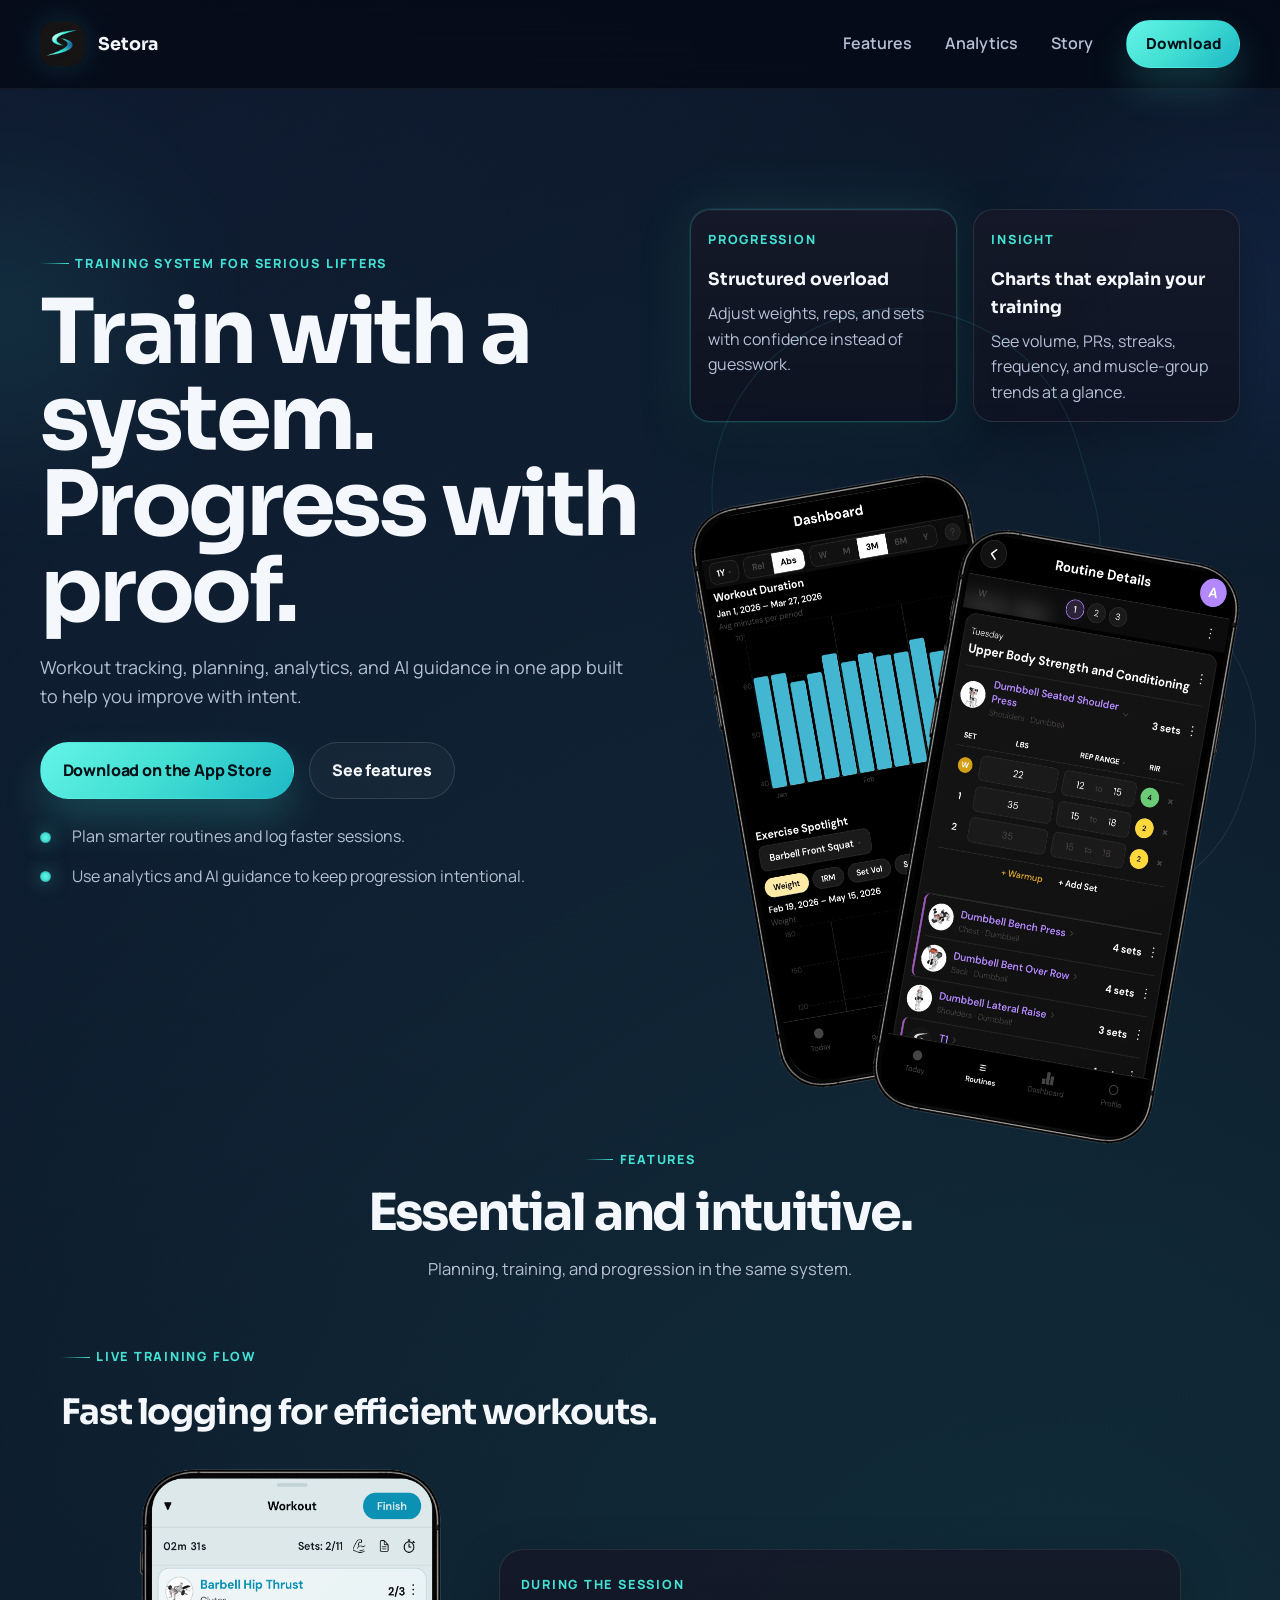
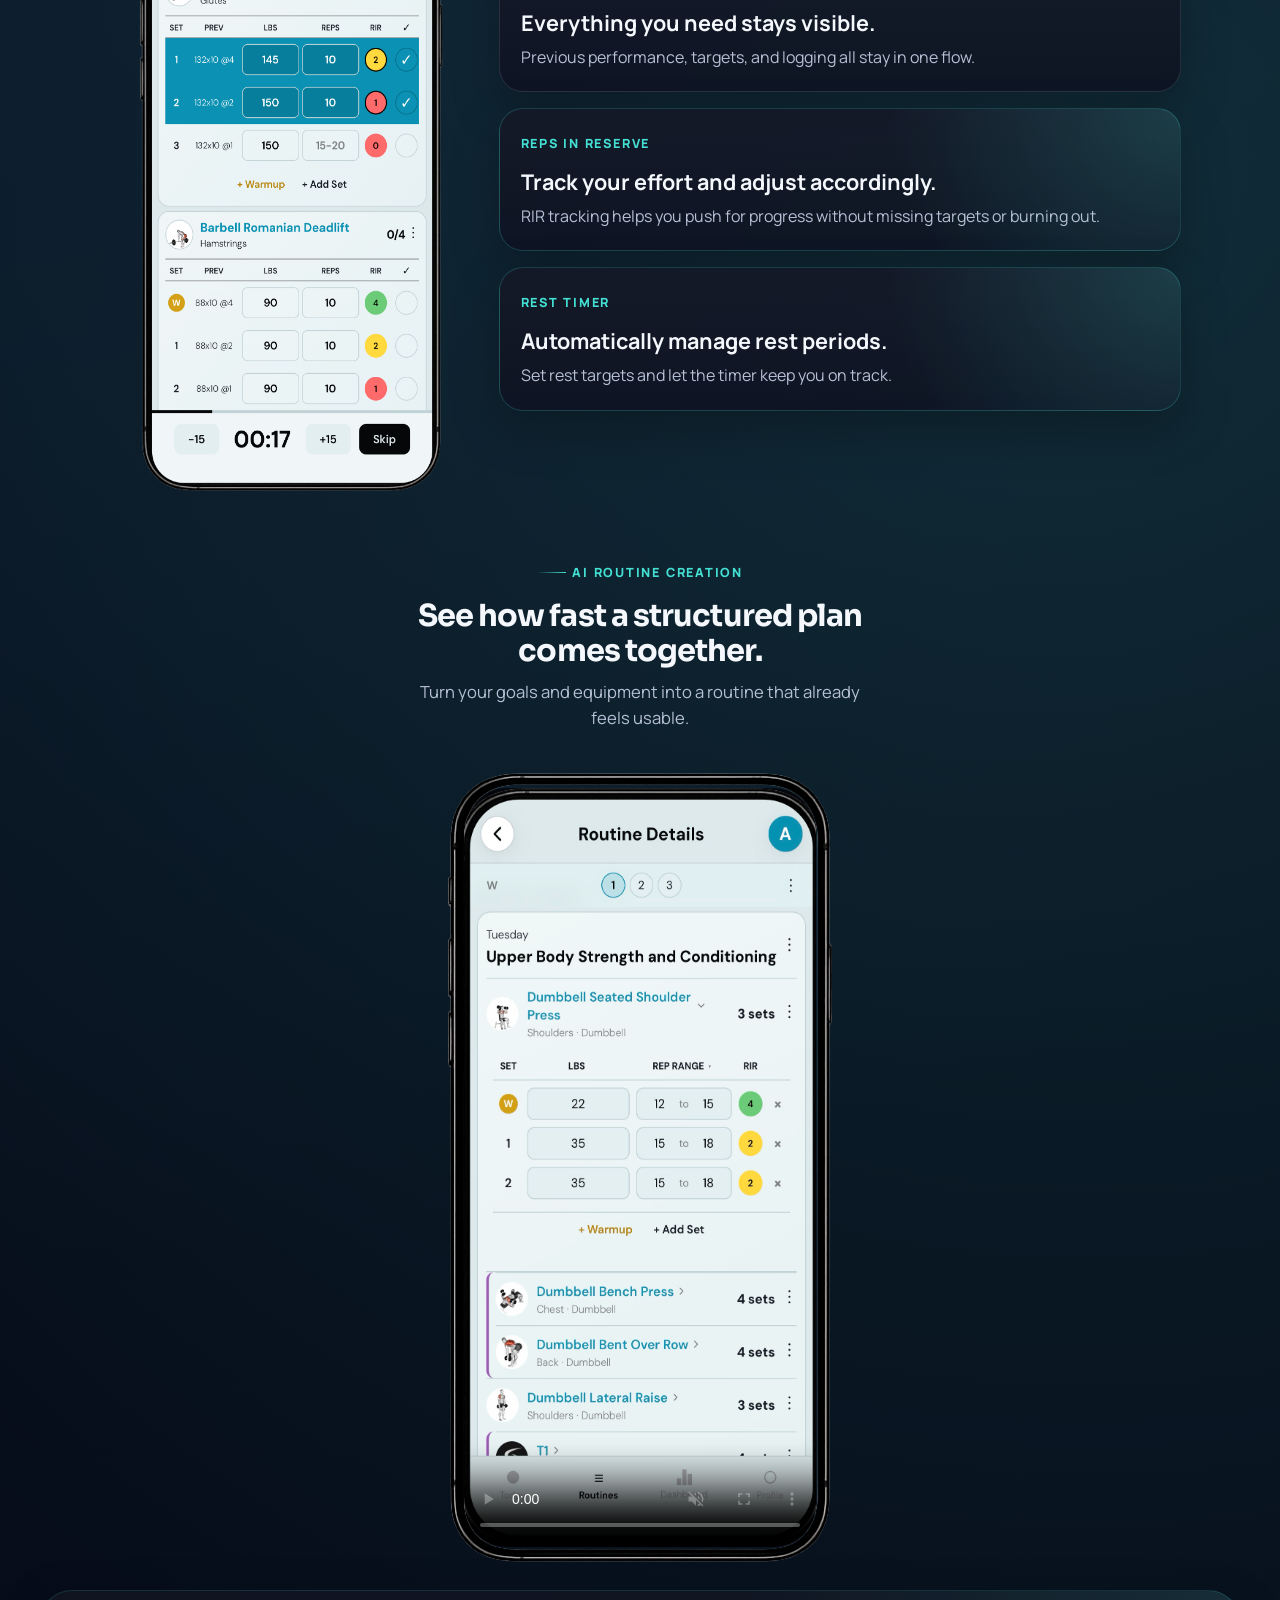
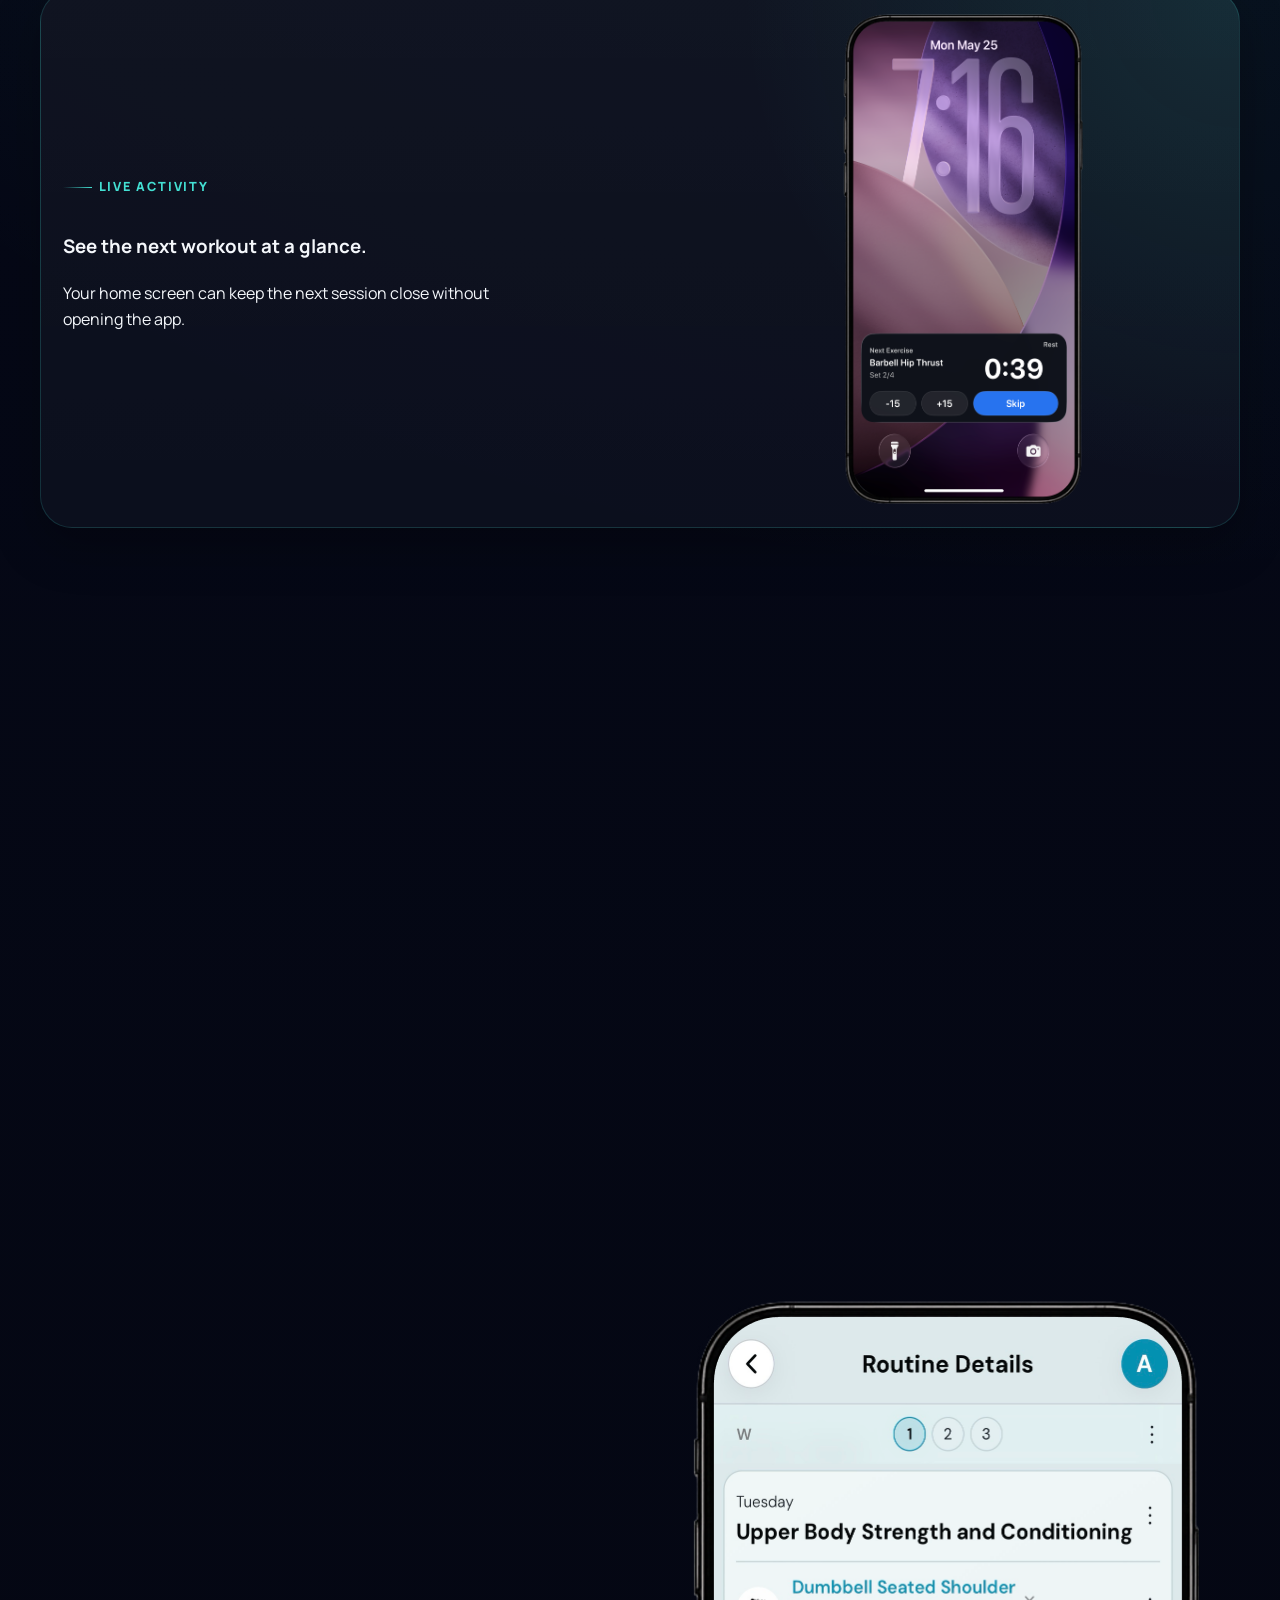
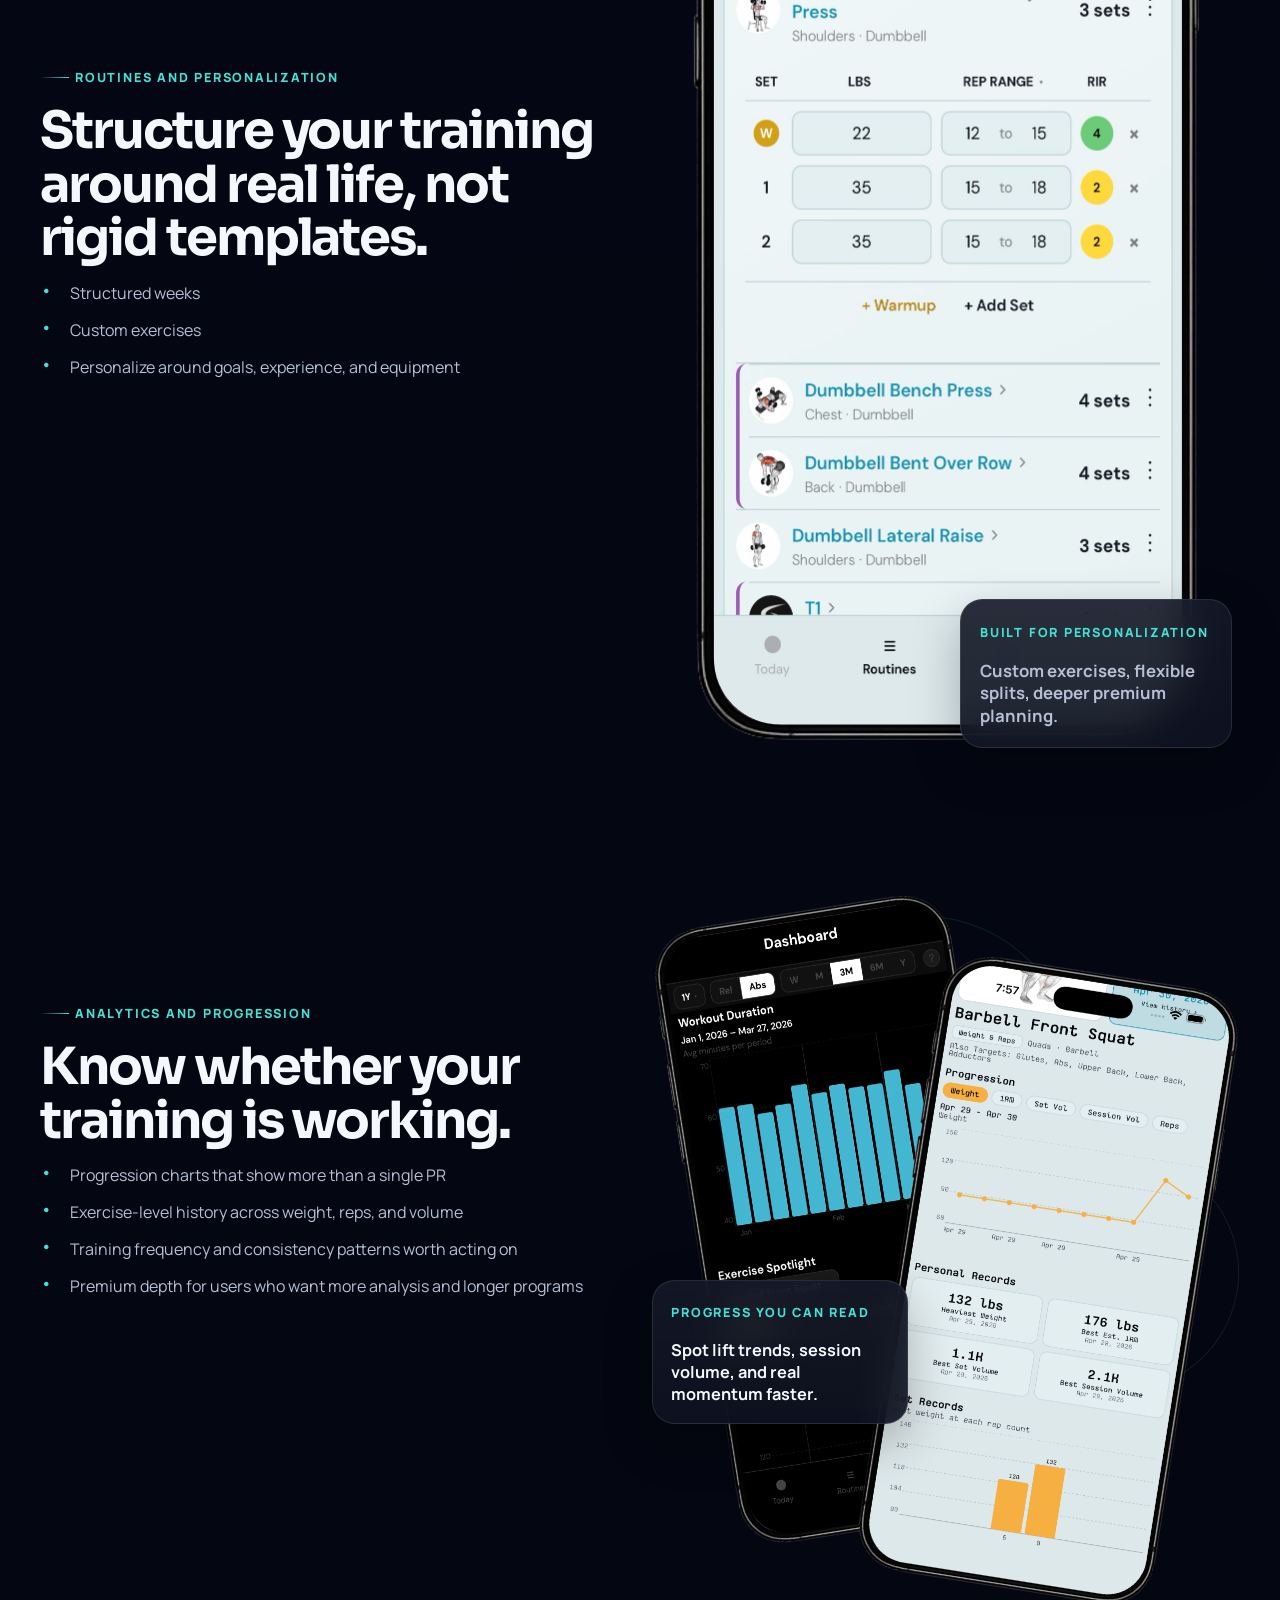
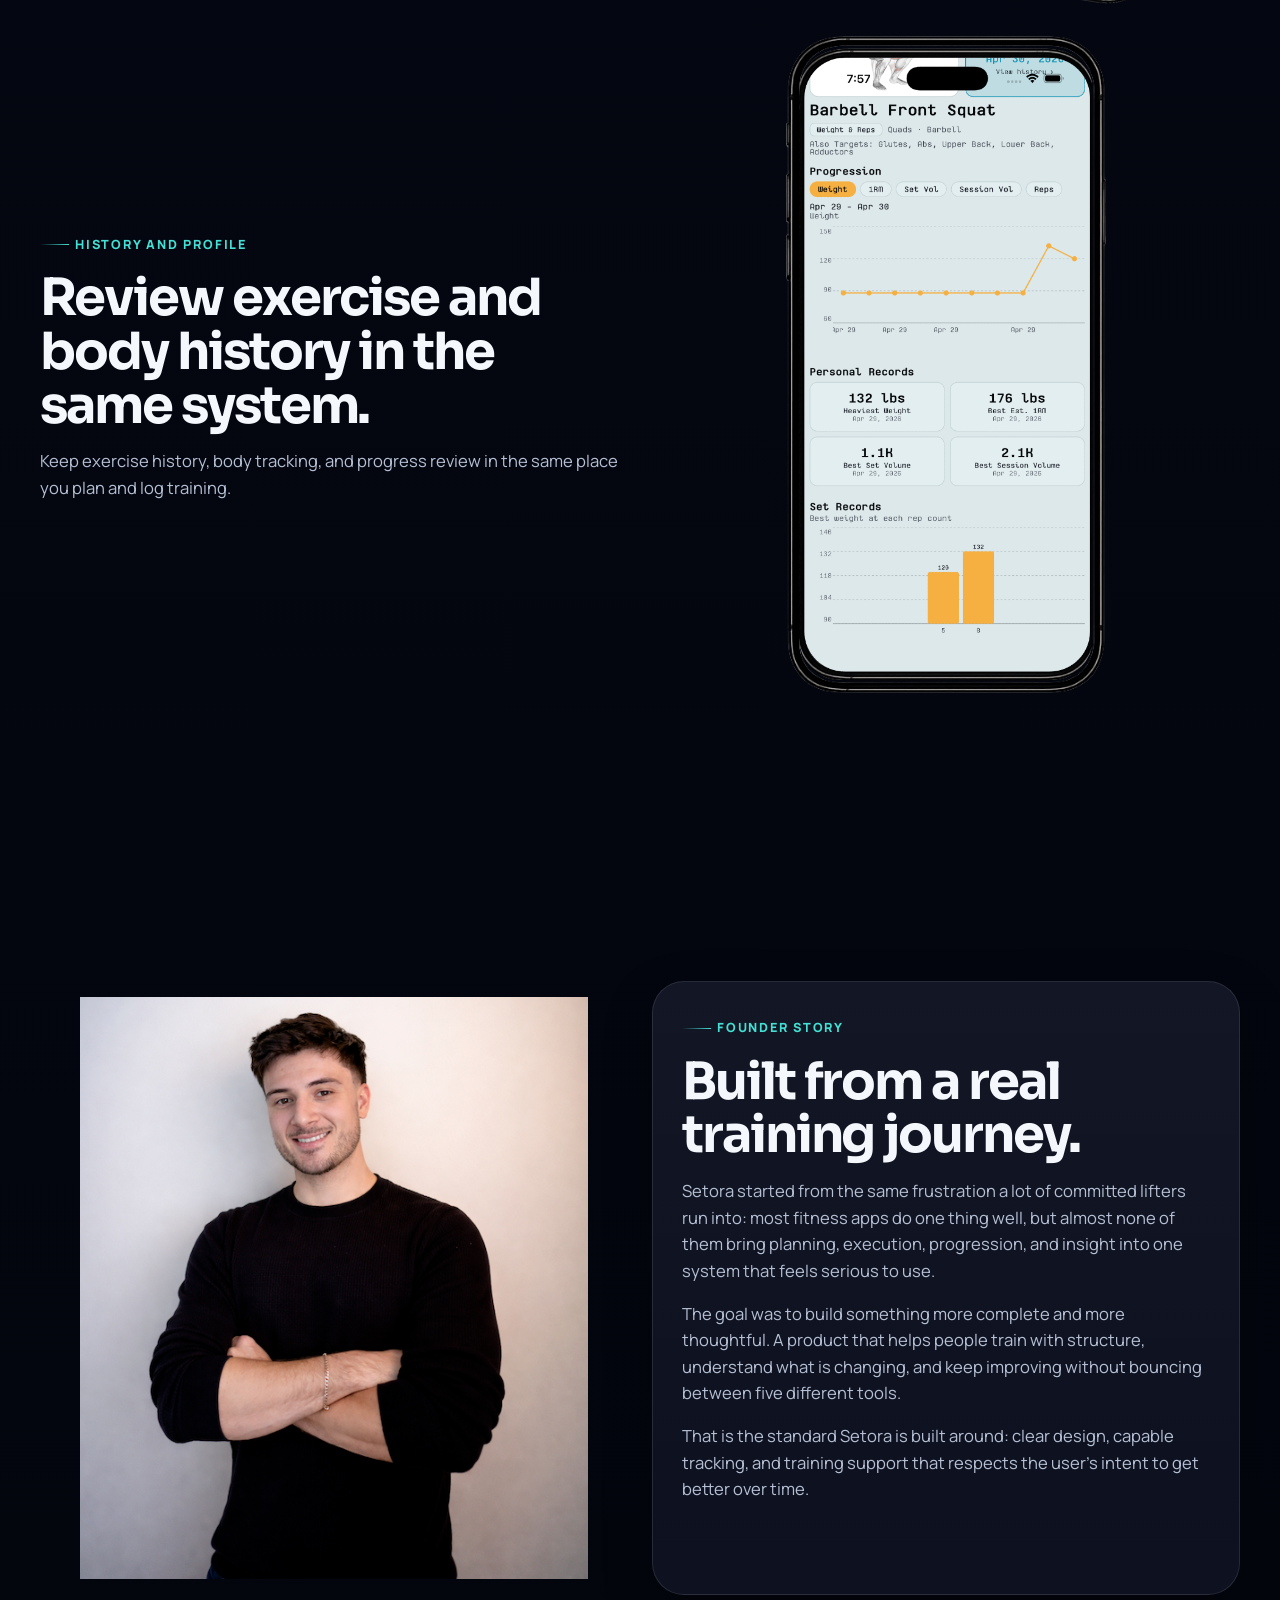
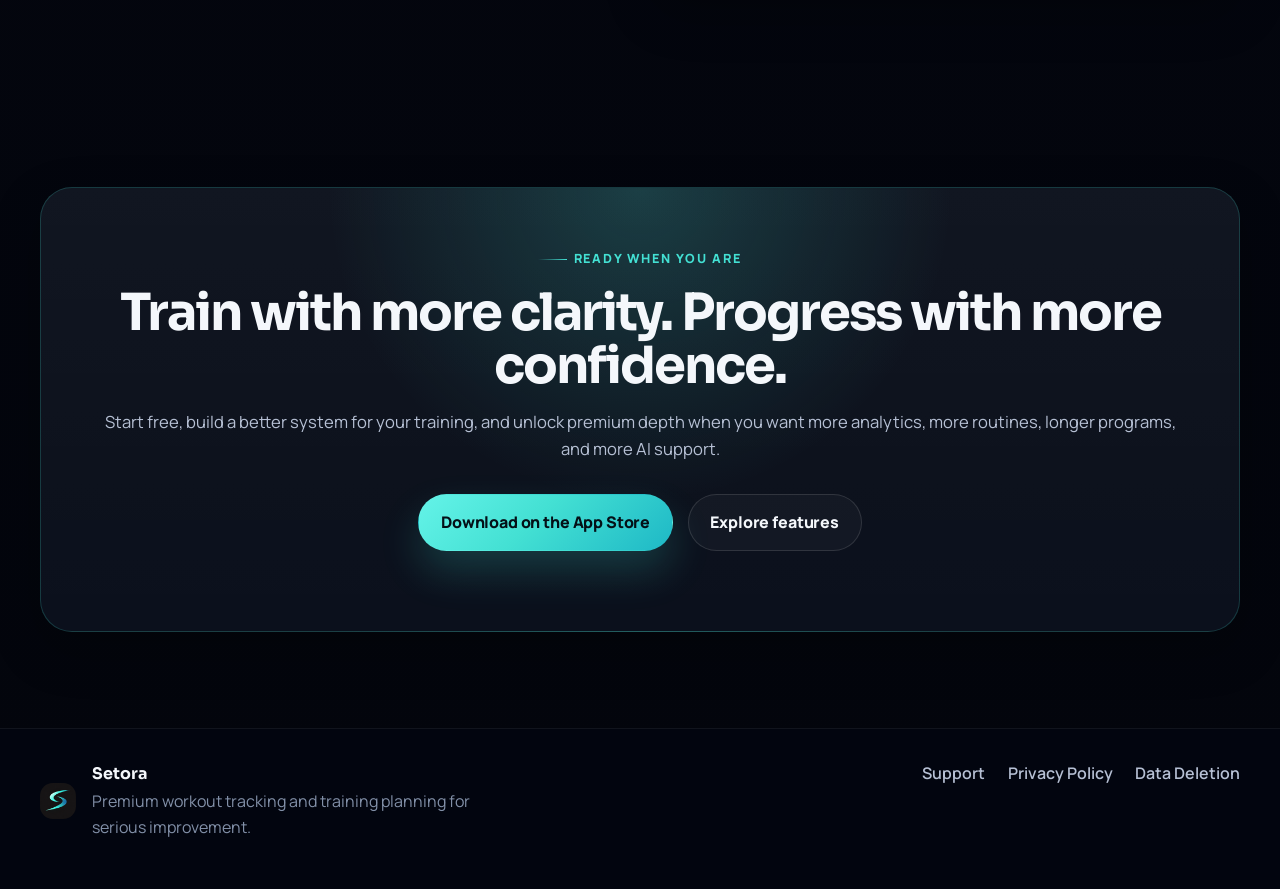
==== commit efd58604: "Tweaks" ====
--- a/index.html
+++ b/index.html
@@ -147,8 +147,8 @@
               <div class="demo-panel">
                 <div class="demo-panel-top">
                   <span class="panel-tag">Live training flow</span>
-                  <span class="panel-note">Fast logging with structure</span>
                 </div>
+                <h3>Fast logging for efficient workouts.</h3>
                 <div class="demo-screen-grid">
                   <figure class="device-frame tall">
                     <img
@@ -168,11 +168,18 @@
                       </p>
                     </article>
                     <article class="ui-card ui-card-accent">
-                      <span class="ui-label">Body and goals</span>
-                      <h3>Track the physical changes too.</h3>
+                      <span class="ui-label">Reps in Reserve</span>
+                      <h3>Track your effort and adjust accordingly.</h3>
                       <p>
-                        Keep measurements and direction next to your training
-                        history.
+                        RIR tracking helps you push for progress without missing
+                        targets or burning out.
+                      </p>
+                    </article>
+                    <article class="ui-card ui-card-accent">
+                      <span class="ui-label">Rest Timer</span>
+                      <h3>Automatically manage rest periods.</h3>
+                      <p>
+                        Set rest targets and let the timer keep you on track.
                       </p>
                     </article>
                   </div>
--- a/styles.css
+++ b/styles.css
@@ -629,7 +629,15 @@
   flex-wrap: wrap;
   justify-content: space-between;
   gap: 0.75rem;
-  margin-bottom: 1.2rem;
+  margin-bottom: 0.5rem;
+}
+
+.demo-panel > h3 {
+  margin: 0 0 1.2rem;
+  font-family: "Sora", sans-serif;
+  font-size: clamp(1.6rem, 3vw, 2.2rem);
+  letter-spacing: -0.03em;
+  line-height: 1.2;
 }
 
 .panel-note {
@@ -1061,7 +1069,7 @@
 
   .demo-screen-grid {
     grid-template-columns: minmax(20rem, 24rem) minmax(18rem, 0.9fr);
-    align-items: start;
+    align-items: center;
     justify-content: center;
   }
 
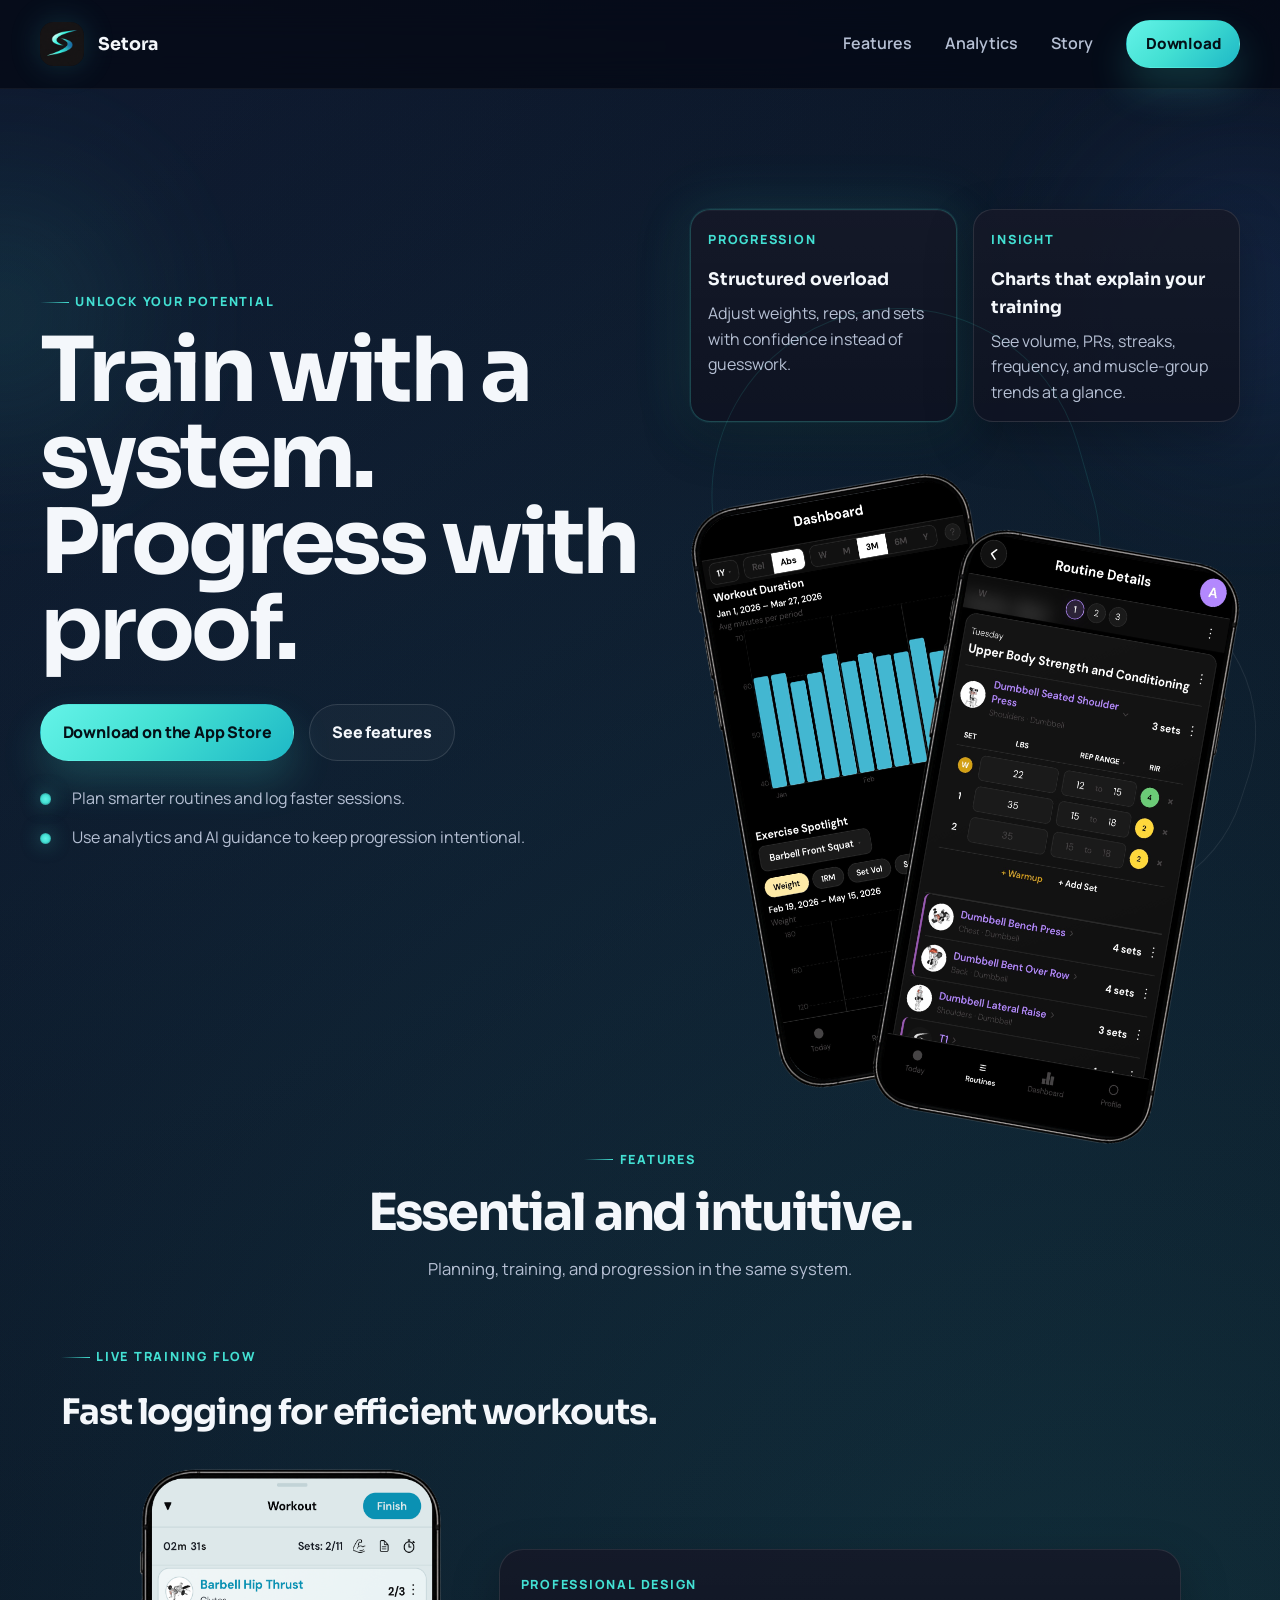
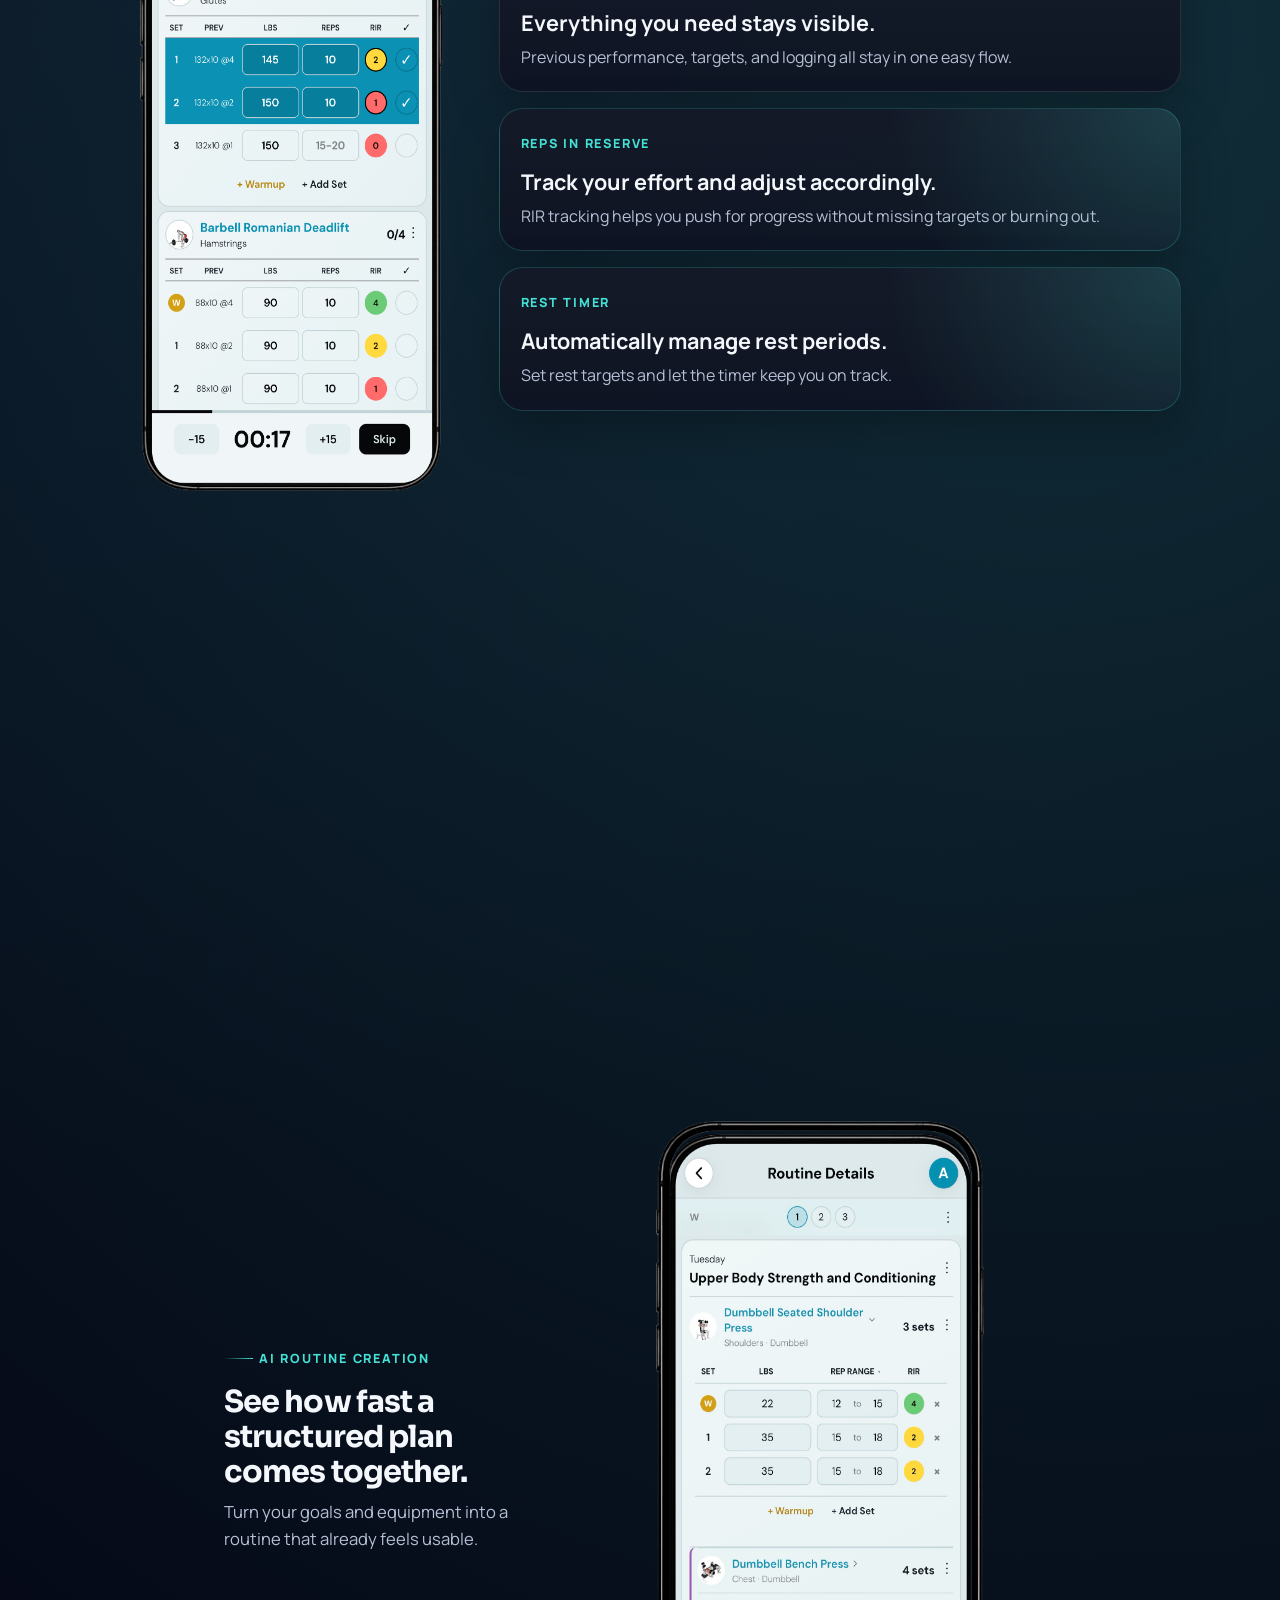
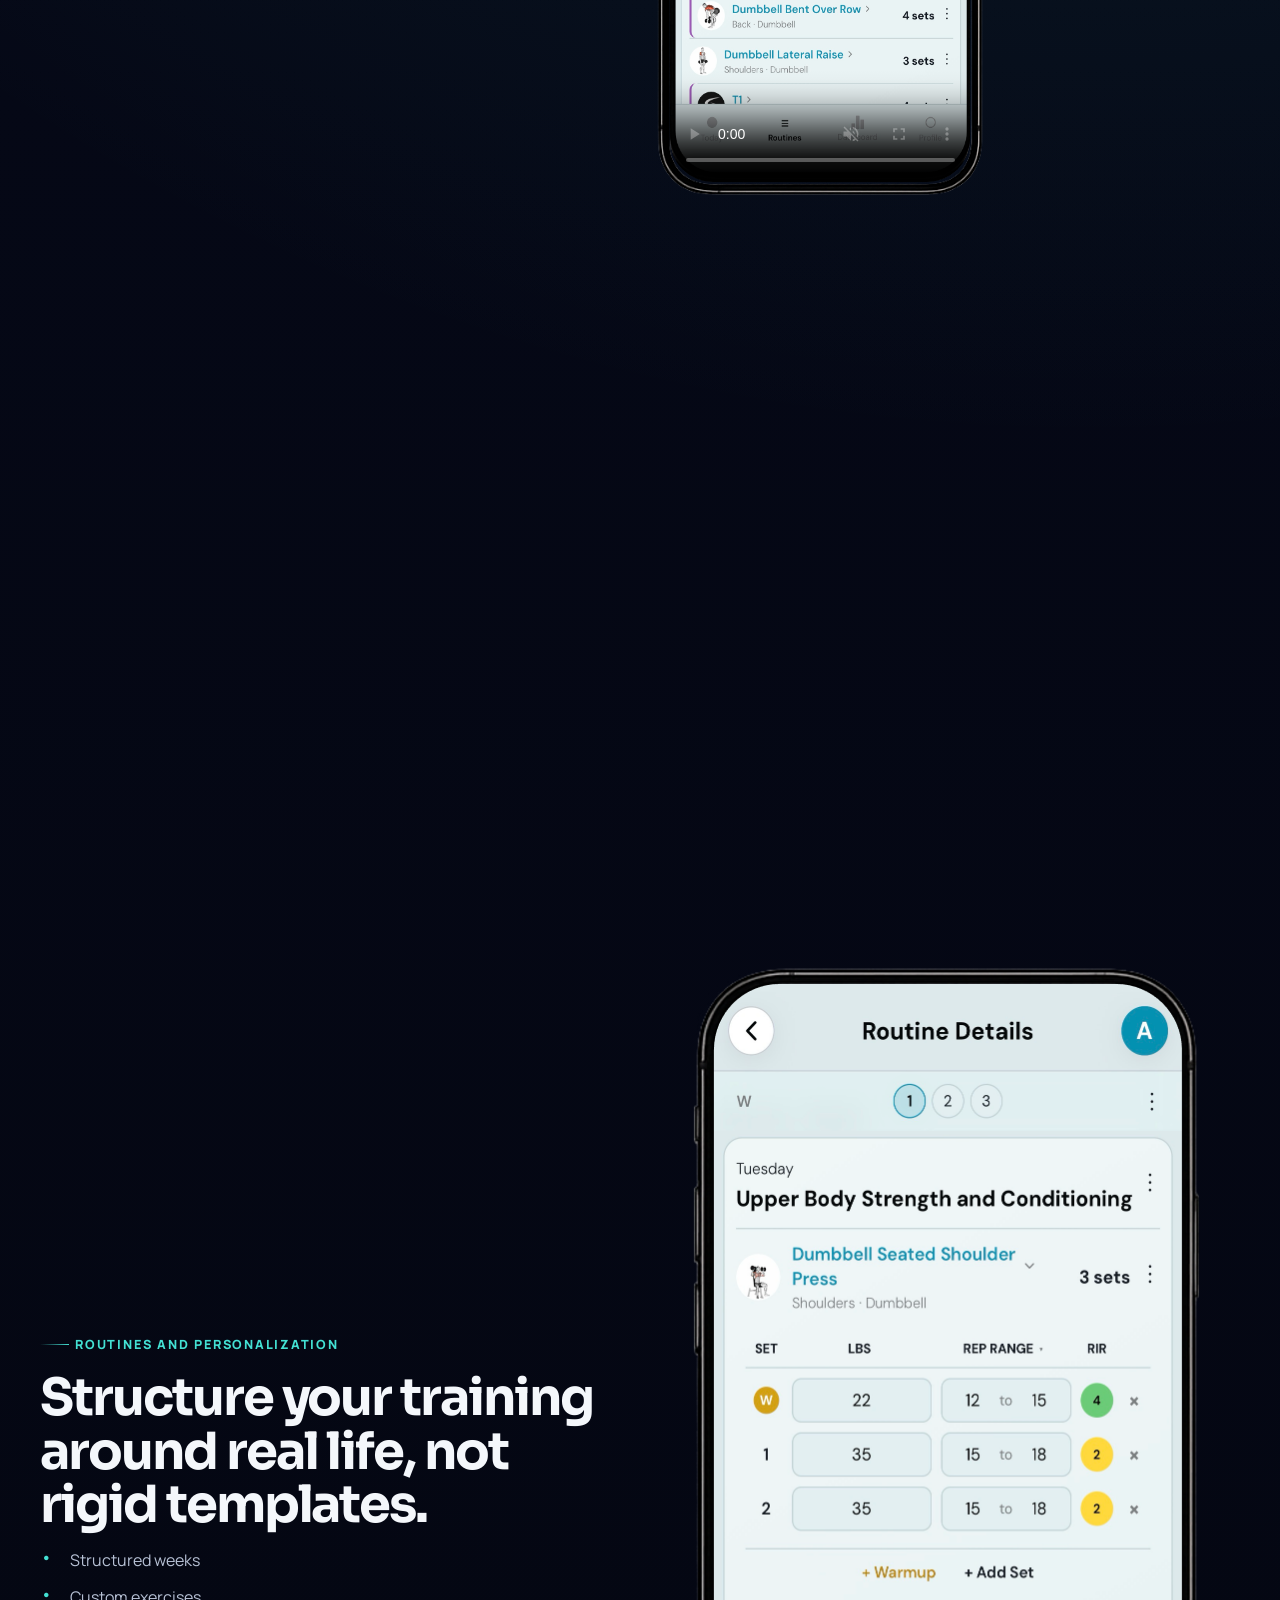
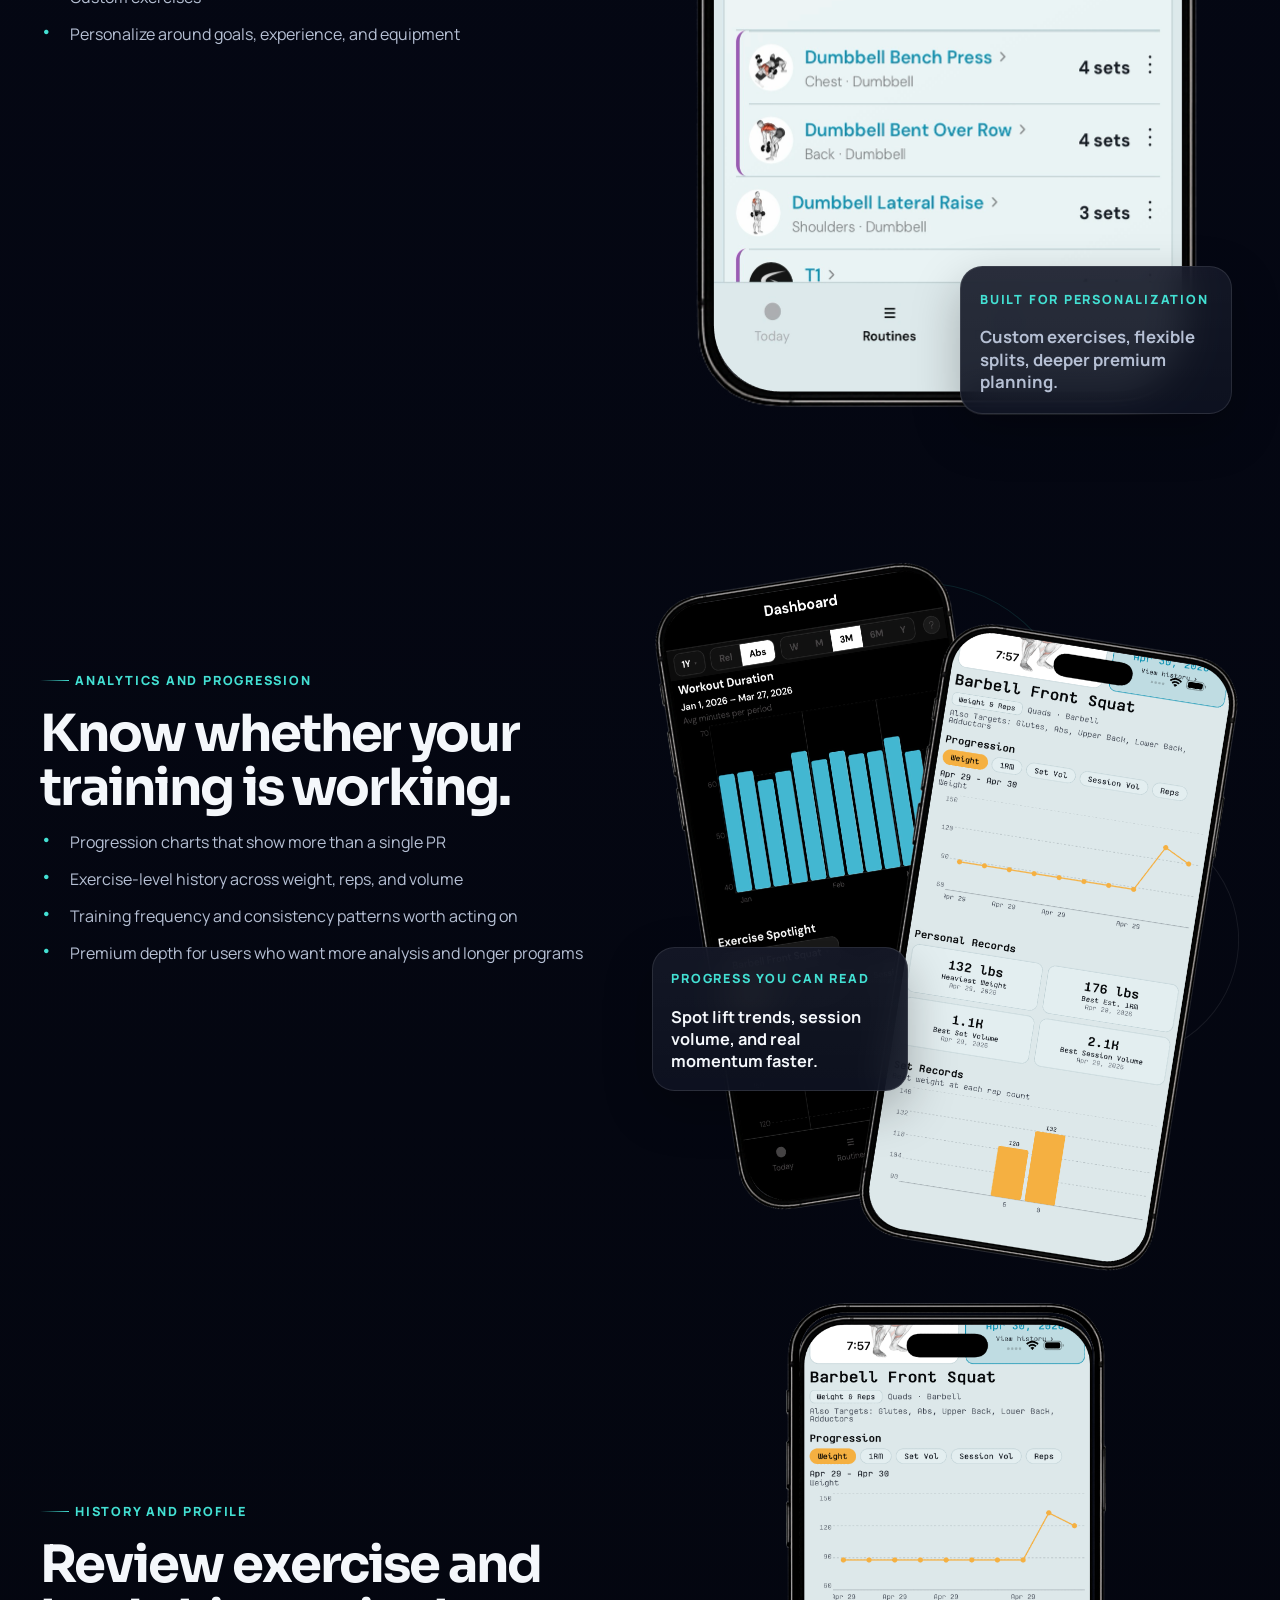
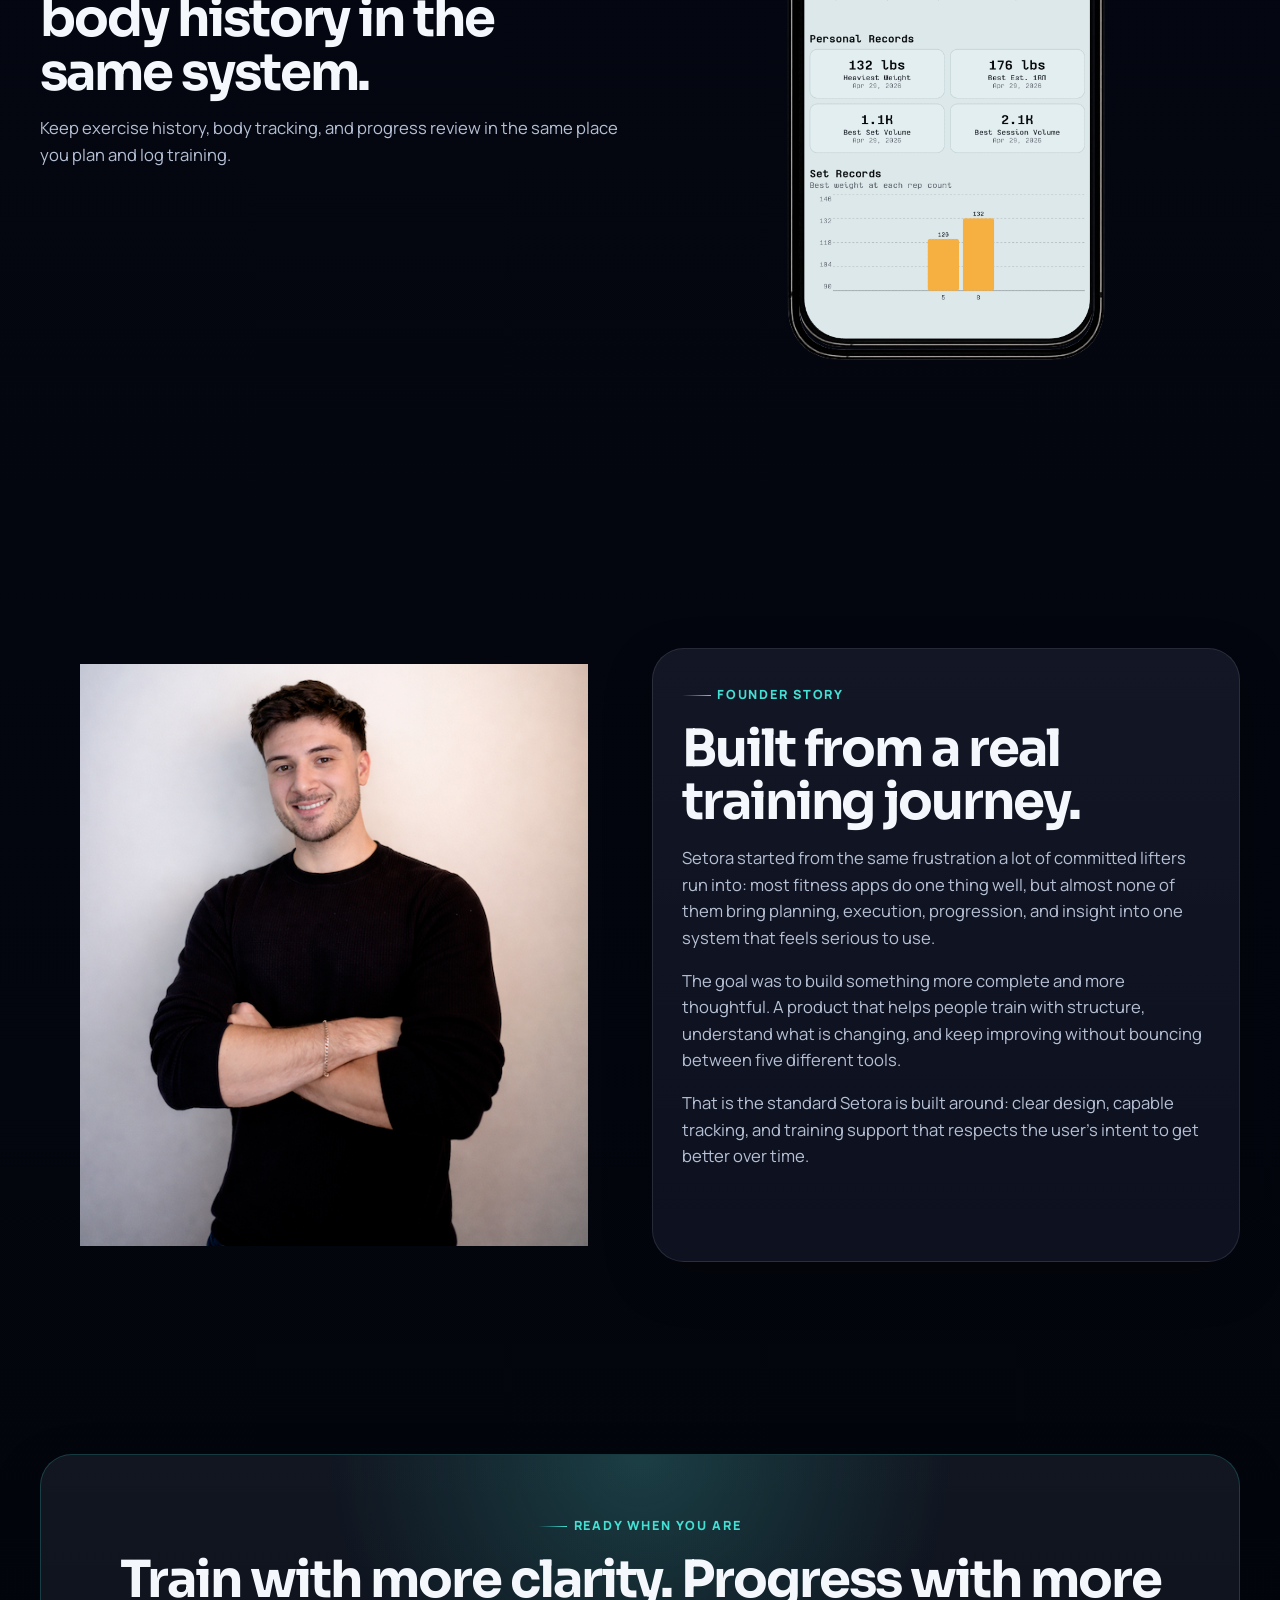
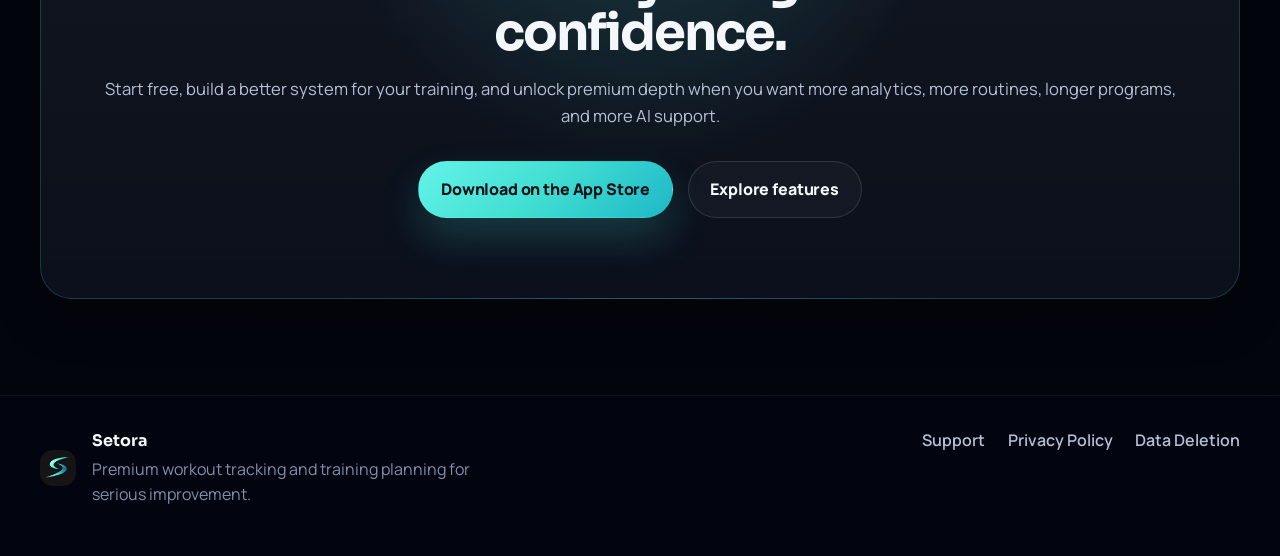
==== commit 755cdc59: "Text updated and layout changes slightly" ====
--- a/index.html
+++ b/index.html
@@ -66,12 +66,8 @@
         <div class="hero-bg hero-bg-right"></div>
         <div class="container hero-grid">
           <div class="hero-copy reveal">
-            <div class="eyebrow">Training system for serious lifters</div>
+            <div class="eyebrow">Unlock your potential</div>
             <h1>Train with a system. Progress with proof.</h1>
-            <p class="hero-text">
-              Workout tracking, planning, analytics, and AI guidance in one
-              app built to help you improve with intent.
-            </p>
             <div class="hero-actions">
               <a
                 class="button button-primary"
@@ -160,11 +156,11 @@
                   </figure>
                   <div class="demo-side-stack">
                     <article class="ui-card">
-                      <span class="ui-label">During the session</span>
+                      <span class="ui-label">Professional Design</span>
                       <h3>Everything you need stays visible.</h3>
                       <p>
                         Previous performance, targets, and logging all stay in
-                        one flow.
+                        one easy flow.
                       </p>
                     </article>
                     <article class="ui-card ui-card-accent">
@@ -188,10 +184,31 @@
             </div>
 
           </div>
-
-          <div class="video-panel reveal reveal-delay">
-              <div class="video-shell">
-                <div class="video-copy">
+          <div class="feature-extras">
+            <article class="feature-extra-card reveal">
+              <div class="feature-extra-copy">
+                <span class="feature-label">Live Activity</span>
+                <h3>See the next workout at a glance.</h3>
+                <p>
+                  Your home screen can keep the next session close without
+                  opening the app.
+                </p>
+              </div>
+              <figure class="device-frame feature-extra-device">
+                <img
+                  src="assets/Home%20Screen.png"
+                  alt="Setora home screen showing Live Activity and next workout visibility"
+                  width="1179"
+                  height="2556"
+                  loading="lazy"
+                />
+              </figure>
+            </article>
+          </div>
+        </div>
+          <div class="video-panel ai-routine-panel reveal reveal-delay">
+              <div class="video-shell ai-routine-shell">
+                <div class="video-copy ai-routine-copy">
                   <span class="feature-label">AI routine creation</span>
                   <h3>See how fast a structured plan comes together.</h3>
                   <p>
@@ -199,7 +216,7 @@
                     feels usable.
                   </p>
                 </div>
-                <div class="video-device">
+                <div class="video-device ai-routine-device">
                   <div class="video-device-screen">
                     <video
                       class="product-video"
@@ -225,28 +242,7 @@
               </div>
             </div>
 
-          <div class="feature-extras">
-            <article class="feature-extra-card reveal">
-              <div class="feature-extra-copy">
-                <span class="feature-label">Live Activity</span>
-                <h3>See the next workout at a glance.</h3>
-                <p>
-                  Your home screen can keep the next session close without
-                  opening the app.
-                </p>
-              </div>
-              <figure class="device-frame feature-extra-device">
-                <img
-                  src="assets/Home%20Screen.png"
-                  alt="Setora home screen showing Live Activity and next workout visibility"
-                  width="1179"
-                  height="2556"
-                  loading="lazy"
-                />
-              </figure>
-            </article>
-          </div>
-        </div>
+          
       </section>
 
       <section class="section how-section">
@@ -283,7 +279,17 @@
       </section>
 
       <section class="section routines-section">
-        <div class="container deep-dive-grid reverse">
+        <div class="container deep-dive-grid">
+          <div class="deep-copy reveal reveal-delay">
+            <div class="eyebrow">Routines and personalization</div>
+            <h2>Structure your training around real life, not rigid templates.</h2>
+            <ul class="check-list">
+              <li>Structured weeks</li>
+              <li>Custom exercises</li>
+              <li>Personalize around goals, experience, and equipment</li>
+            </ul>
+          </div>
+
           <div class="deep-visual reveal">
             <div class="routine-media-stack">
               <div class="visual-card visual-card-wide">
@@ -302,16 +308,6 @@
                 <strong>Custom exercises, flexible splits, deeper premium planning.</strong>
               </article>
             </div>
-          </div>
-
-          <div class="deep-copy reveal reveal-delay">
-            <div class="eyebrow">Routines and personalization</div>
-            <h2>Structure your training around real life, not rigid templates.</h2>
-            <ul class="check-list">
-              <li>Structured weeks</li>
-              <li>Custom exercises</li>
-              <li>Personalize around goals, experience, and equipment</li>
-            </ul>
           </div>
         </div>
 
--- a/styles.css
+++ b/styles.css
@@ -30,11 +30,13 @@
 
 html {
   scroll-behavior: smooth;
+  overflow-x: hidden;
 }
 
 body {
   margin: 0;
   min-width: 320px;
+  overflow-x: hidden;
   font-family: "Manrope", sans-serif;
   color: var(--text);
   background:
@@ -591,6 +593,10 @@
   text-align: center;
 }
 
+.ai-routine-panel {
+  max-width: 52rem;
+}
+
 .video-copy h3 {
   margin: 0 0 0.6rem;
   font-family: "Sora", sans-serif;
@@ -719,6 +725,10 @@
   width: min(100%, 24rem);
   margin: 0 auto;
   aspect-ratio: 387 / 795;
+}
+
+.ai-routine-device {
+  width: min(100%, 20.5rem);
 }
 
 .video-device-screen {
@@ -1073,6 +1083,17 @@
     justify-content: center;
   }
 
+  .ai-routine-shell {
+    grid-template-columns: minmax(16rem, 20.5rem) minmax(18rem, 1fr);
+    align-items: center;
+    justify-content: center;
+    gap: 2rem;
+  }
+
+  .ai-routine-copy {
+    text-align: left;
+  }
+
   .feature-extra-card {
     grid-template-columns: minmax(0, 1.1fr) minmax(14rem, 0.9fr);
     align-items: center;
@@ -1192,6 +1213,7 @@
 
   .hero {
     padding-top: 3.2rem;
+    padding-bottom: 6.5rem;
   }
 
   .hero h1 {
@@ -1203,9 +1225,6 @@
     width: min(66vw, 14.5rem);
   }
 
-  .device-stack {
-    min-height: 24rem;
-  }
 
   .demo-phone-cluster {
     width: min(100%, 18rem);
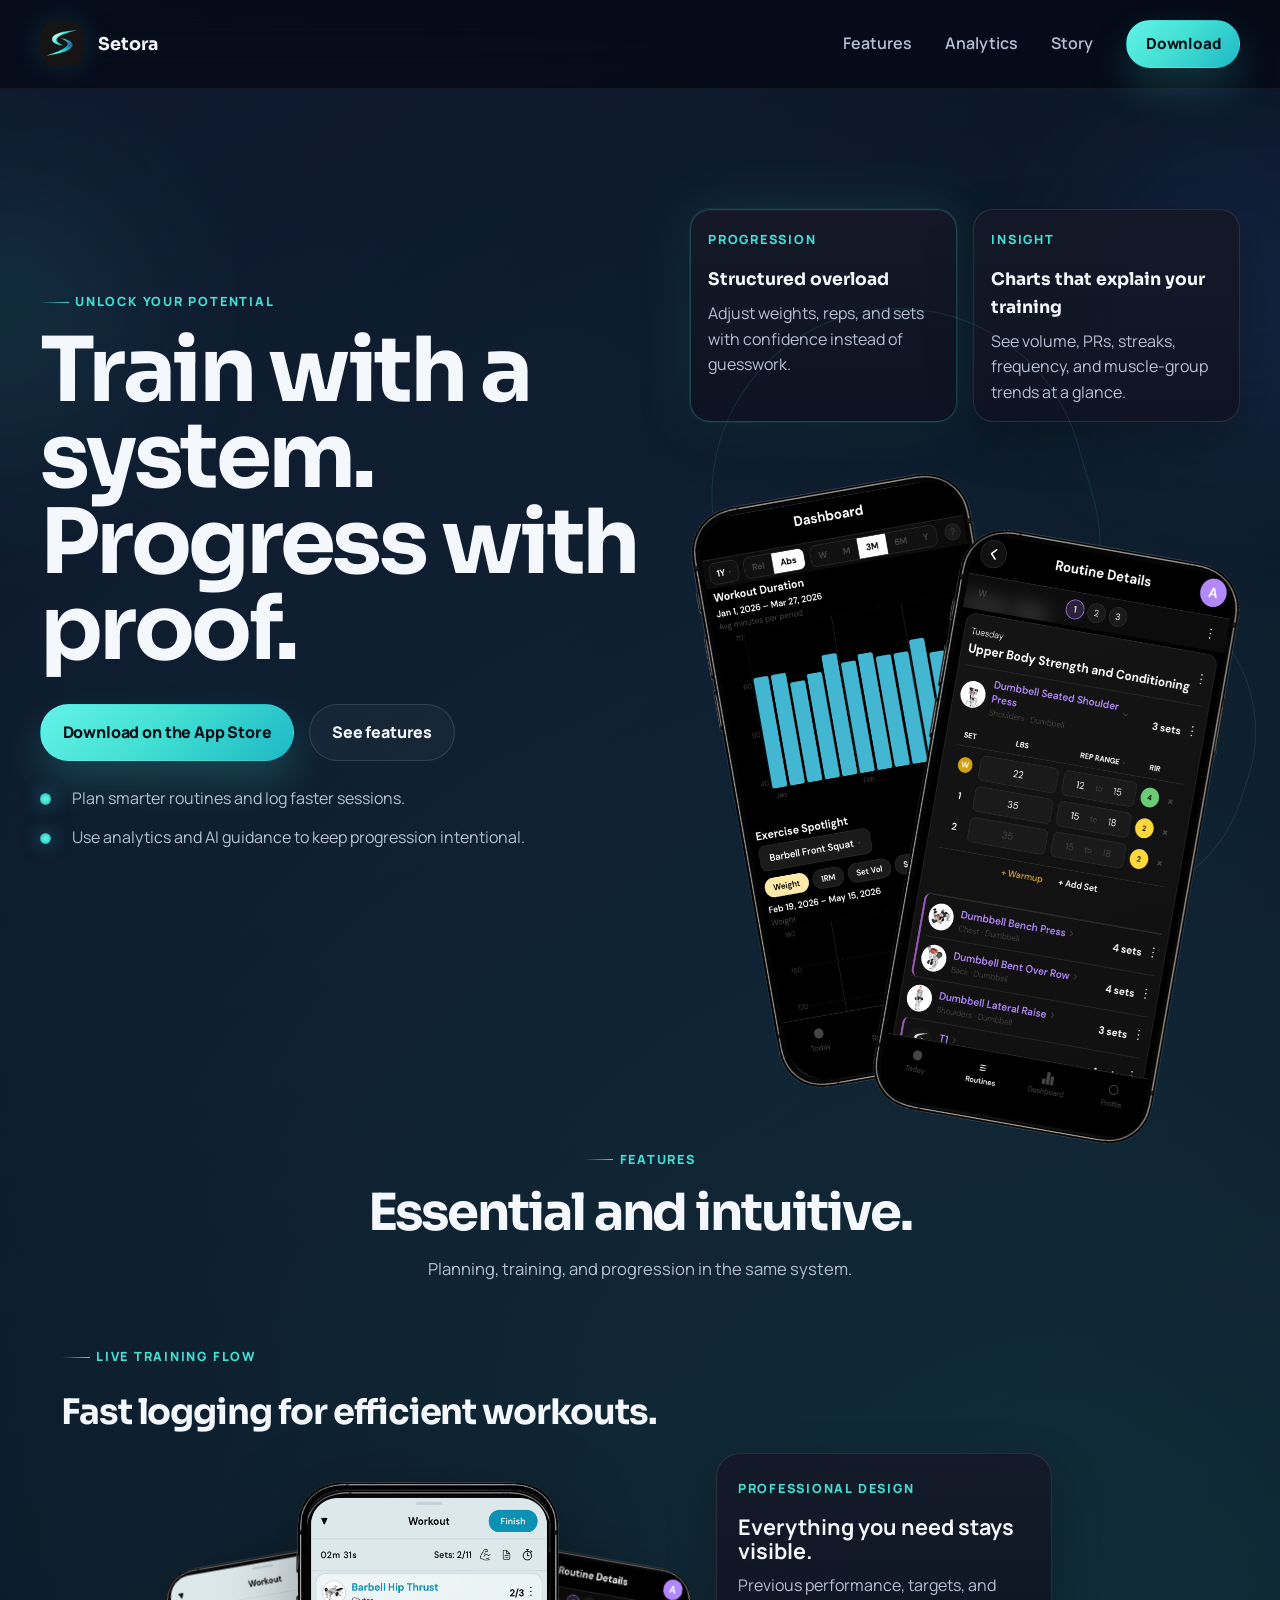
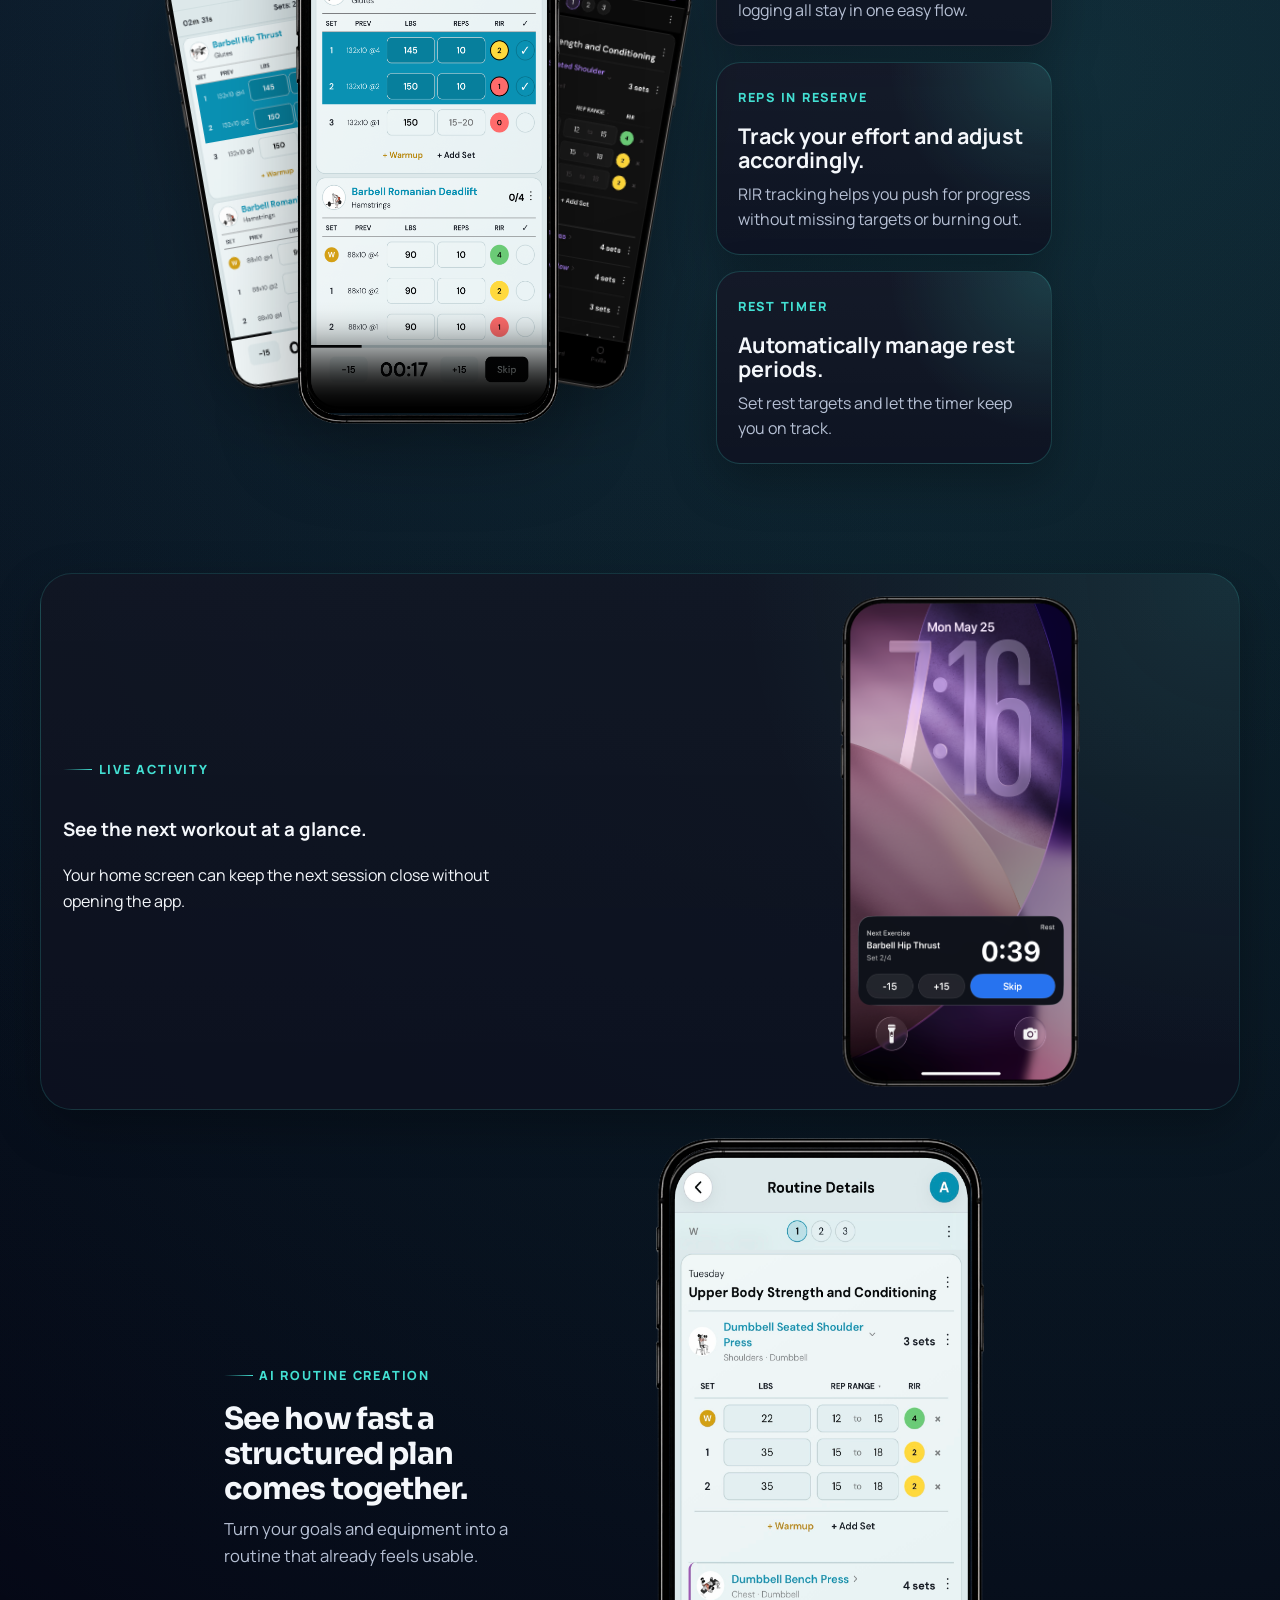
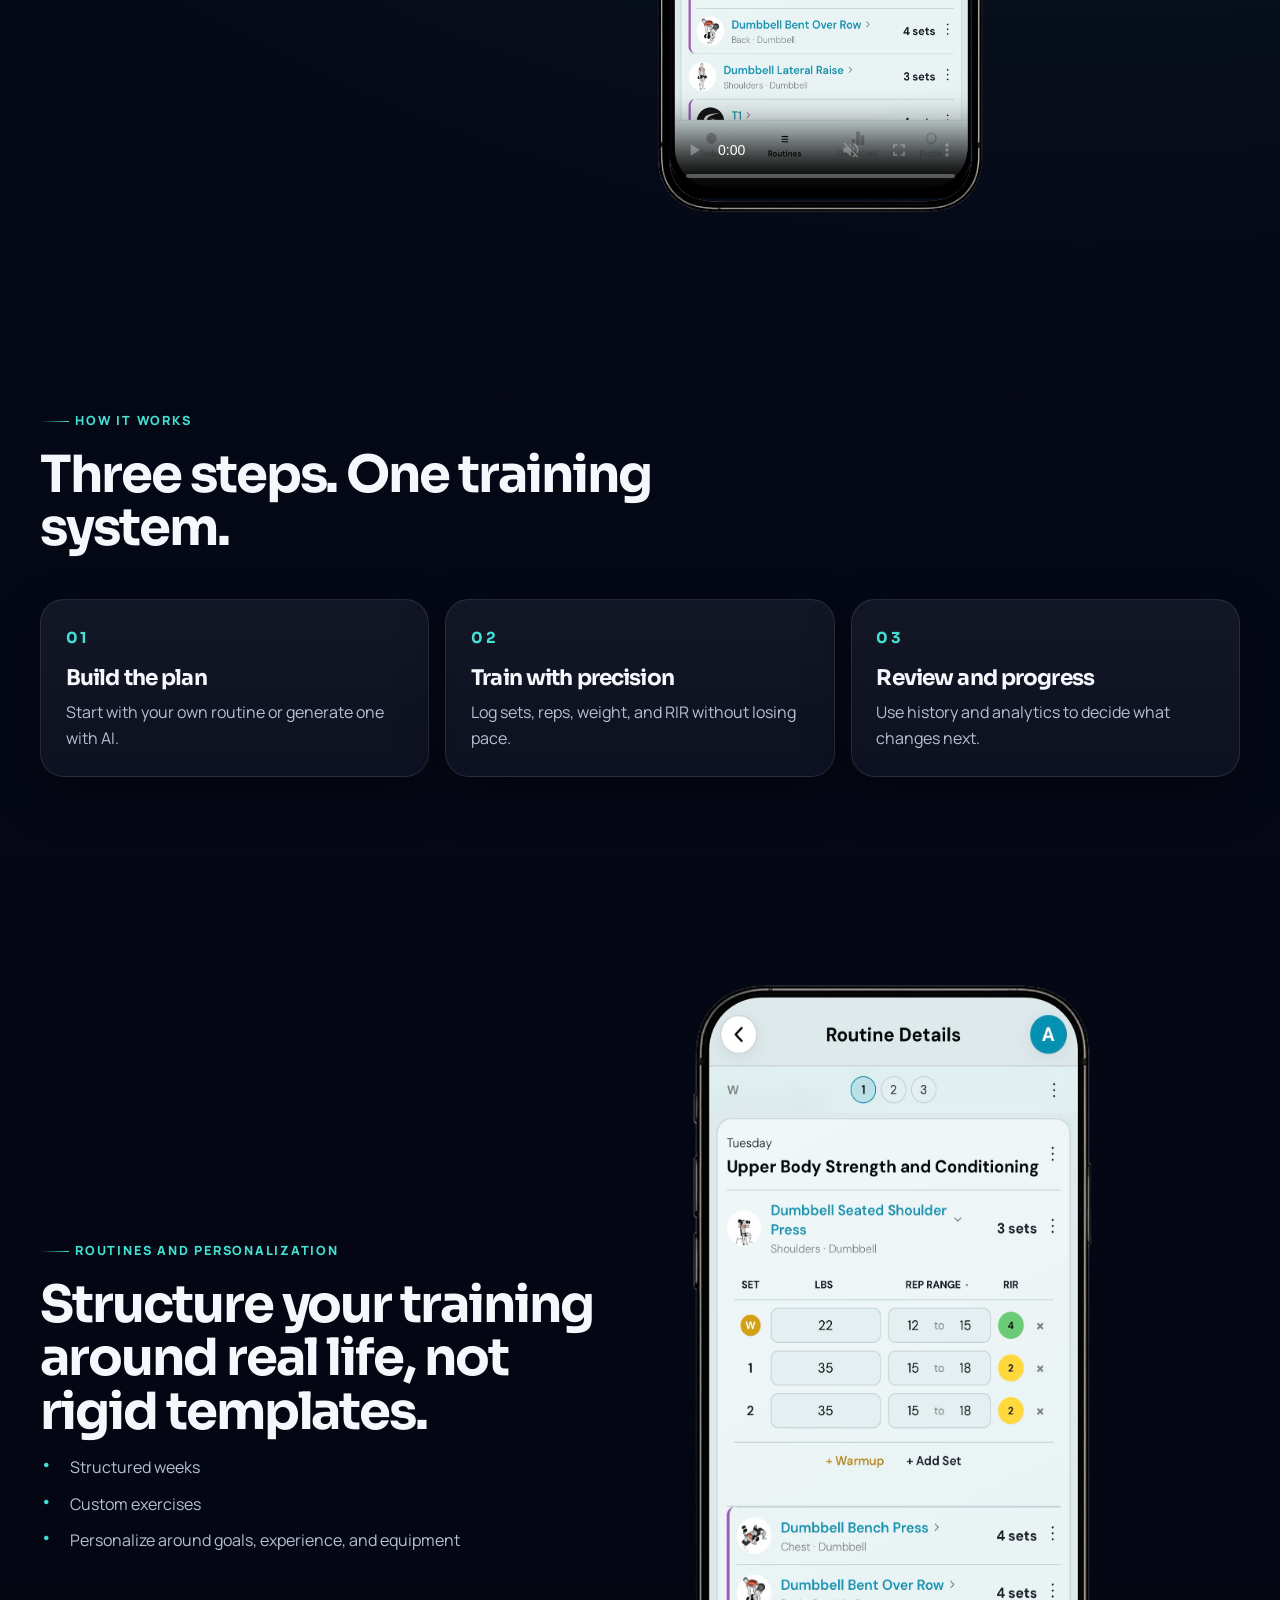
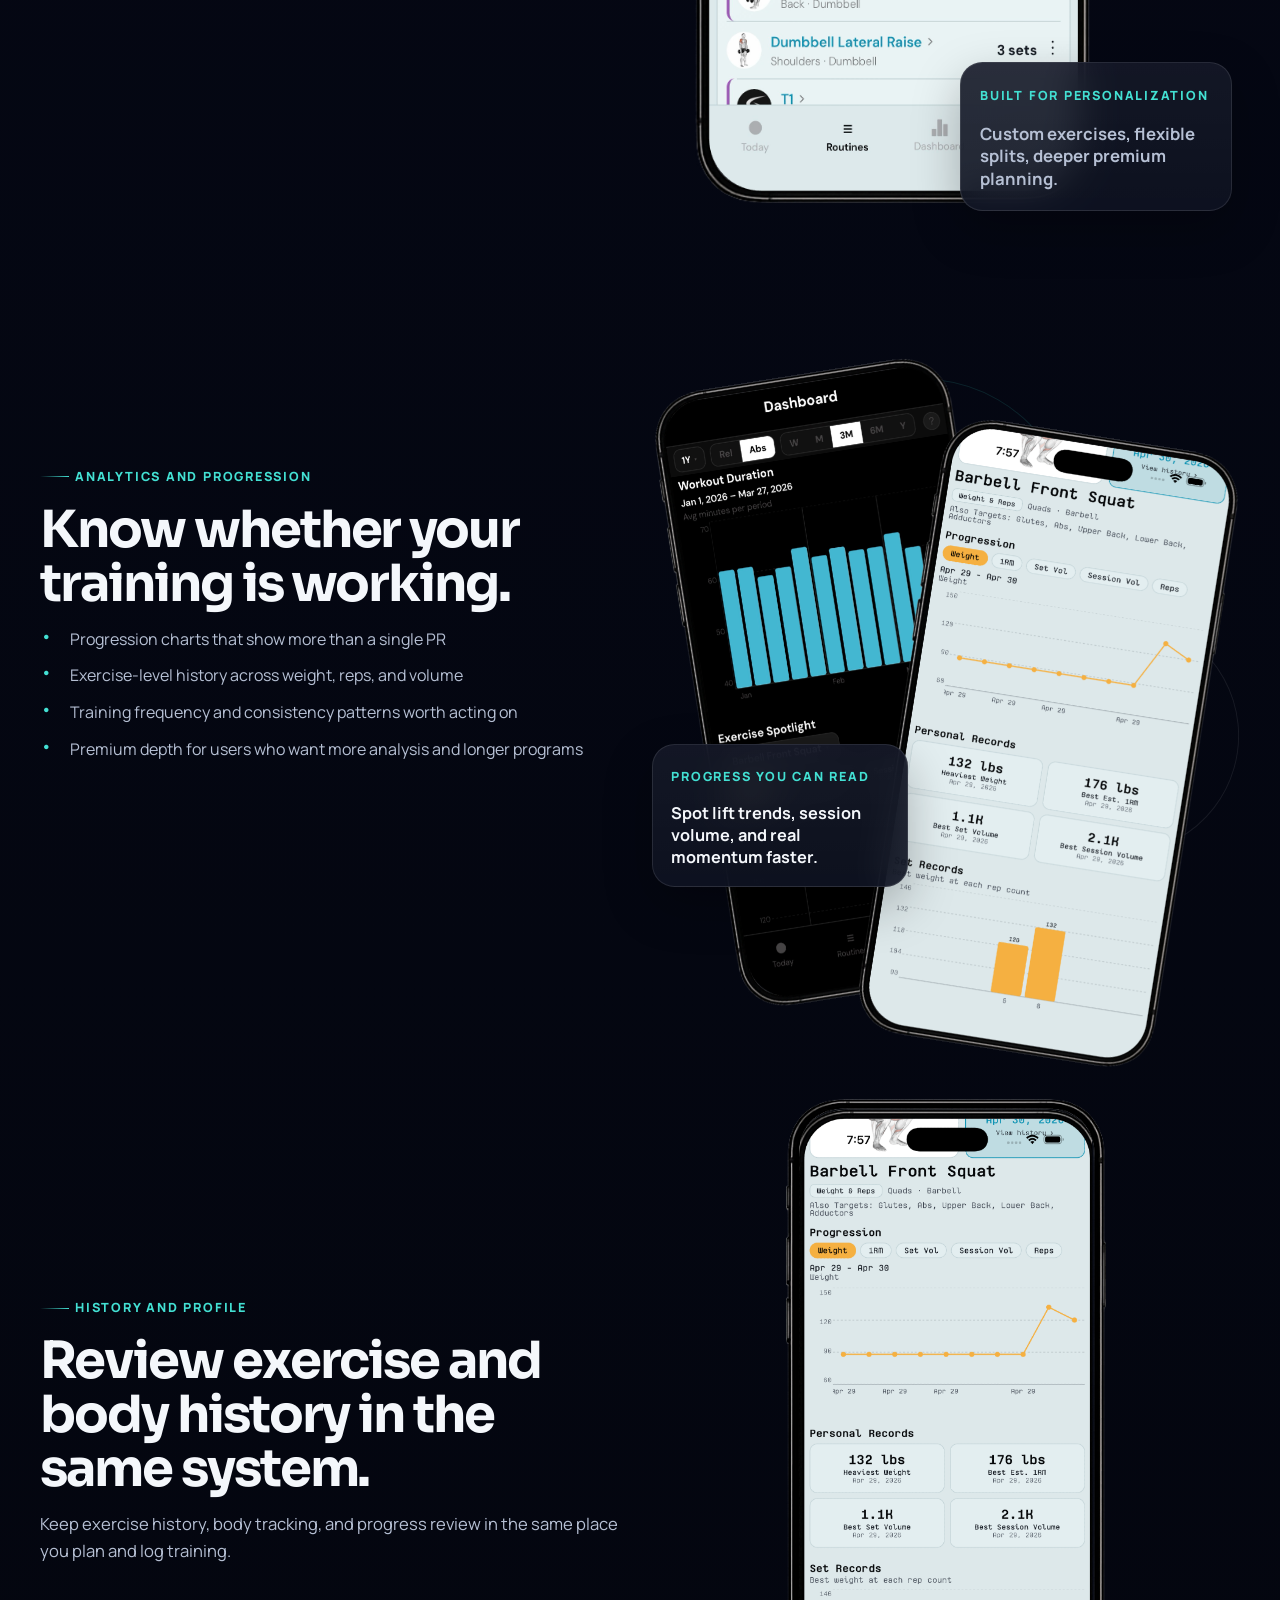
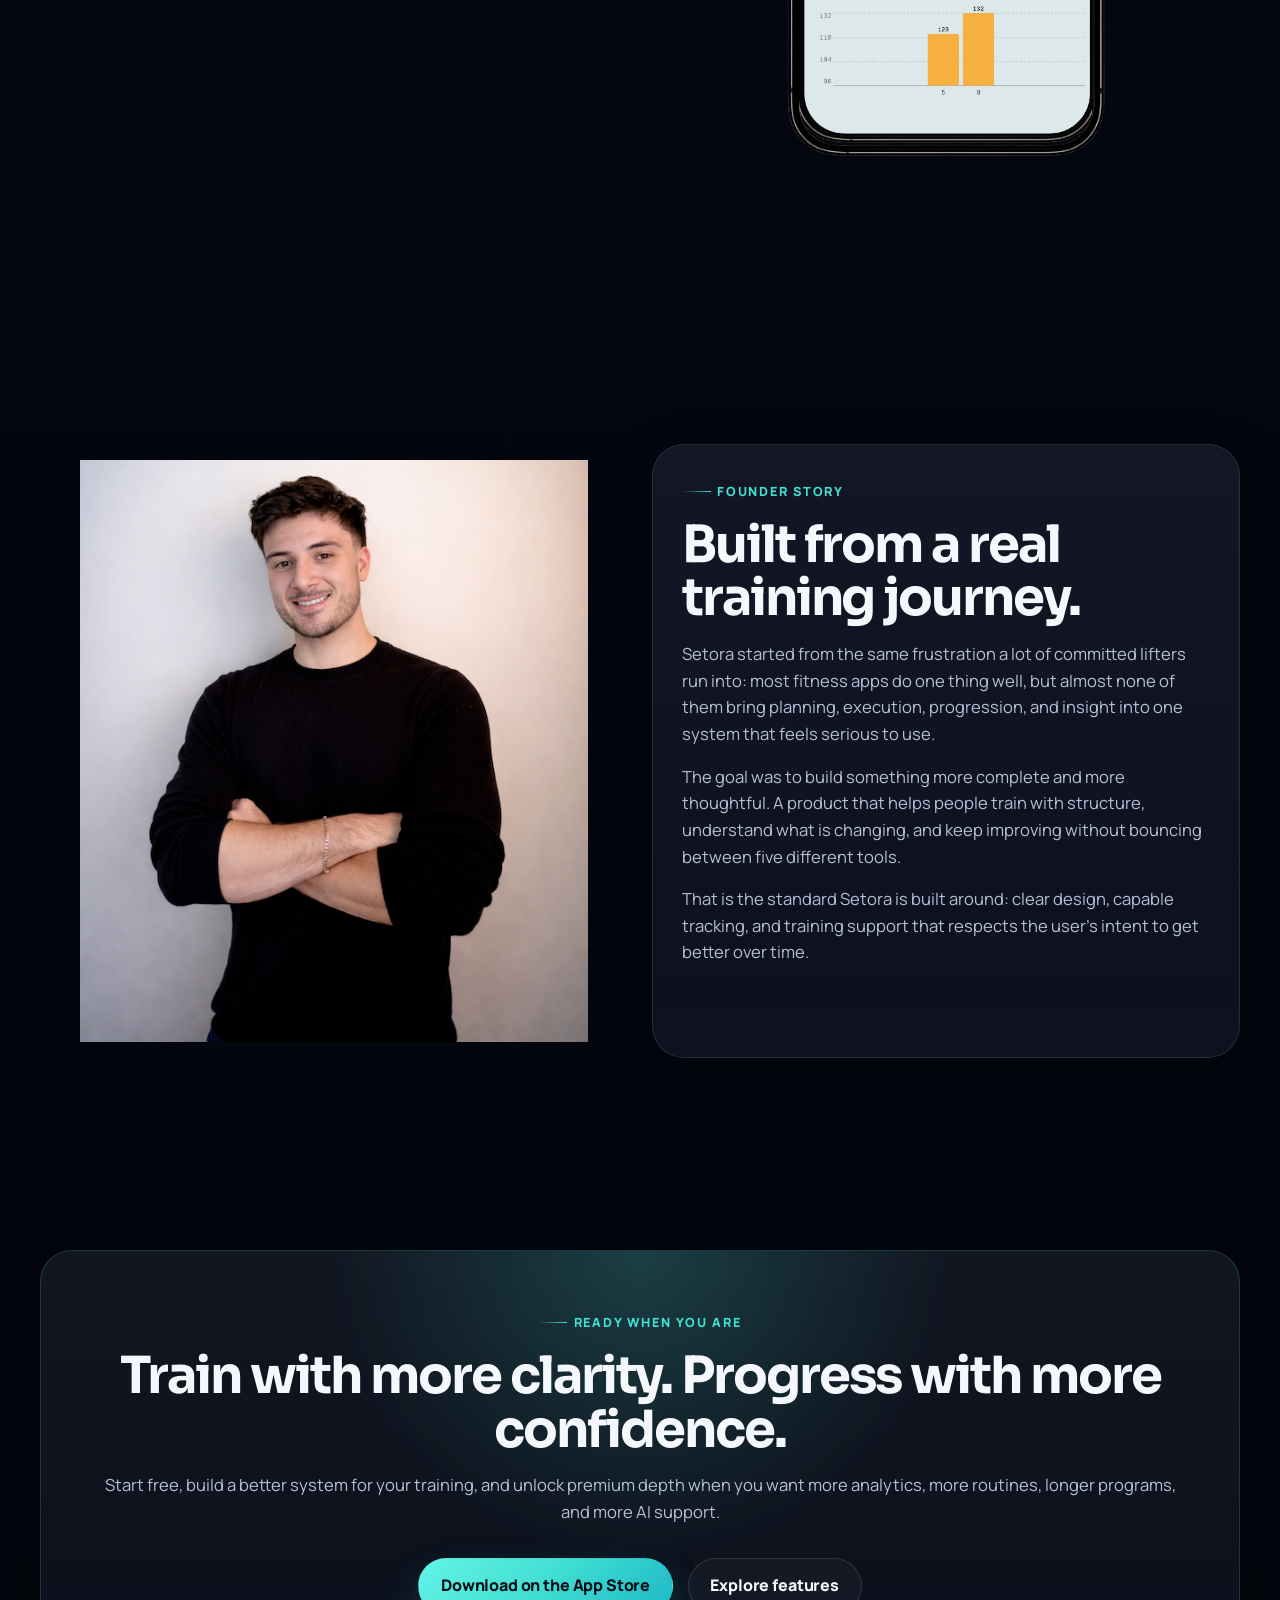
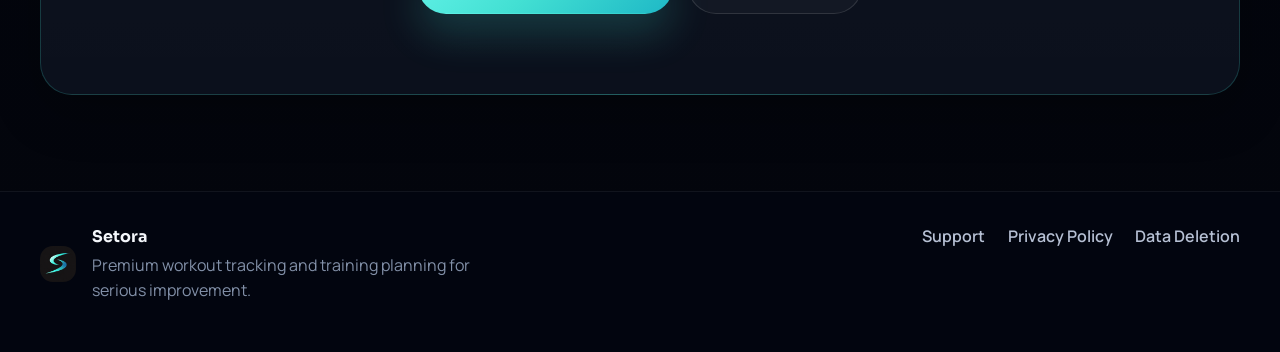
==== commit 33b0d2a4: "more improvements." ====
--- a/index.html
+++ b/index.html
@@ -146,14 +146,47 @@
                 </div>
                 <h3>Fast logging for efficient workouts.</h3>
                 <div class="demo-screen-grid">
-                  <figure class="device-frame tall">
-                    <img
-                      src="assets/Workout.png"
-                      alt="Setora workout logging screen showing sets, weight, reps, and RIR"
-                      width="1017"
-                      height="2080"
-                    />
-                  </figure>
+                  <div class="demo-phone-cluster" aria-hidden="true">
+                    <figure class="device-frame demo-frame-device demo-left-device">
+                        <img
+                          src="assets/Workout.png"
+                          alt=""
+                          width="1017"
+                          height="2080"
+                        />
+                    </figure>
+                    <div class="demo-frame-device demo-center-device demo-center-video">
+                      <div class="video-device-screen">
+                        <video
+                          class="product-video"
+                          autoplay
+                          muted
+                          loop
+                          playsinline
+                          preload="none"
+                          poster="assets/Workout.png"
+                          data-video-src="assets/Workout%20Start.mp4"
+                          aria-hidden="true"
+                        ></video>
+                      </div>
+                      <img
+                        class="video-device-frame"
+                        src="assets/Black%20iPhone%20Wireframe%20No%20Island.png"
+                        alt=""
+                        width="387"
+                        height="795"
+                        aria-hidden="true"
+                      />
+                    </div>
+                    <figure class="device-frame demo-frame-device demo-right-device">
+                        <img
+                          src="assets/Routine%20Details.png"
+                          alt=""
+                          width="1017"
+                          height="2080"
+                        />
+                    </figure>
+                  </div>
                   <div class="demo-side-stack">
                     <article class="ui-card">
                       <span class="ui-label">Professional Design</span>
@@ -292,7 +325,7 @@
 
           <div class="deep-visual reveal">
             <div class="routine-media-stack">
-              <div class="visual-card visual-card-wide">
+              <div class="visual-card visual-card-wide routines-visual-card">
                 <figure class="device-frame compact">
                   <img
                     src="assets/Routine%20Details%202.png"
--- a/styles.css
+++ b/styles.css
@@ -498,6 +498,9 @@
 .frame-front {
   position: absolute;
   width: min(62vw, 18rem);
+  transform-origin: center center;
+  transition: transform 820ms cubic-bezier(0.22, 1, 0.36, 1);
+  will-change: transform;
 }
 
 .frame-back {
@@ -510,6 +513,21 @@
   right: 0;
   top: 5.5rem;
   transform: rotate(10deg);
+}
+
+.js .hero-visual .frame-back,
+.js .hero-visual .frame-front {
+  transform: rotate(0deg);
+}
+
+.js .hero-visual.is-visible .frame-back {
+  transform: rotate(-10deg);
+  transition-delay: 120ms;
+}
+
+.js .hero-visual.is-visible .frame-front {
+  transform: rotate(10deg);
+  transition-delay: 220ms;
 }
 
 .value-band {
@@ -612,7 +630,7 @@
 }
 
 .feature-extras {
-  margin-top: 1.75rem;
+  margin-top: 5.5rem;
 }
 
 .demo-panel,
@@ -652,41 +670,76 @@
 
 .demo-screen-grid {
   display: grid;
-  gap: 1rem;
+  gap: 10rem;
 }
 
 .demo-phone-cluster {
   position: relative;
-  width: min(100%, 22rem);
-  min-height: 30rem;
+  width: min(100%, 25.5rem);
+  min-height: 34rem;
   margin: 0 auto;
 }
 
-.demo-primary-device,
-.demo-secondary-device {
+.demo-frame-device {
   position: absolute;
   margin: 0;
+  aspect-ratio: 387 / 795;
   filter: drop-shadow(0 22px 40px rgba(0, 0, 0, 0.34));
-}
-
-.demo-primary-device {
-  top: 2rem;
-  left: 0;
-  width: min(100%, 14rem);
-  transform: rotate(-9deg);
-}
-
-.demo-secondary-device {
-  top: 5.4rem;
-  left: 8.3rem;
-  width: min(100%, 14.75rem);
+  transform-origin: center center;
+  transition: transform 820ms cubic-bezier(0.22, 1, 0.36, 1);
+  will-change: transform;
+}
+
+.demo-left-device {
+  top: 4.75rem;
+  left: -2.2rem;
+  width: min(100%, 12.5rem);
+  transform: rotate(-10deg);
+  z-index: 1;
+}
+
+.demo-center-device {
+  top: 0.75rem;
+  left: 50%;
+  width: min(100%, 15.75rem);
+  transform: translateX(-50%);
+  z-index: 3;
+}
+
+.demo-right-device {
+  top: 4.75rem;
+  right: -2.2rem;
+  width: min(100%, 12.5rem);
+  transform: rotate(10deg);
   z-index: 2;
-  transform: rotate(8deg);
+}
+
+.js .demo-overview .demo-left-device,
+.js .demo-overview .demo-right-device {
+  transform: rotate(0deg);
+}
+
+.js .demo-overview.is-visible .demo-left-device {
+  transform: rotate(-10deg);
+  transition-delay: 120ms;
+}
+
+.js .demo-overview.is-visible .demo-right-device {
+  transform: rotate(10deg);
+  transition-delay: 220ms;
+}
+
+.demo-center-video .product-video {
+  min-height: 100%;
+  height: 100%;
+  object-position: center top;
 }
 
 .demo-side-stack {
   display: grid;
   gap: 1rem;
+  width: min(100%, 21rem);
+  justify-self: end;
 }
 
 .ui-card {
@@ -733,9 +786,9 @@
 
 .video-device-screen {
   position: absolute;
-  inset: 1.9% 4.15% 1.9%;
+  inset: 1.5% 4.15% 2%;
   overflow: hidden;
-  border-radius: 2.7rem;
+  border-radius: 0.9rem;
   background: #05070d;
 }
 
@@ -831,6 +884,9 @@
 .analytics-phone {
   position: absolute;
   width: min(60vw, 18.5rem);
+  transform-origin: center center;
+  transition: transform 820ms cubic-bezier(0.22, 1, 0.36, 1);
+  will-change: transform;
 }
 
 .analytics-phone-back {
@@ -844,6 +900,20 @@
   top: 4.8rem;
   z-index: 1;
   transform: rotate(9deg);
+}
+
+.js .analytics-visual .analytics-phone {
+  transform: rotate(0deg);
+}
+
+.js .analytics-visual.is-visible .analytics-phone-back {
+  transform: rotate(-9deg);
+  transition-delay: 120ms;
+}
+
+.js .analytics-visual.is-visible .analytics-phone-front {
+  transform: rotate(9deg);
+  transition-delay: 220ms;
 }
 
 .analytics-full-image {
@@ -912,6 +982,10 @@
   padding-bottom: 0;
 }
 
+.routines-visual-card {
+  max-width: 30rem;
+}
+
 .visual-card-floating {
   max-width: 16rem;
   margin-left: auto;
@@ -1078,9 +1152,10 @@
   }
 
   .demo-screen-grid {
-    grid-template-columns: minmax(20rem, 24rem) minmax(18rem, 0.9fr);
+    grid-template-columns: minmax(20rem, 25rem) minmax(16rem, 21rem);
     align-items: center;
     justify-content: center;
+    gap: 5.5rem;
   }
 
   .ai-routine-shell {
@@ -1097,6 +1172,7 @@
   .feature-extra-card {
     grid-template-columns: minmax(0, 1.1fr) minmax(14rem, 0.9fr);
     align-items: center;
+    gap: 0.9rem;
   }
 
   .deep-dive-grid,
@@ -1170,18 +1246,22 @@
   }
 
   .demo-phone-cluster {
-    width: min(100%, 24rem);
-    min-height: 32rem;
-  }
-
-  .demo-primary-device {
-    width: min(100%, 14.5rem);
-  }
-
-  .demo-secondary-device {
-    top: 5.8rem;
-    left: 9rem;
-    width: min(100%, 15.25rem);
+    width: min(100%, 28rem);
+    min-height: 36rem;
+  }
+
+  .demo-left-device,
+  .demo-right-device {
+    width: min(100%, 13rem);
+  }
+
+  .demo-center-device {
+    width: min(100%, 16.5rem);
+  }
+
+  .demo-right-device,
+  .demo-left-device {
+    top: 5.15rem;
   }
 
   .visual-card-floating {
@@ -1227,19 +1307,33 @@
 
 
   .demo-phone-cluster {
-    width: min(100%, 18rem);
-    min-height: 24rem;
-  }
-
-  .demo-primary-device {
-    top: 1rem;
-    width: min(48vw, 11rem);
-  }
-
-  .demo-secondary-device {
-    top: 4.6rem;
-    left: 6.5rem;
-    width: min(52vw, 11.5rem);
+    width: min(100%, 19.5rem);
+    min-height: 30rem;
+    margin-bottom: 1.25rem;
+  }
+
+  .demo-left-device,
+  .demo-right-device {
+    top: 4.35rem;
+    width: min(42vw, 20.3rem);
+  }
+
+  .demo-left-device {
+    left: -1.4rem;
+  }
+
+  .demo-right-device {
+    right: -1.4rem;
+  }
+
+  .demo-center-device {
+    top: 0.2rem;
+    width: min(68vw, 14.5rem);
+  }
+
+  .demo-side-stack {
+    width: 100%;
+    justify-self: stretch;
   }
 
   .analytics-stack {
